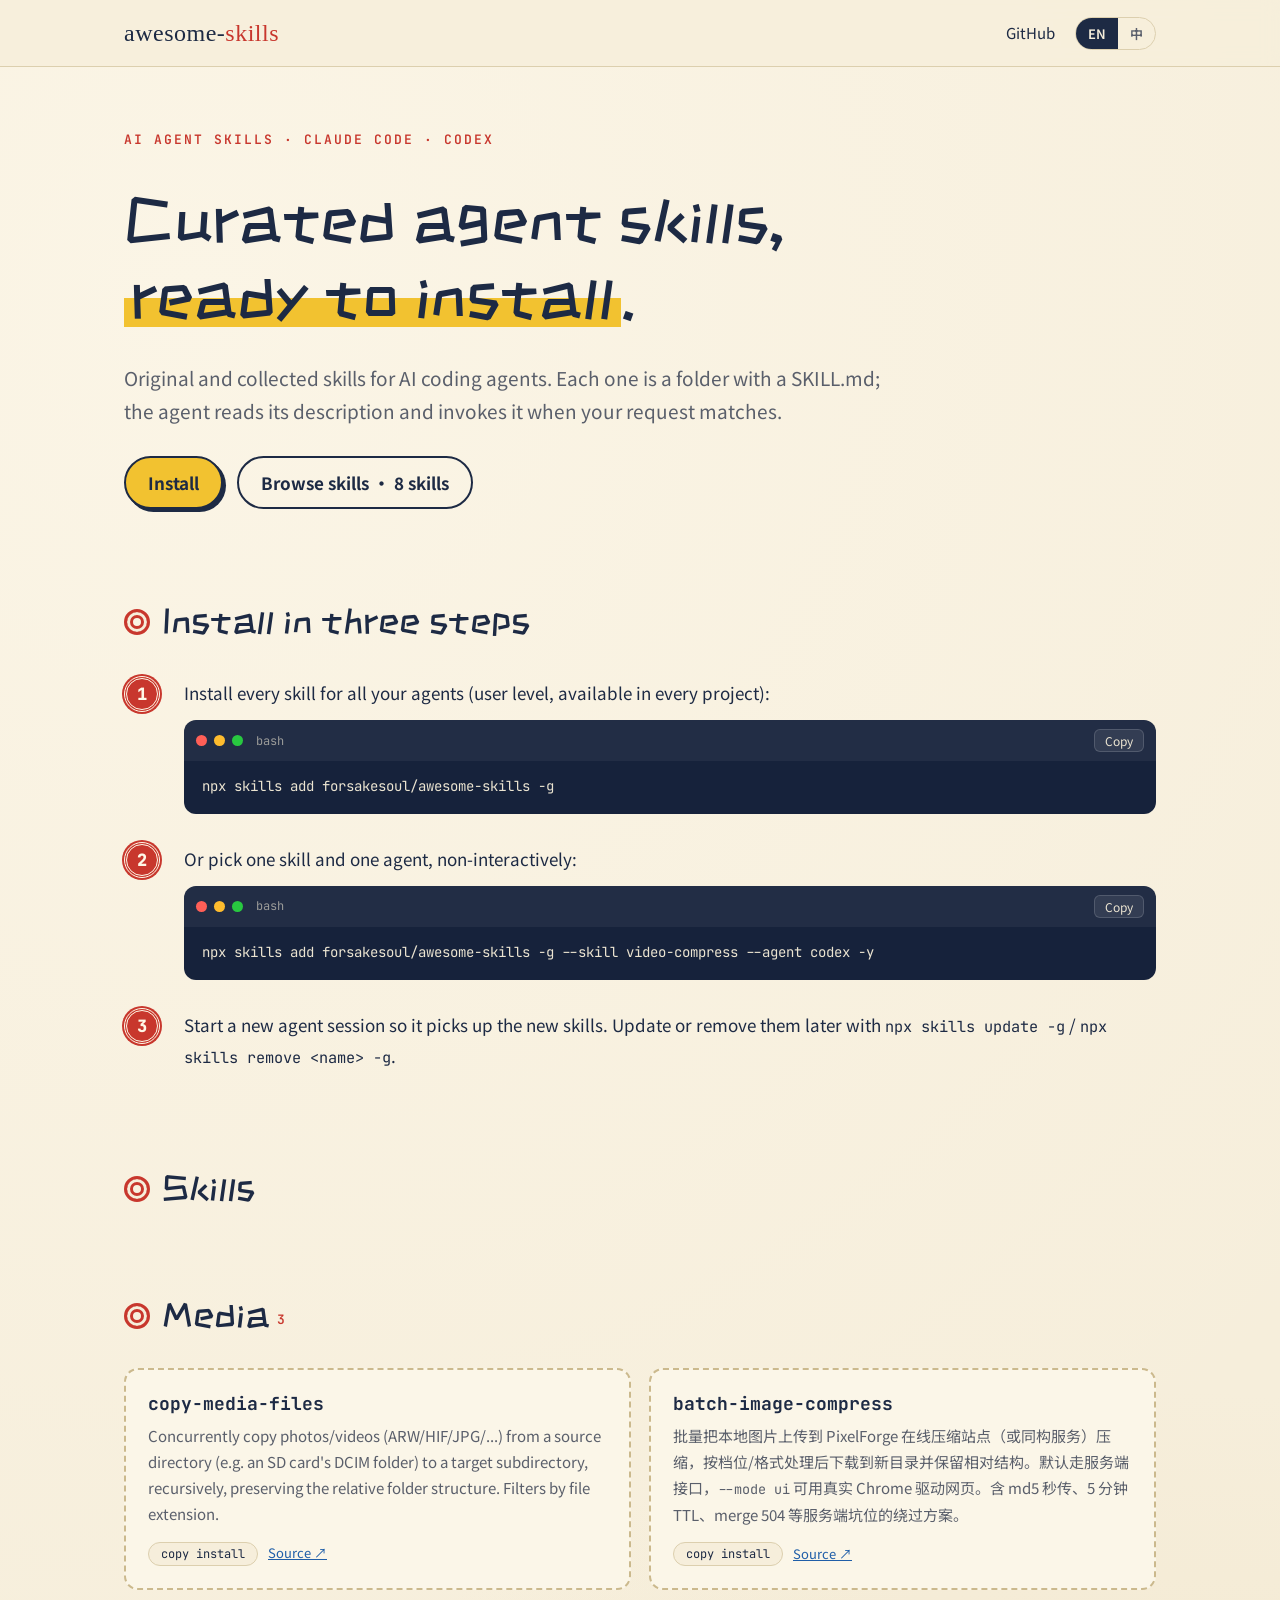
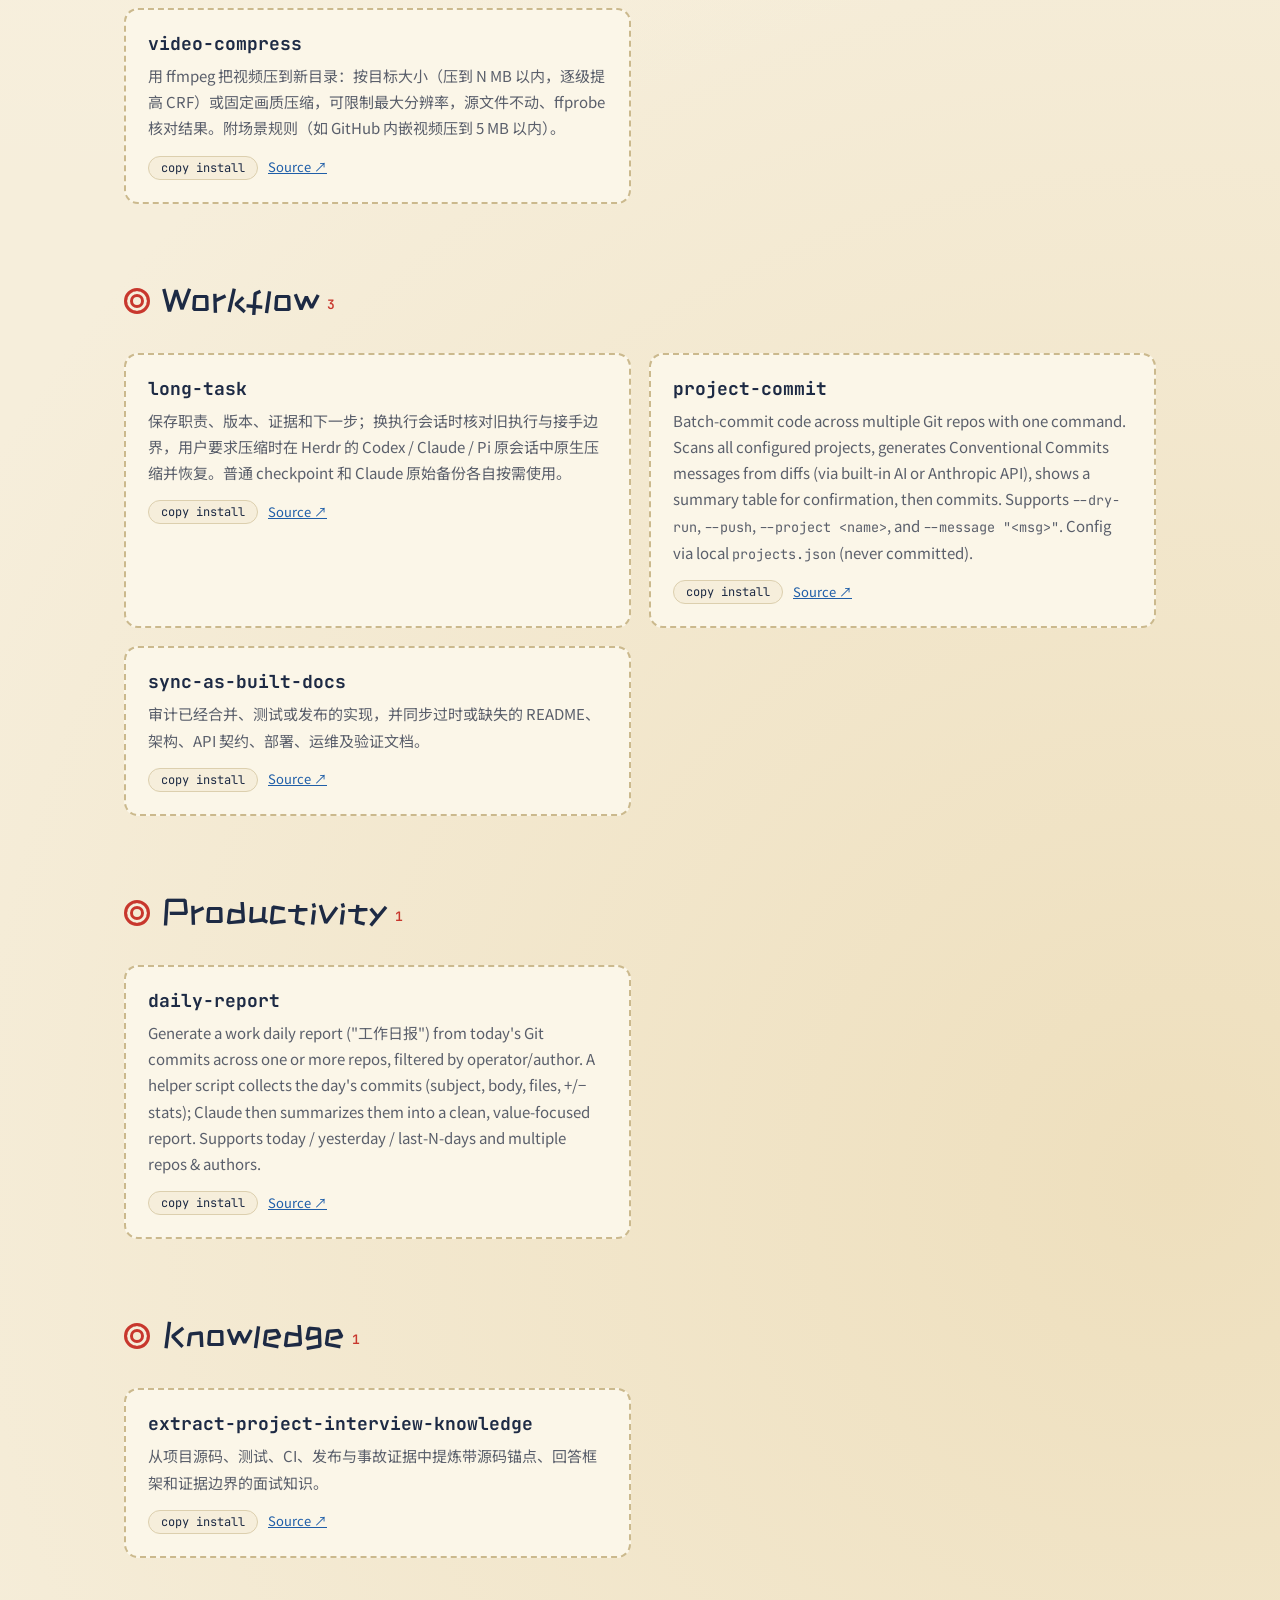
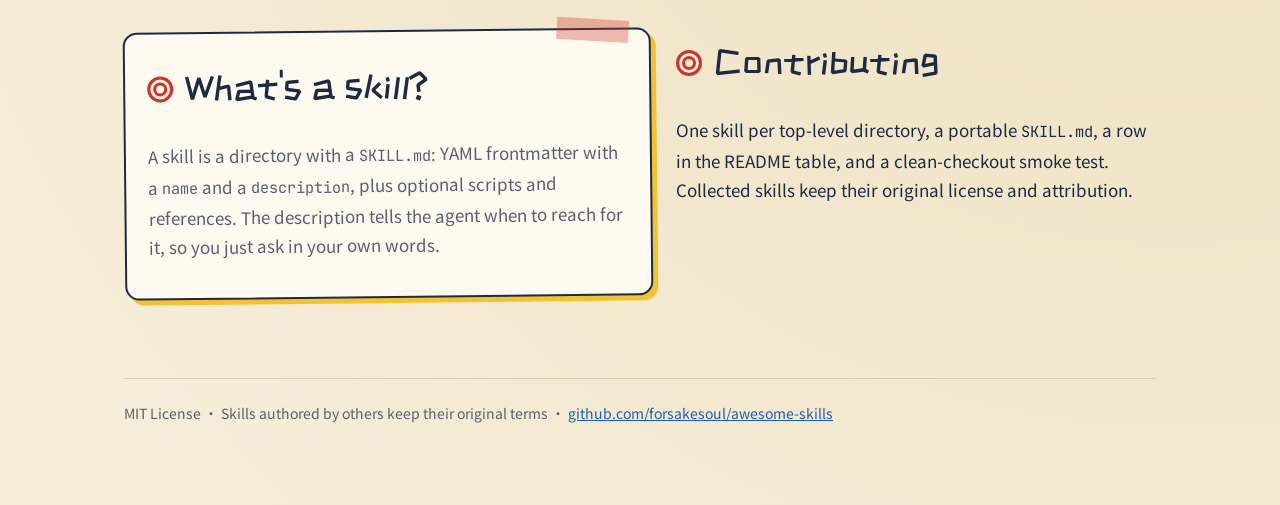
==== docs/index.html @ 4e6962dd "feat(pages): 新增 GitHub Pages 站点，skill 列表由 README 表格生成 站点沿用“航海手账”主题，中英双语：首屏、三步安装、按分类展示的 skill 卡片（一键复制" ====
<!doctype html>
<html lang="en">
<head>
<meta charset="utf-8">
<meta name="viewport" content="width=device-width, initial-scale=1">
<title>awesome-skills — curated AI agent skills</title>
<meta name="description" content="Original and collected skills for AI coding agents, installable with npx skills.">
<link rel="preconnect" href="https://fonts.googleapis.com"><link rel="preconnect" href="https://fonts.gstatic.com" crossorigin>
<link rel="stylesheet" href="https://fonts.googleapis.com/css2?family=ZCOOL+KuaiLe&family=Permanent+Marker&family=Noto+Sans+SC:wght@400;700&family=JetBrains+Mono:wght@400;700&display=swap">
<style>
*{box-sizing:border-box}html{scroll-behavior:smooth}
body{margin:0;background:var(--bg);color:var(--fg);font:17px/1.75 var(--body)}
a{color:var(--link)}
.top{position:sticky;top:0;z-index:5;background:color-mix(in srgb,var(--bg) 88%,transparent);backdrop-filter:blur(8px);border-bottom:1px solid var(--line)}
.top .in{max-width:1080px;margin:0 auto;padding:12px 24px;display:flex;align-items:center;gap:18px}
.brand{font-size:24px;color:var(--fg);text-decoration:none}
.top nav{margin-left:auto;display:flex;align-items:center;gap:10px}
.top nav>a{color:var(--fg);text-decoration:none;font-size:15px;padding:6px 10px}
.langs{display:inline-flex;border:1px solid var(--line);border-radius:999px;overflow:hidden}
.langs button{font:600 13px var(--body);border:0;background:transparent;color:var(--sub);padding:6px 12px;cursor:pointer}
.langs button[aria-pressed=true]{background:var(--fg);color:var(--bg)}
main{max-width:1080px;margin:0 auto;padding:40px 24px 80px}
.hero{display:grid;grid-template-columns:1fr;gap:28px;padding:24px 0 8px}
.crumb{font:600 13px var(--mono);text-transform:uppercase;letter-spacing:2px;margin:0}
h1{font-size:clamp(36px,6vw,64px);line-height:1.18;margin:6px 0 0}
.lead{font-size:19px;color:var(--sub);max-width:760px;margin:0}
.ctas{display:flex;gap:14px;flex-wrap:wrap}
.btn{display:inline-flex;align-items:center;gap:8px;padding:10px 22px;border-radius:999px;font-weight:700;text-decoration:none;color:var(--fg)}
.video{display:block;width:100%;border-radius:var(--radius);background:#000;margin-top:8px}
.note{color:var(--sub);font-size:14px;margin:10px 0 0}
section{margin-top:72px}
h2{font-size:clamp(26px,3.6vw,36px);margin:0 0 22px}
.steps{list-style:none;padding:0;margin:0;display:grid;gap:26px}
.steps li{display:grid;grid-template-columns:44px 1fr;gap:16px;align-items:start}
.num{width:36px;height:36px;border-radius:50%;display:grid;place-items:center;font:800 17px var(--mono);margin-top:2px}
.steps p{margin:4px 0 12px}
.term{border-radius:12px;overflow:hidden;background:var(--code);color:var(--codefg)}
.term .bar{display:flex;align-items:center;gap:7px;padding:9px 12px;background:#ffffff0d}
.term .bar i{width:11px;height:11px;border-radius:50%;display:inline-block}
.term .bar i:nth-child(1){background:#ff5f57}.term .bar i:nth-child(2){background:#febc2e}.term .bar i:nth-child(3){background:#28c840}
.term .bar span{font:12px var(--mono);opacity:.6;margin-left:6px}
.term .bar button{margin-left:auto;font:12px var(--body);color:inherit;background:#ffffff14;border:1px solid #ffffff26;border-radius:6px;padding:2px 10px;cursor:pointer}
.term pre{margin:0;padding:14px 18px 16px;overflow-x:auto;font:14px/1.65 var(--mono)}
code{font-family:var(--mono);font-size:.9em}
kbd{font:600 .85em var(--mono);border:1px solid #bdb6a3;border-bottom-width:3px;border-radius:6px;padding:1px 7px;background:#fff}
.crew{display:grid;grid-template-columns:repeat(3,1fr);gap:18px}
.card{border-radius:var(--radius);padding:22px}
.card h3{margin:0 0 6px;font-size:19px}
.card p{margin:0;color:var(--sub)}
.tag{display:inline-block;font:600 12px var(--mono);border:1px solid currentColor;border-radius:999px;padding:0 8px;margin-left:6px;color:var(--accent);vertical-align:2px}
.two{display:grid;grid-template-columns:1.1fr 1fr;gap:24px;align-items:start}
.two p{margin:0 0 14px}
footer{margin-top:80px;padding-top:22px;border-top:1px solid var(--line);color:var(--sub);font-size:14px}
[data-l]{display:none}[data-l].on{display:revert}
@media (max-width:820px){.crew,.two{grid-template-columns:1fr}.top nav>a.hide-s{display:none}}

:root{--bg:#f6eedb;--fg:#1d2a44;--sub:#5a5f6b;--line:#dccfae;--accent:#c8372d;--hi:#f2c230;--card:#fbf6e8;--link:#1f5ea8;--code:#16223b;--codefg:#ebe4d1;
--display:"ZCOOL KuaiLe","Chalkboard SE",cursive;--logo:"Permanent Marker",cursive;--body:"Noto Sans SC",-apple-system,"PingFang SC",sans-serif;--mono:"JetBrains Mono",ui-monospace,Menlo,monospace;--radius:14px}
body{background-image:radial-gradient(circle at 15% 8%,#fbf5e6 0,transparent 42%),radial-gradient(circle at 92% 75%,#eedfbd 0,transparent 46%)}
.brand{font-family:var(--logo);letter-spacing:.5px}.brand b{color:var(--accent);font-weight:400}
h1,h2{font-family:var(--display);font-weight:400}
h2::before{content:"";display:inline-block;width:20px;height:20px;margin-right:12px;border:3px solid var(--accent);border-radius:50%;vertical-align:-1px;box-shadow:inset 0 0 0 3px var(--bg),inset 0 0 0 6px var(--accent)}
.hi{background:linear-gradient(transparent 55%,var(--hi) 55%);padding:0 .1em}
.crumb{color:var(--accent)}
.btn.primary{background:var(--hi);border:2px solid var(--fg);color:var(--fg);box-shadow:3px 3px 0 var(--fg)}
.btn{border:2px solid var(--fg)}
.num{background:var(--accent);color:#fff8e7;border:3px double #fff8e7;box-shadow:0 0 0 2px var(--accent)}
.card{border:2px dashed #cbb98d;background:var(--card)}
.card.why{background:#fffaf0;border:2px solid var(--fg);position:relative;box-shadow:5px 5px 0 var(--hi);transform:rotate(-.6deg)}
.card.why::after{content:"";position:absolute;right:20px;top:-11px;width:72px;height:22px;background:#c8372d55;transform:rotate(4deg)}
.video{border:2px solid var(--fg);box-shadow:6px 6px 0 var(--hi)}
.langs button[aria-pressed=true]{background:var(--fg);color:var(--bg)}
/* catalog cards */
.cat{margin-top:64px}
.cards{display:grid;grid-template-columns:repeat(2,1fr);gap:18px}
.card .name{font:700 18px var(--mono);margin:0 0 8px;color:var(--fg)}
.card .name a{color:inherit;text-decoration:none}
.card .desc{margin:0 0 14px;color:var(--sub);font-size:15px}
.card .row{display:flex;gap:10px;align-items:center;flex-wrap:wrap}
.chip{font:12px var(--mono);border:1px solid var(--line);border-radius:999px;padding:3px 12px;background:var(--bg);color:var(--fg);cursor:pointer}
.chip:hover{border-color:var(--fg)}
.card .src{font-size:13px}
.count{font:600 13px var(--mono);color:var(--accent);margin-left:8px;vertical-align:4px}
@media (max-width:820px){.cards{grid-template-columns:1fr}}
</style>
</head>
<body>
<div class="top"><div class="in">
  <a class="brand" href="#">awesome-<b>skills</b></a>
  <nav><a href="https://github.com/forsakesoul/awesome-skills">GitHub</a>
    <span class="langs" role="group" aria-label="Language"><button type="button" data-set="en">EN</button><button type="button" data-set="zh">中</button></span>
  </nav>
</div></div>
<main>
<div data-l="en">
  <div class="hero">
    <p class="crumb">AI agent skills · Claude Code · Codex</p>
    <h1>Curated agent skills,<br><span class="hi">ready to install</span>.</h1>
    <p class="lead">Original and collected skills for AI coding agents. Each one is a folder with a SKILL.md; the agent reads its description and invokes it when your request matches.</p>
    <div class="ctas"><a class="btn primary" href="#install-en">Install</a><a class="btn" href="#skills-en">Browse skills · 8 skills</a></div>
  </div>
  <section id="install-en">
    <h2>Install in three steps</h2>
    <ol class="steps">
      <li><span class="num">1</span><div><p>Install every skill for all your agents (user level, available in every project):</p><div class="term"><div class="bar"><i></i><i></i><i></i><span>bash</span><button type="button" class="cp">Copy</button></div><pre>npx skills add forsakesoul/awesome-skills -g</pre></div></div></li>
      <li><span class="num">2</span><div><p>Or pick one skill and one agent, non-interactively:</p><div class="term"><div class="bar"><i></i><i></i><i></i><span>bash</span><button type="button" class="cp">Copy</button></div><pre>npx skills add forsakesoul/awesome-skills -g --skill video-compress --agent codex -y</pre></div></div></li>
      <li><span class="num">3</span><div><p>Start a new agent session so it picks up the new skills. Update or remove them later with <code>npx skills update -g</code> / <code>npx skills remove &lt;name&gt; -g</code>.</p></div></li>
    </ol>
  </section>
  <section id="skills-en">
    <h2>Skills</h2>
    <div class="cat"><h2>Media<span class="count">3</span></h2><div class="cards"><div class="card"><p class="name"><a href="https://github.com/forsakesoul/awesome-skills/tree/main/copy-media-files">copy-media-files</a></p><p class="desc">Concurrently copy photos/videos (ARW/HIF/JPG/...) from a source directory (e.g. an SD card's DCIM folder) to a target subdirectory, recursively, preserving the relative folder structure. Filters by file extension.</p><div class="row"><button type="button" class="chip" data-copy="npx skills add forsakesoul/awesome-skills -g --skill copy-media-files">copy install</button><a class="src" href="https://github.com/forsakesoul/awesome-skills/tree/main/copy-media-files">Source ↗</a></div></div><div class="card"><p class="name"><a href="https://github.com/forsakesoul/awesome-skills/tree/main/batch-image-compress">batch-image-compress</a></p><p class="desc">批量把本地图片上传到 PixelForge 在线压缩站点（或同构服务）压缩，按档位/格式处理后下载到新目录并保留相对结构。默认走服务端接口，<code>--mode ui</code> 可用真实 Chrome 驱动网页。含 md5 秒传、5 分钟 TTL、merge 504 等服务端坑位的绕过方案。</p><div class="row"><button type="button" class="chip" data-copy="npx skills add forsakesoul/awesome-skills -g --skill batch-image-compress">copy install</button><a class="src" href="https://github.com/forsakesoul/awesome-skills/tree/main/batch-image-compress">Source ↗</a></div></div><div class="card"><p class="name"><a href="https://github.com/forsakesoul/awesome-skills/tree/main/video-compress">video-compress</a></p><p class="desc">用 ffmpeg 把视频压到新目录：按目标大小（压到 N MB 以内，逐级提高 CRF）或固定画质压缩，可限制最大分辨率，源文件不动、ffprobe 核对结果。附场景规则（如 GitHub 内嵌视频压到 5 MB 以内）。</p><div class="row"><button type="button" class="chip" data-copy="npx skills add forsakesoul/awesome-skills -g --skill video-compress">copy install</button><a class="src" href="https://github.com/forsakesoul/awesome-skills/tree/main/video-compress">Source ↗</a></div></div></div></div><div class="cat"><h2>Workflow<span class="count">3</span></h2><div class="cards"><div class="card"><p class="name"><a href="https://github.com/forsakesoul/awesome-skills/tree/main/long-task">long-task</a></p><p class="desc">保存职责、版本、证据和下一步；换执行会话时核对旧执行与接手边界，用户要求压缩时在 Herdr 的 Codex / Claude / Pi 原会话中原生压缩并恢复。普通 checkpoint 和 Claude 原始备份各自按需使用。</p><div class="row"><button type="button" class="chip" data-copy="npx skills add forsakesoul/awesome-skills -g --skill long-task">copy install</button><a class="src" href="https://github.com/forsakesoul/awesome-skills/tree/main/long-task">Source ↗</a></div></div><div class="card"><p class="name"><a href="https://github.com/forsakesoul/awesome-skills/tree/main/project-commit">project-commit</a></p><p class="desc">Batch-commit code across multiple Git repos with one command. Scans all configured projects, generates Conventional Commits messages from diffs (via built-in AI or Anthropic API), shows a summary table for confirmation, then commits. Supports <code>--dry-run</code>, <code>--push</code>, <code>--project &lt;name&gt;</code>, and <code>--message "&lt;msg&gt;"</code>. Config via local <code>projects.json</code> (never committed).</p><div class="row"><button type="button" class="chip" data-copy="npx skills add forsakesoul/awesome-skills -g --skill project-commit">copy install</button><a class="src" href="https://github.com/forsakesoul/awesome-skills/tree/main/project-commit">Source ↗</a></div></div><div class="card"><p class="name"><a href="https://github.com/forsakesoul/awesome-skills/tree/main/sync-as-built-docs">sync-as-built-docs</a></p><p class="desc">审计已经合并、测试或发布的实现，并同步过时或缺失的 README、架构、API 契约、部署、运维及验证文档。</p><div class="row"><button type="button" class="chip" data-copy="npx skills add forsakesoul/awesome-skills -g --skill sync-as-built-docs">copy install</button><a class="src" href="https://github.com/forsakesoul/awesome-skills/tree/main/sync-as-built-docs">Source ↗</a></div></div></div></div><div class="cat"><h2>Productivity<span class="count">1</span></h2><div class="cards"><div class="card"><p class="name"><a href="https://github.com/forsakesoul/awesome-skills/tree/main/daily-report">daily-report</a></p><p class="desc">Generate a work daily report ("工作日报") from today's Git commits across one or more repos, filtered by operator/author. A helper script collects the day's commits (subject, body, files, +/− stats); Claude then summarizes them into a clean, value-focused report. Supports today / yesterday / last-N-days and multiple repos &amp; authors.</p><div class="row"><button type="button" class="chip" data-copy="npx skills add forsakesoul/awesome-skills -g --skill daily-report">copy install</button><a class="src" href="https://github.com/forsakesoul/awesome-skills/tree/main/daily-report">Source ↗</a></div></div></div></div><div class="cat"><h2>Knowledge<span class="count">1</span></h2><div class="cards"><div class="card"><p class="name"><a href="https://github.com/forsakesoul/awesome-skills/tree/main/extract-project-interview-knowledge">extract-project-interview-knowledge</a></p><p class="desc">从项目源码、测试、CI、发布与事故证据中提炼带源码锚点、回答框架和证据边界的面试知识。</p><div class="row"><button type="button" class="chip" data-copy="npx skills add forsakesoul/awesome-skills -g --skill extract-project-interview-knowledge">copy install</button><a class="src" href="https://github.com/forsakesoul/awesome-skills/tree/main/extract-project-interview-knowledge">Source ↗</a></div></div></div></div>
  </section>
  <section class="two">
    <div class="card why"><h2>What's a skill?</h2><p>A skill is a directory with a <code>SKILL.md</code>: YAML frontmatter with a <code>name</code> and a <code>description</code>, plus optional scripts and references. The description tells the agent when to reach for it, so you just ask in your own words.</p></div>
    <div><h2>Contributing</h2><p>One skill per top-level directory, a portable <code>SKILL.md</code>, a row in the README table, and a clean-checkout smoke test. Collected skills keep their original license and attribution.</p></div>
  </section>
  <footer>MIT License · Skills authored by others keep their original terms · <a href="https://github.com/forsakesoul/awesome-skills">github.com/forsakesoul/awesome-skills</a></footer>
</div>
<div data-l="zh">
  <div class="hero">
    <p class="crumb">AI agent skills · Claude Code · Codex</p>
    <h1>精选的 agent skill，<br><span class="hi">装上就能用</span>。</h1>
    <p class="lead">自制与社区收录的 AI 编码 agent skill。每个 skill 是一个带 SKILL.md 的目录，agent 读它的描述，在你的需求匹配时自动调用。</p>
    <div class="ctas"><a class="btn primary" href="#install-zh">安装</a><a class="btn" href="#skills-zh">浏览 skill · 8 个 skill</a></div>
  </div>
  <section id="install-zh">
    <h2>三步装好</h2>
    <ol class="steps">
      <li><span class="num">1</span><div><p>为所有 agent 安装全部 skill（用户级，所有项目可用）：</p><div class="term"><div class="bar"><i></i><i></i><i></i><span>bash</span><button type="button" class="cp">复制</button></div><pre>npx skills add forsakesoul/awesome-skills -g</pre></div></div></li>
      <li><span class="num">2</span><div><p>或者只装某一个 skill 到指定 agent，免交互：</p><div class="term"><div class="bar"><i></i><i></i><i></i><span>bash</span><button type="button" class="cp">复制</button></div><pre>npx skills add forsakesoul/awesome-skills -g --skill video-compress --agent codex -y</pre></div></div></li>
      <li><span class="num">3</span><div><p>新开一个 agent 会话，让它加载新的 skill。之后用 <code>npx skills update -g</code> 更新、<code>npx skills remove &lt;name&gt; -g</code> 移除。</p></div></li>
    </ol>
  </section>
  <section id="skills-zh">
    <h2>Skill 列表</h2>
    <div class="cat"><h2>媒体<span class="count">3</span></h2><div class="cards"><div class="card"><p class="name"><a href="https://github.com/forsakesoul/awesome-skills/tree/main/copy-media-files">copy-media-files</a></p><p class="desc">Concurrently copy photos/videos (ARW/HIF/JPG/...) from a source directory (e.g. an SD card's DCIM folder) to a target subdirectory, recursively, preserving the relative folder structure. Filters by file extension.</p><div class="row"><button type="button" class="chip" data-copy="npx skills add forsakesoul/awesome-skills -g --skill copy-media-files">复制安装命令</button><a class="src" href="https://github.com/forsakesoul/awesome-skills/tree/main/copy-media-files">源码 ↗</a></div></div><div class="card"><p class="name"><a href="https://github.com/forsakesoul/awesome-skills/tree/main/batch-image-compress">batch-image-compress</a></p><p class="desc">批量把本地图片上传到 PixelForge 在线压缩站点（或同构服务）压缩，按档位/格式处理后下载到新目录并保留相对结构。默认走服务端接口，<code>--mode ui</code> 可用真实 Chrome 驱动网页。含 md5 秒传、5 分钟 TTL、merge 504 等服务端坑位的绕过方案。</p><div class="row"><button type="button" class="chip" data-copy="npx skills add forsakesoul/awesome-skills -g --skill batch-image-compress">复制安装命令</button><a class="src" href="https://github.com/forsakesoul/awesome-skills/tree/main/batch-image-compress">源码 ↗</a></div></div><div class="card"><p class="name"><a href="https://github.com/forsakesoul/awesome-skills/tree/main/video-compress">video-compress</a></p><p class="desc">用 ffmpeg 把视频压到新目录：按目标大小（压到 N MB 以内，逐级提高 CRF）或固定画质压缩，可限制最大分辨率，源文件不动、ffprobe 核对结果。附场景规则（如 GitHub 内嵌视频压到 5 MB 以内）。</p><div class="row"><button type="button" class="chip" data-copy="npx skills add forsakesoul/awesome-skills -g --skill video-compress">复制安装命令</button><a class="src" href="https://github.com/forsakesoul/awesome-skills/tree/main/video-compress">源码 ↗</a></div></div></div></div><div class="cat"><h2>工作流<span class="count">3</span></h2><div class="cards"><div class="card"><p class="name"><a href="https://github.com/forsakesoul/awesome-skills/tree/main/long-task">long-task</a></p><p class="desc">保存职责、版本、证据和下一步；换执行会话时核对旧执行与接手边界，用户要求压缩时在 Herdr 的 Codex / Claude / Pi 原会话中原生压缩并恢复。普通 checkpoint 和 Claude 原始备份各自按需使用。</p><div class="row"><button type="button" class="chip" data-copy="npx skills add forsakesoul/awesome-skills -g --skill long-task">复制安装命令</button><a class="src" href="https://github.com/forsakesoul/awesome-skills/tree/main/long-task">源码 ↗</a></div></div><div class="card"><p class="name"><a href="https://github.com/forsakesoul/awesome-skills/tree/main/project-commit">project-commit</a></p><p class="desc">Batch-commit code across multiple Git repos with one command. Scans all configured projects, generates Conventional Commits messages from diffs (via built-in AI or Anthropic API), shows a summary table for confirmation, then commits. Supports <code>--dry-run</code>, <code>--push</code>, <code>--project &lt;name&gt;</code>, and <code>--message "&lt;msg&gt;"</code>. Config via local <code>projects.json</code> (never committed).</p><div class="row"><button type="button" class="chip" data-copy="npx skills add forsakesoul/awesome-skills -g --skill project-commit">复制安装命令</button><a class="src" href="https://github.com/forsakesoul/awesome-skills/tree/main/project-commit">源码 ↗</a></div></div><div class="card"><p class="name"><a href="https://github.com/forsakesoul/awesome-skills/tree/main/sync-as-built-docs">sync-as-built-docs</a></p><p class="desc">审计已经合并、测试或发布的实现，并同步过时或缺失的 README、架构、API 契约、部署、运维及验证文档。</p><div class="row"><button type="button" class="chip" data-copy="npx skills add forsakesoul/awesome-skills -g --skill sync-as-built-docs">复制安装命令</button><a class="src" href="https://github.com/forsakesoul/awesome-skills/tree/main/sync-as-built-docs">源码 ↗</a></div></div></div></div><div class="cat"><h2>效率<span class="count">1</span></h2><div class="cards"><div class="card"><p class="name"><a href="https://github.com/forsakesoul/awesome-skills/tree/main/daily-report">daily-report</a></p><p class="desc">Generate a work daily report ("工作日报") from today's Git commits across one or more repos, filtered by operator/author. A helper script collects the day's commits (subject, body, files, +/− stats); Claude then summarizes them into a clean, value-focused report. Supports today / yesterday / last-N-days and multiple repos &amp; authors.</p><div class="row"><button type="button" class="chip" data-copy="npx skills add forsakesoul/awesome-skills -g --skill daily-report">复制安装命令</button><a class="src" href="https://github.com/forsakesoul/awesome-skills/tree/main/daily-report">源码 ↗</a></div></div></div></div><div class="cat"><h2>知识<span class="count">1</span></h2><div class="cards"><div class="card"><p class="name"><a href="https://github.com/forsakesoul/awesome-skills/tree/main/extract-project-interview-knowledge">extract-project-interview-knowledge</a></p><p class="desc">从项目源码、测试、CI、发布与事故证据中提炼带源码锚点、回答框架和证据边界的面试知识。</p><div class="row"><button type="button" class="chip" data-copy="npx skills add forsakesoul/awesome-skills -g --skill extract-project-interview-knowledge">复制安装命令</button><a class="src" href="https://github.com/forsakesoul/awesome-skills/tree/main/extract-project-interview-knowledge">源码 ↗</a></div></div></div></div>
  </section>
  <section class="two">
    <div class="card why"><h2>什么是 skill？</h2><p>skill 是一个带 <code>SKILL.md</code> 的目录：YAML 前置元数据里写 <code>name</code> 和 <code>description</code>，可附带脚本和参考资料。description 告诉 agent 什么时候该用它，你只需用自己的话提需求。</p></div>
    <div><h2>参与贡献</h2><p>每个 skill 一个顶层目录，SKILL.md 路径可移植，在 README 表格里登记一行，并从干净的检出跑通冒烟测试。收录他人的 skill 保留原许可与署名。</p></div>
  </section>
  <footer>MIT 许可证 · 收录的 skill 遵循其原作者的许可 · <a href="https://github.com/forsakesoul/awesome-skills">github.com/forsakesoul/awesome-skills</a></footer>
</div></main>
<script>
const COPY = {"en": ["Copy", "Copied"], "zh": ["复制", "已复制"]}, langs = ["en", "zh"];
let cur = "en";
function pick(l) {
  if (!langs.includes(l)) l = "en";
  cur = l;
  document.documentElement.lang = l === "zh" ? "zh-CN" : l;
  document.querySelectorAll("[data-l]").forEach((e) => e.classList.toggle("on", e.dataset.l === l));
  document.querySelectorAll(".langs button").forEach((b) => b.setAttribute("aria-pressed", String(b.dataset.set === l)));
  history.replaceState(null, "", "#" + l);
}
async function copy(btn, text, label) {
  await navigator.clipboard.writeText(text);
  btn.textContent = COPY[cur][1];
  setTimeout(() => (btn.textContent = label), 1400);
}
document.querySelectorAll(".langs button").forEach((b) => b.addEventListener("click", () => pick(b.dataset.set)));
document.querySelectorAll(".cp").forEach((b) => b.addEventListener("click", () => copy(b, b.closest(".term").querySelector("pre").textContent, COPY[cur][0])));
document.querySelectorAll(".chip").forEach((b) => { const label = b.textContent; b.addEventListener("click", () => copy(b, b.dataset.copy, label)); });
addEventListener("hashchange", () => { const l = location.hash.slice(1); if (langs.includes(l)) pick(l); });
const h = location.hash.slice(1);
pick(langs.includes(h) ? h : (navigator.language || "en").slice(0, 2).toLowerCase());
</script>
</body>
</html>
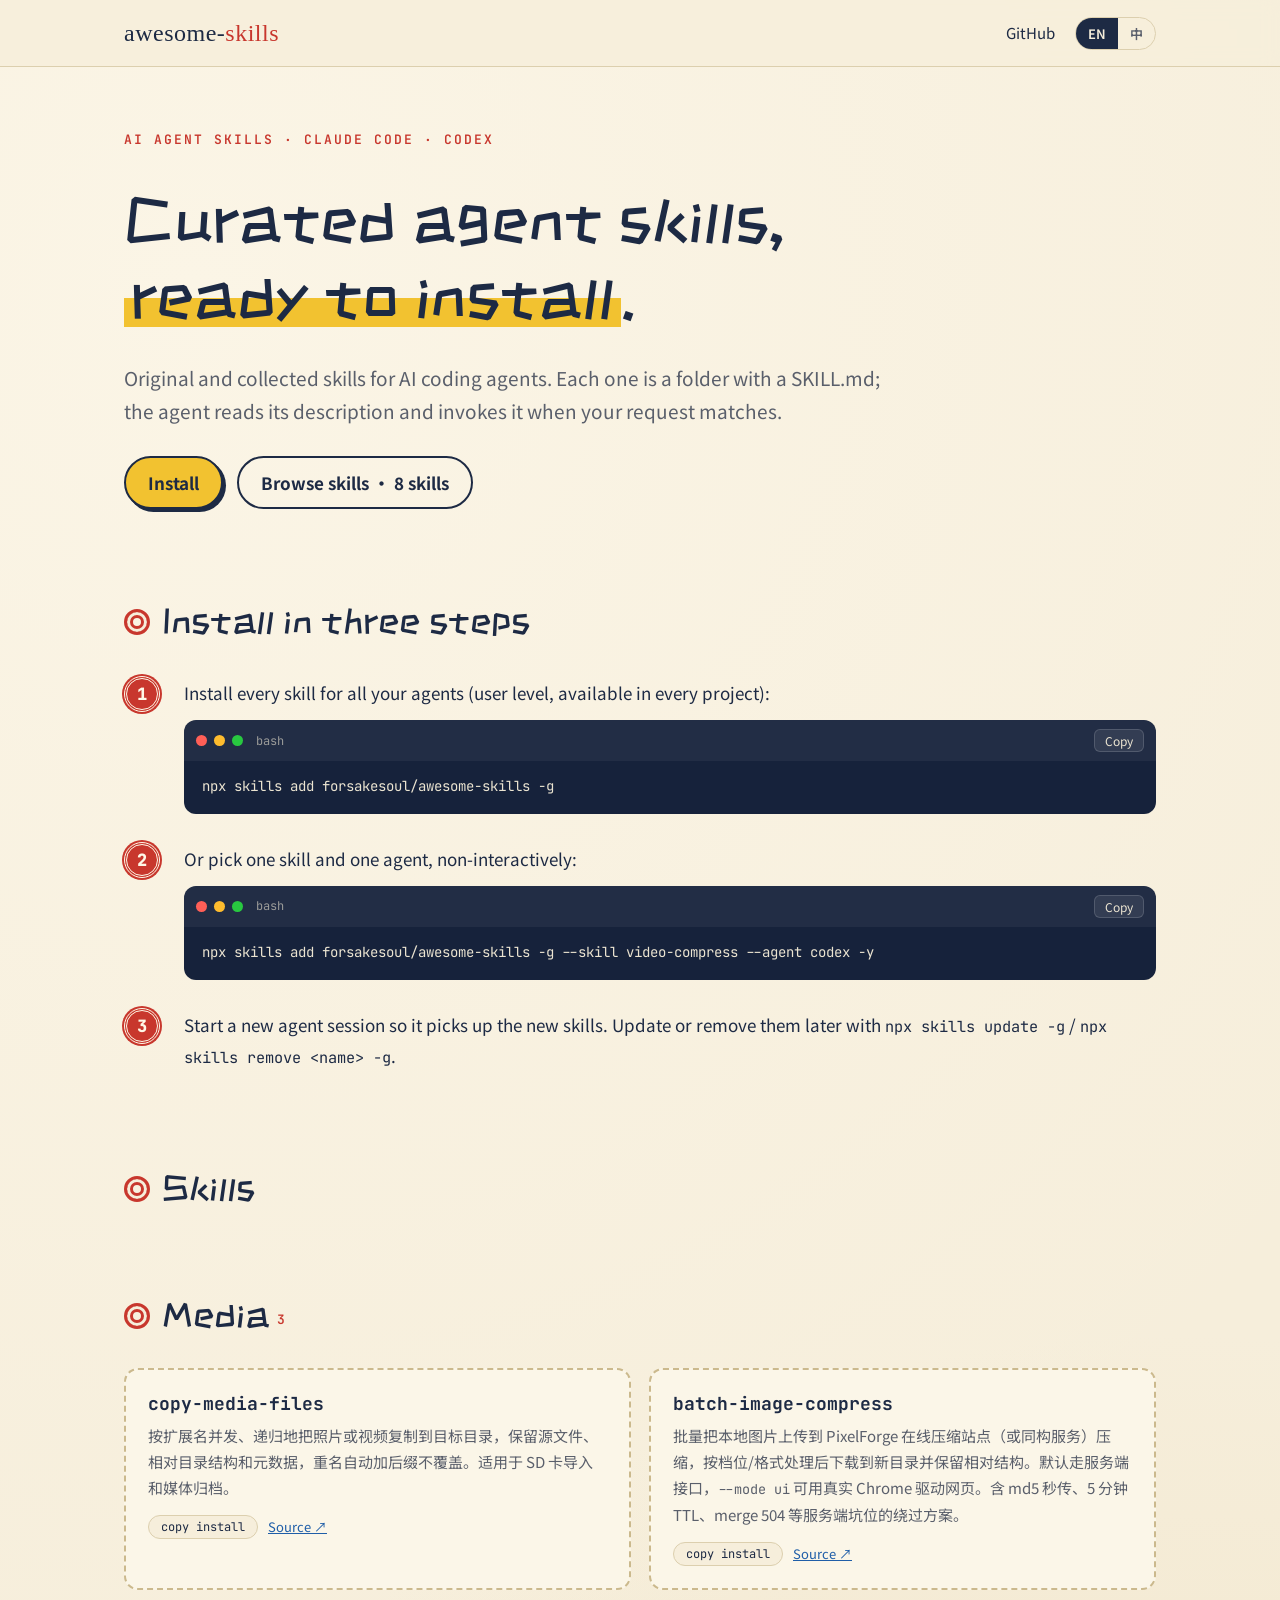
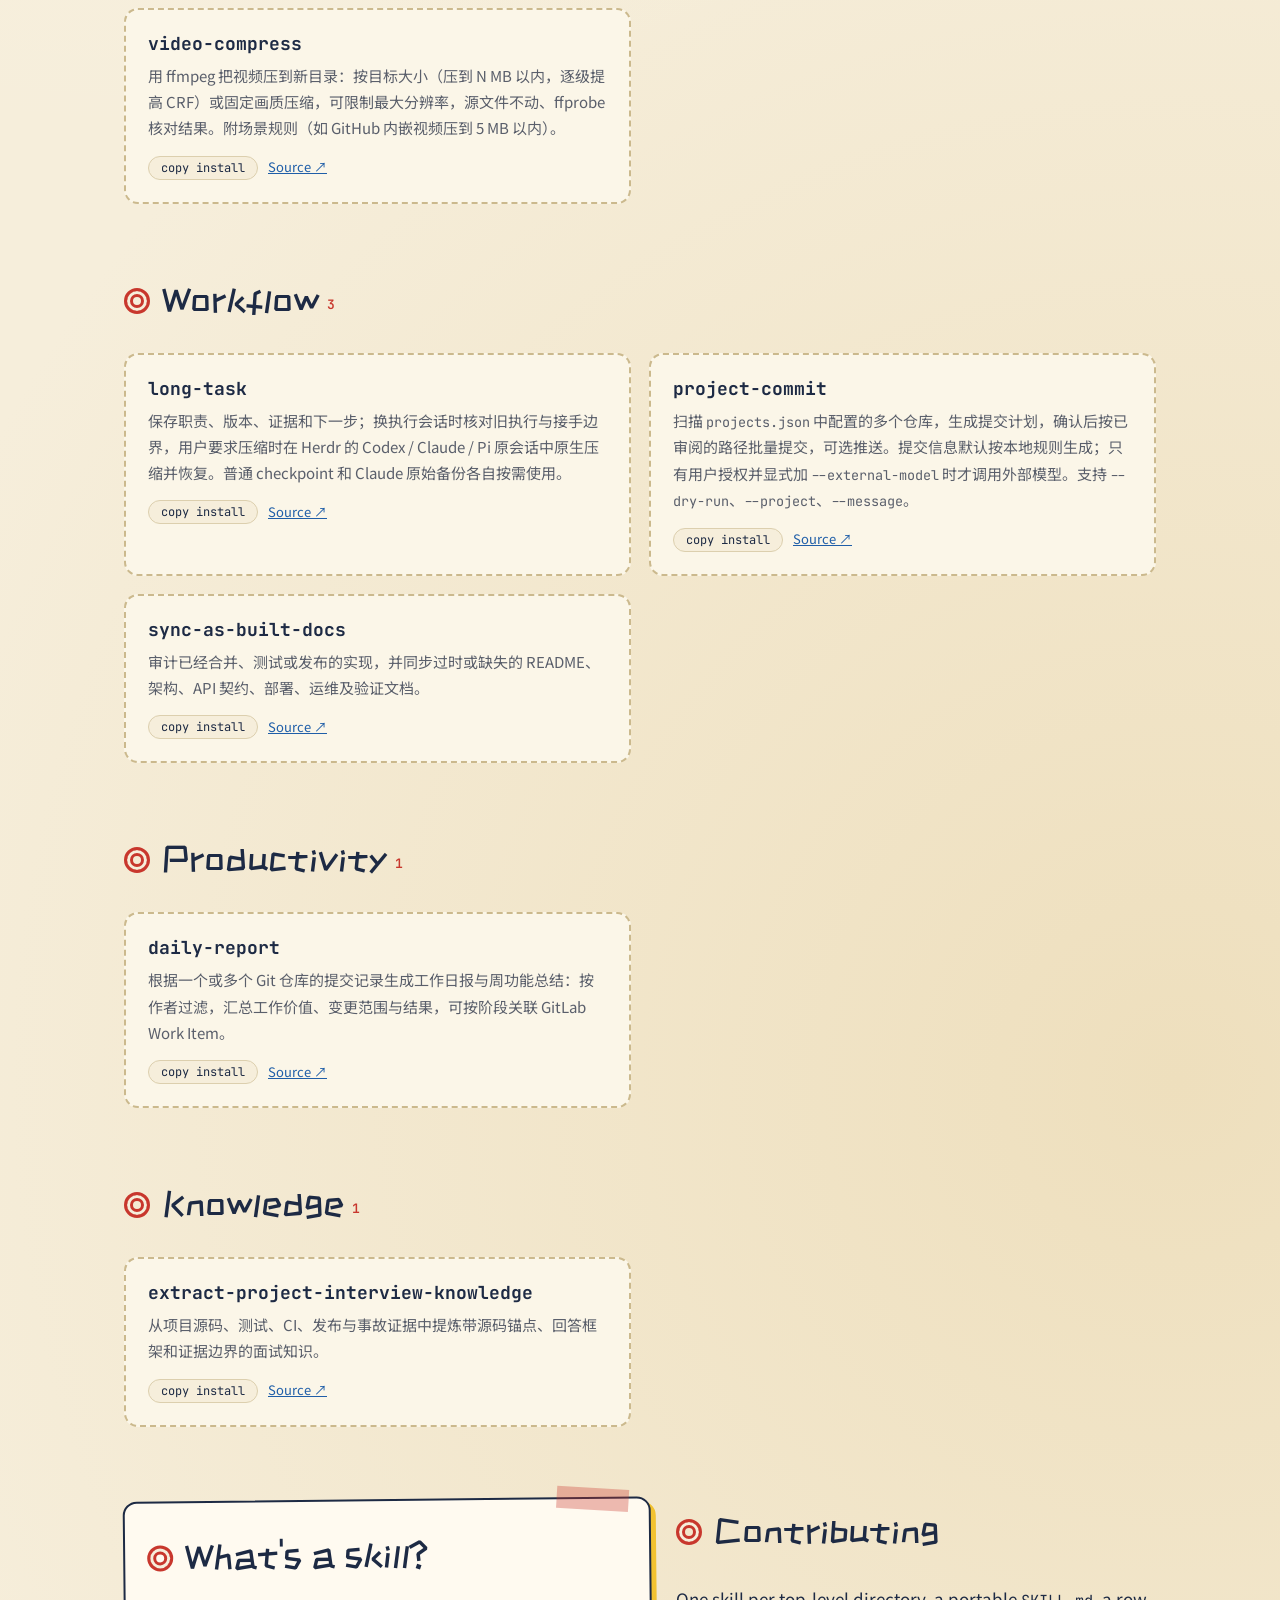
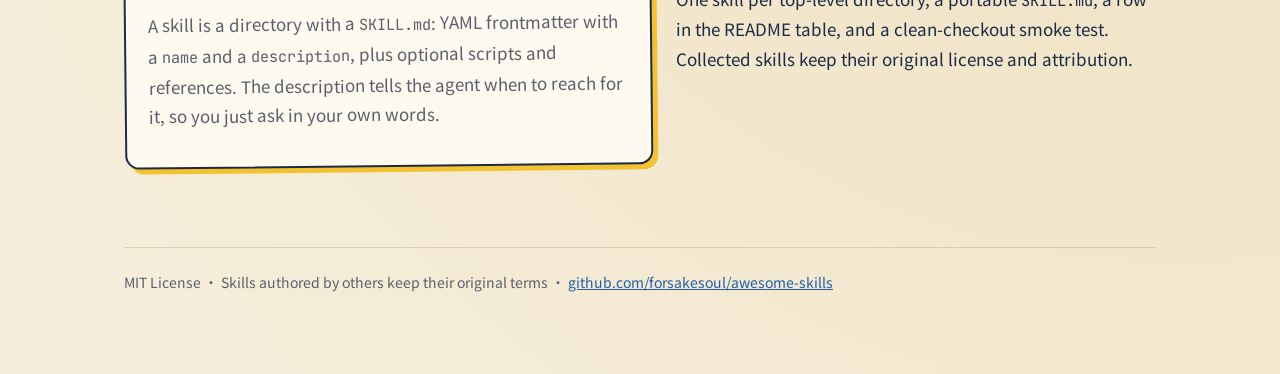
==== commit f2c74949: "docs: 修正过时的 skill 描述并精简几处表述 README 技能表统一为中文，project-commit 与 daily-report 两行按当前实现重写：提交信息默认按本地规则生成、仅在" ====
--- a/docs/index.html
+++ b/docs/index.html
@@ -109,7 +109,7 @@
   </section>
   <section id="skills-en">
     <h2>Skills</h2>
-    <div class="cat"><h2>Media<span class="count">3</span></h2><div class="cards"><div class="card"><p class="name"><a href="https://github.com/forsakesoul/awesome-skills/tree/main/copy-media-files">copy-media-files</a></p><p class="desc">Concurrently copy photos/videos (ARW/HIF/JPG/...) from a source directory (e.g. an SD card's DCIM folder) to a target subdirectory, recursively, preserving the relative folder structure. Filters by file extension.</p><div class="row"><button type="button" class="chip" data-copy="npx skills add forsakesoul/awesome-skills -g --skill copy-media-files">copy install</button><a class="src" href="https://github.com/forsakesoul/awesome-skills/tree/main/copy-media-files">Source ↗</a></div></div><div class="card"><p class="name"><a href="https://github.com/forsakesoul/awesome-skills/tree/main/batch-image-compress">batch-image-compress</a></p><p class="desc">批量把本地图片上传到 PixelForge 在线压缩站点（或同构服务）压缩，按档位/格式处理后下载到新目录并保留相对结构。默认走服务端接口，<code>--mode ui</code> 可用真实 Chrome 驱动网页。含 md5 秒传、5 分钟 TTL、merge 504 等服务端坑位的绕过方案。</p><div class="row"><button type="button" class="chip" data-copy="npx skills add forsakesoul/awesome-skills -g --skill batch-image-compress">copy install</button><a class="src" href="https://github.com/forsakesoul/awesome-skills/tree/main/batch-image-compress">Source ↗</a></div></div><div class="card"><p class="name"><a href="https://github.com/forsakesoul/awesome-skills/tree/main/video-compress">video-compress</a></p><p class="desc">用 ffmpeg 把视频压到新目录：按目标大小（压到 N MB 以内，逐级提高 CRF）或固定画质压缩，可限制最大分辨率，源文件不动、ffprobe 核对结果。附场景规则（如 GitHub 内嵌视频压到 5 MB 以内）。</p><div class="row"><button type="button" class="chip" data-copy="npx skills add forsakesoul/awesome-skills -g --skill video-compress">copy install</button><a class="src" href="https://github.com/forsakesoul/awesome-skills/tree/main/video-compress">Source ↗</a></div></div></div></div><div class="cat"><h2>Workflow<span class="count">3</span></h2><div class="cards"><div class="card"><p class="name"><a href="https://github.com/forsakesoul/awesome-skills/tree/main/long-task">long-task</a></p><p class="desc">保存职责、版本、证据和下一步；换执行会话时核对旧执行与接手边界，用户要求压缩时在 Herdr 的 Codex / Claude / Pi 原会话中原生压缩并恢复。普通 checkpoint 和 Claude 原始备份各自按需使用。</p><div class="row"><button type="button" class="chip" data-copy="npx skills add forsakesoul/awesome-skills -g --skill long-task">copy install</button><a class="src" href="https://github.com/forsakesoul/awesome-skills/tree/main/long-task">Source ↗</a></div></div><div class="card"><p class="name"><a href="https://github.com/forsakesoul/awesome-skills/tree/main/project-commit">project-commit</a></p><p class="desc">Batch-commit code across multiple Git repos with one command. Scans all configured projects, generates Conventional Commits messages from diffs (via built-in AI or Anthropic API), shows a summary table for confirmation, then commits. Supports <code>--dry-run</code>, <code>--push</code>, <code>--project &lt;name&gt;</code>, and <code>--message "&lt;msg&gt;"</code>. Config via local <code>projects.json</code> (never committed).</p><div class="row"><button type="button" class="chip" data-copy="npx skills add forsakesoul/awesome-skills -g --skill project-commit">copy install</button><a class="src" href="https://github.com/forsakesoul/awesome-skills/tree/main/project-commit">Source ↗</a></div></div><div class="card"><p class="name"><a href="https://github.com/forsakesoul/awesome-skills/tree/main/sync-as-built-docs">sync-as-built-docs</a></p><p class="desc">审计已经合并、测试或发布的实现，并同步过时或缺失的 README、架构、API 契约、部署、运维及验证文档。</p><div class="row"><button type="button" class="chip" data-copy="npx skills add forsakesoul/awesome-skills -g --skill sync-as-built-docs">copy install</button><a class="src" href="https://github.com/forsakesoul/awesome-skills/tree/main/sync-as-built-docs">Source ↗</a></div></div></div></div><div class="cat"><h2>Productivity<span class="count">1</span></h2><div class="cards"><div class="card"><p class="name"><a href="https://github.com/forsakesoul/awesome-skills/tree/main/daily-report">daily-report</a></p><p class="desc">Generate a work daily report ("工作日报") from today's Git commits across one or more repos, filtered by operator/author. A helper script collects the day's commits (subject, body, files, +/− stats); Claude then summarizes them into a clean, value-focused report. Supports today / yesterday / last-N-days and multiple repos &amp; authors.</p><div class="row"><button type="button" class="chip" data-copy="npx skills add forsakesoul/awesome-skills -g --skill daily-report">copy install</button><a class="src" href="https://github.com/forsakesoul/awesome-skills/tree/main/daily-report">Source ↗</a></div></div></div></div><div class="cat"><h2>Knowledge<span class="count">1</span></h2><div class="cards"><div class="card"><p class="name"><a href="https://github.com/forsakesoul/awesome-skills/tree/main/extract-project-interview-knowledge">extract-project-interview-knowledge</a></p><p class="desc">从项目源码、测试、CI、发布与事故证据中提炼带源码锚点、回答框架和证据边界的面试知识。</p><div class="row"><button type="button" class="chip" data-copy="npx skills add forsakesoul/awesome-skills -g --skill extract-project-interview-knowledge">copy install</button><a class="src" href="https://github.com/forsakesoul/awesome-skills/tree/main/extract-project-interview-knowledge">Source ↗</a></div></div></div></div>
+    <div class="cat"><h2>Media<span class="count">3</span></h2><div class="cards"><div class="card"><p class="name"><a href="https://github.com/forsakesoul/awesome-skills/tree/main/copy-media-files">copy-media-files</a></p><p class="desc">按扩展名并发、递归地把照片或视频复制到目标目录，保留源文件、相对目录结构和元数据，重名自动加后缀不覆盖。适用于 SD 卡导入和媒体归档。</p><div class="row"><button type="button" class="chip" data-copy="npx skills add forsakesoul/awesome-skills -g --skill copy-media-files">copy install</button><a class="src" href="https://github.com/forsakesoul/awesome-skills/tree/main/copy-media-files">Source ↗</a></div></div><div class="card"><p class="name"><a href="https://github.com/forsakesoul/awesome-skills/tree/main/batch-image-compress">batch-image-compress</a></p><p class="desc">批量把本地图片上传到 PixelForge 在线压缩站点（或同构服务）压缩，按档位/格式处理后下载到新目录并保留相对结构。默认走服务端接口，<code>--mode ui</code> 可用真实 Chrome 驱动网页。含 md5 秒传、5 分钟 TTL、merge 504 等服务端坑位的绕过方案。</p><div class="row"><button type="button" class="chip" data-copy="npx skills add forsakesoul/awesome-skills -g --skill batch-image-compress">copy install</button><a class="src" href="https://github.com/forsakesoul/awesome-skills/tree/main/batch-image-compress">Source ↗</a></div></div><div class="card"><p class="name"><a href="https://github.com/forsakesoul/awesome-skills/tree/main/video-compress">video-compress</a></p><p class="desc">用 ffmpeg 把视频压到新目录：按目标大小（压到 N MB 以内，逐级提高 CRF）或固定画质压缩，可限制最大分辨率，源文件不动、ffprobe 核对结果。附场景规则（如 GitHub 内嵌视频压到 5 MB 以内）。</p><div class="row"><button type="button" class="chip" data-copy="npx skills add forsakesoul/awesome-skills -g --skill video-compress">copy install</button><a class="src" href="https://github.com/forsakesoul/awesome-skills/tree/main/video-compress">Source ↗</a></div></div></div></div><div class="cat"><h2>Workflow<span class="count">3</span></h2><div class="cards"><div class="card"><p class="name"><a href="https://github.com/forsakesoul/awesome-skills/tree/main/long-task">long-task</a></p><p class="desc">保存职责、版本、证据和下一步；换执行会话时核对旧执行与接手边界，用户要求压缩时在 Herdr 的 Codex / Claude / Pi 原会话中原生压缩并恢复。普通 checkpoint 和 Claude 原始备份各自按需使用。</p><div class="row"><button type="button" class="chip" data-copy="npx skills add forsakesoul/awesome-skills -g --skill long-task">copy install</button><a class="src" href="https://github.com/forsakesoul/awesome-skills/tree/main/long-task">Source ↗</a></div></div><div class="card"><p class="name"><a href="https://github.com/forsakesoul/awesome-skills/tree/main/project-commit">project-commit</a></p><p class="desc">扫描 <code>projects.json</code> 中配置的多个仓库，生成提交计划，确认后按已审阅的路径批量提交，可选推送。提交信息默认按本地规则生成；只有用户授权并显式加 <code>--external-model</code> 时才调用外部模型。支持 <code>--dry-run</code>、<code>--project</code>、<code>--message</code>。</p><div class="row"><button type="button" class="chip" data-copy="npx skills add forsakesoul/awesome-skills -g --skill project-commit">copy install</button><a class="src" href="https://github.com/forsakesoul/awesome-skills/tree/main/project-commit">Source ↗</a></div></div><div class="card"><p class="name"><a href="https://github.com/forsakesoul/awesome-skills/tree/main/sync-as-built-docs">sync-as-built-docs</a></p><p class="desc">审计已经合并、测试或发布的实现，并同步过时或缺失的 README、架构、API 契约、部署、运维及验证文档。</p><div class="row"><button type="button" class="chip" data-copy="npx skills add forsakesoul/awesome-skills -g --skill sync-as-built-docs">copy install</button><a class="src" href="https://github.com/forsakesoul/awesome-skills/tree/main/sync-as-built-docs">Source ↗</a></div></div></div></div><div class="cat"><h2>Productivity<span class="count">1</span></h2><div class="cards"><div class="card"><p class="name"><a href="https://github.com/forsakesoul/awesome-skills/tree/main/daily-report">daily-report</a></p><p class="desc">根据一个或多个 Git 仓库的提交记录生成工作日报与周功能总结：按作者过滤，汇总工作价值、变更范围与结果，可按阶段关联 GitLab Work Item。</p><div class="row"><button type="button" class="chip" data-copy="npx skills add forsakesoul/awesome-skills -g --skill daily-report">copy install</button><a class="src" href="https://github.com/forsakesoul/awesome-skills/tree/main/daily-report">Source ↗</a></div></div></div></div><div class="cat"><h2>Knowledge<span class="count">1</span></h2><div class="cards"><div class="card"><p class="name"><a href="https://github.com/forsakesoul/awesome-skills/tree/main/extract-project-interview-knowledge">extract-project-interview-knowledge</a></p><p class="desc">从项目源码、测试、CI、发布与事故证据中提炼带源码锚点、回答框架和证据边界的面试知识。</p><div class="row"><button type="button" class="chip" data-copy="npx skills add forsakesoul/awesome-skills -g --skill extract-project-interview-knowledge">copy install</button><a class="src" href="https://github.com/forsakesoul/awesome-skills/tree/main/extract-project-interview-knowledge">Source ↗</a></div></div></div></div>
   </section>
   <section class="two">
     <div class="card why"><h2>What's a skill?</h2><p>A skill is a directory with a <code>SKILL.md</code>: YAML frontmatter with a <code>name</code> and a <code>description</code>, plus optional scripts and references. The description tells the agent when to reach for it, so you just ask in your own words.</p></div>
@@ -134,7 +134,7 @@
   </section>
   <section id="skills-zh">
     <h2>Skill 列表</h2>
-    <div class="cat"><h2>媒体<span class="count">3</span></h2><div class="cards"><div class="card"><p class="name"><a href="https://github.com/forsakesoul/awesome-skills/tree/main/copy-media-files">copy-media-files</a></p><p class="desc">Concurrently copy photos/videos (ARW/HIF/JPG/...) from a source directory (e.g. an SD card's DCIM folder) to a target subdirectory, recursively, preserving the relative folder structure. Filters by file extension.</p><div class="row"><button type="button" class="chip" data-copy="npx skills add forsakesoul/awesome-skills -g --skill copy-media-files">复制安装命令</button><a class="src" href="https://github.com/forsakesoul/awesome-skills/tree/main/copy-media-files">源码 ↗</a></div></div><div class="card"><p class="name"><a href="https://github.com/forsakesoul/awesome-skills/tree/main/batch-image-compress">batch-image-compress</a></p><p class="desc">批量把本地图片上传到 PixelForge 在线压缩站点（或同构服务）压缩，按档位/格式处理后下载到新目录并保留相对结构。默认走服务端接口，<code>--mode ui</code> 可用真实 Chrome 驱动网页。含 md5 秒传、5 分钟 TTL、merge 504 等服务端坑位的绕过方案。</p><div class="row"><button type="button" class="chip" data-copy="npx skills add forsakesoul/awesome-skills -g --skill batch-image-compress">复制安装命令</button><a class="src" href="https://github.com/forsakesoul/awesome-skills/tree/main/batch-image-compress">源码 ↗</a></div></div><div class="card"><p class="name"><a href="https://github.com/forsakesoul/awesome-skills/tree/main/video-compress">video-compress</a></p><p class="desc">用 ffmpeg 把视频压到新目录：按目标大小（压到 N MB 以内，逐级提高 CRF）或固定画质压缩，可限制最大分辨率，源文件不动、ffprobe 核对结果。附场景规则（如 GitHub 内嵌视频压到 5 MB 以内）。</p><div class="row"><button type="button" class="chip" data-copy="npx skills add forsakesoul/awesome-skills -g --skill video-compress">复制安装命令</button><a class="src" href="https://github.com/forsakesoul/awesome-skills/tree/main/video-compress">源码 ↗</a></div></div></div></div><div class="cat"><h2>工作流<span class="count">3</span></h2><div class="cards"><div class="card"><p class="name"><a href="https://github.com/forsakesoul/awesome-skills/tree/main/long-task">long-task</a></p><p class="desc">保存职责、版本、证据和下一步；换执行会话时核对旧执行与接手边界，用户要求压缩时在 Herdr 的 Codex / Claude / Pi 原会话中原生压缩并恢复。普通 checkpoint 和 Claude 原始备份各自按需使用。</p><div class="row"><button type="button" class="chip" data-copy="npx skills add forsakesoul/awesome-skills -g --skill long-task">复制安装命令</button><a class="src" href="https://github.com/forsakesoul/awesome-skills/tree/main/long-task">源码 ↗</a></div></div><div class="card"><p class="name"><a href="https://github.com/forsakesoul/awesome-skills/tree/main/project-commit">project-commit</a></p><p class="desc">Batch-commit code across multiple Git repos with one command. Scans all configured projects, generates Conventional Commits messages from diffs (via built-in AI or Anthropic API), shows a summary table for confirmation, then commits. Supports <code>--dry-run</code>, <code>--push</code>, <code>--project &lt;name&gt;</code>, and <code>--message "&lt;msg&gt;"</code>. Config via local <code>projects.json</code> (never committed).</p><div class="row"><button type="button" class="chip" data-copy="npx skills add forsakesoul/awesome-skills -g --skill project-commit">复制安装命令</button><a class="src" href="https://github.com/forsakesoul/awesome-skills/tree/main/project-commit">源码 ↗</a></div></div><div class="card"><p class="name"><a href="https://github.com/forsakesoul/awesome-skills/tree/main/sync-as-built-docs">sync-as-built-docs</a></p><p class="desc">审计已经合并、测试或发布的实现，并同步过时或缺失的 README、架构、API 契约、部署、运维及验证文档。</p><div class="row"><button type="button" class="chip" data-copy="npx skills add forsakesoul/awesome-skills -g --skill sync-as-built-docs">复制安装命令</button><a class="src" href="https://github.com/forsakesoul/awesome-skills/tree/main/sync-as-built-docs">源码 ↗</a></div></div></div></div><div class="cat"><h2>效率<span class="count">1</span></h2><div class="cards"><div class="card"><p class="name"><a href="https://github.com/forsakesoul/awesome-skills/tree/main/daily-report">daily-report</a></p><p class="desc">Generate a work daily report ("工作日报") from today's Git commits across one or more repos, filtered by operator/author. A helper script collects the day's commits (subject, body, files, +/− stats); Claude then summarizes them into a clean, value-focused report. Supports today / yesterday / last-N-days and multiple repos &amp; authors.</p><div class="row"><button type="button" class="chip" data-copy="npx skills add forsakesoul/awesome-skills -g --skill daily-report">复制安装命令</button><a class="src" href="https://github.com/forsakesoul/awesome-skills/tree/main/daily-report">源码 ↗</a></div></div></div></div><div class="cat"><h2>知识<span class="count">1</span></h2><div class="cards"><div class="card"><p class="name"><a href="https://github.com/forsakesoul/awesome-skills/tree/main/extract-project-interview-knowledge">extract-project-interview-knowledge</a></p><p class="desc">从项目源码、测试、CI、发布与事故证据中提炼带源码锚点、回答框架和证据边界的面试知识。</p><div class="row"><button type="button" class="chip" data-copy="npx skills add forsakesoul/awesome-skills -g --skill extract-project-interview-knowledge">复制安装命令</button><a class="src" href="https://github.com/forsakesoul/awesome-skills/tree/main/extract-project-interview-knowledge">源码 ↗</a></div></div></div></div>
+    <div class="cat"><h2>媒体<span class="count">3</span></h2><div class="cards"><div class="card"><p class="name"><a href="https://github.com/forsakesoul/awesome-skills/tree/main/copy-media-files">copy-media-files</a></p><p class="desc">按扩展名并发、递归地把照片或视频复制到目标目录，保留源文件、相对目录结构和元数据，重名自动加后缀不覆盖。适用于 SD 卡导入和媒体归档。</p><div class="row"><button type="button" class="chip" data-copy="npx skills add forsakesoul/awesome-skills -g --skill copy-media-files">复制安装命令</button><a class="src" href="https://github.com/forsakesoul/awesome-skills/tree/main/copy-media-files">源码 ↗</a></div></div><div class="card"><p class="name"><a href="https://github.com/forsakesoul/awesome-skills/tree/main/batch-image-compress">batch-image-compress</a></p><p class="desc">批量把本地图片上传到 PixelForge 在线压缩站点（或同构服务）压缩，按档位/格式处理后下载到新目录并保留相对结构。默认走服务端接口，<code>--mode ui</code> 可用真实 Chrome 驱动网页。含 md5 秒传、5 分钟 TTL、merge 504 等服务端坑位的绕过方案。</p><div class="row"><button type="button" class="chip" data-copy="npx skills add forsakesoul/awesome-skills -g --skill batch-image-compress">复制安装命令</button><a class="src" href="https://github.com/forsakesoul/awesome-skills/tree/main/batch-image-compress">源码 ↗</a></div></div><div class="card"><p class="name"><a href="https://github.com/forsakesoul/awesome-skills/tree/main/video-compress">video-compress</a></p><p class="desc">用 ffmpeg 把视频压到新目录：按目标大小（压到 N MB 以内，逐级提高 CRF）或固定画质压缩，可限制最大分辨率，源文件不动、ffprobe 核对结果。附场景规则（如 GitHub 内嵌视频压到 5 MB 以内）。</p><div class="row"><button type="button" class="chip" data-copy="npx skills add forsakesoul/awesome-skills -g --skill video-compress">复制安装命令</button><a class="src" href="https://github.com/forsakesoul/awesome-skills/tree/main/video-compress">源码 ↗</a></div></div></div></div><div class="cat"><h2>工作流<span class="count">3</span></h2><div class="cards"><div class="card"><p class="name"><a href="https://github.com/forsakesoul/awesome-skills/tree/main/long-task">long-task</a></p><p class="desc">保存职责、版本、证据和下一步；换执行会话时核对旧执行与接手边界，用户要求压缩时在 Herdr 的 Codex / Claude / Pi 原会话中原生压缩并恢复。普通 checkpoint 和 Claude 原始备份各自按需使用。</p><div class="row"><button type="button" class="chip" data-copy="npx skills add forsakesoul/awesome-skills -g --skill long-task">复制安装命令</button><a class="src" href="https://github.com/forsakesoul/awesome-skills/tree/main/long-task">源码 ↗</a></div></div><div class="card"><p class="name"><a href="https://github.com/forsakesoul/awesome-skills/tree/main/project-commit">project-commit</a></p><p class="desc">扫描 <code>projects.json</code> 中配置的多个仓库，生成提交计划，确认后按已审阅的路径批量提交，可选推送。提交信息默认按本地规则生成；只有用户授权并显式加 <code>--external-model</code> 时才调用外部模型。支持 <code>--dry-run</code>、<code>--project</code>、<code>--message</code>。</p><div class="row"><button type="button" class="chip" data-copy="npx skills add forsakesoul/awesome-skills -g --skill project-commit">复制安装命令</button><a class="src" href="https://github.com/forsakesoul/awesome-skills/tree/main/project-commit">源码 ↗</a></div></div><div class="card"><p class="name"><a href="https://github.com/forsakesoul/awesome-skills/tree/main/sync-as-built-docs">sync-as-built-docs</a></p><p class="desc">审计已经合并、测试或发布的实现，并同步过时或缺失的 README、架构、API 契约、部署、运维及验证文档。</p><div class="row"><button type="button" class="chip" data-copy="npx skills add forsakesoul/awesome-skills -g --skill sync-as-built-docs">复制安装命令</button><a class="src" href="https://github.com/forsakesoul/awesome-skills/tree/main/sync-as-built-docs">源码 ↗</a></div></div></div></div><div class="cat"><h2>效率<span class="count">1</span></h2><div class="cards"><div class="card"><p class="name"><a href="https://github.com/forsakesoul/awesome-skills/tree/main/daily-report">daily-report</a></p><p class="desc">根据一个或多个 Git 仓库的提交记录生成工作日报与周功能总结：按作者过滤，汇总工作价值、变更范围与结果，可按阶段关联 GitLab Work Item。</p><div class="row"><button type="button" class="chip" data-copy="npx skills add forsakesoul/awesome-skills -g --skill daily-report">复制安装命令</button><a class="src" href="https://github.com/forsakesoul/awesome-skills/tree/main/daily-report">源码 ↗</a></div></div></div></div><div class="cat"><h2>知识<span class="count">1</span></h2><div class="cards"><div class="card"><p class="name"><a href="https://github.com/forsakesoul/awesome-skills/tree/main/extract-project-interview-knowledge">extract-project-interview-knowledge</a></p><p class="desc">从项目源码、测试、CI、发布与事故证据中提炼带源码锚点、回答框架和证据边界的面试知识。</p><div class="row"><button type="button" class="chip" data-copy="npx skills add forsakesoul/awesome-skills -g --skill extract-project-interview-knowledge">复制安装命令</button><a class="src" href="https://github.com/forsakesoul/awesome-skills/tree/main/extract-project-interview-knowledge">源码 ↗</a></div></div></div></div>
   </section>
   <section class="two">
     <div class="card why"><h2>什么是 skill？</h2><p>skill 是一个带 <code>SKILL.md</code> 的目录：YAML 前置元数据里写 <code>name</code> 和 <code>description</code>，可附带脚本和参考资料。description 告诉 agent 什么时候该用它，你只需用自己的话提需求。</p></div>
@@ -145,13 +145,13 @@
 <script>
 const COPY = {"en": ["Copy", "Copied"], "zh": ["复制", "已复制"]}, langs = ["en", "zh"];
 let cur = "en";
-function pick(l) {
+function pick(l, keep) {
   if (!langs.includes(l)) l = "en";
   cur = l;
   document.documentElement.lang = l === "zh" ? "zh-CN" : l;
   document.querySelectorAll("[data-l]").forEach((e) => e.classList.toggle("on", e.dataset.l === l));
   document.querySelectorAll(".langs button").forEach((b) => b.setAttribute("aria-pressed", String(b.dataset.set === l)));
-  history.replaceState(null, "", "#" + l);
+  if (!keep) history.replaceState(null, "", "#" + l);
 }
 async function copy(btn, text, label) {
   await navigator.clipboard.writeText(text);
@@ -161,9 +161,11 @@
 document.querySelectorAll(".langs button").forEach((b) => b.addEventListener("click", () => pick(b.dataset.set)));
 document.querySelectorAll(".cp").forEach((b) => b.addEventListener("click", () => copy(b, b.closest(".term").querySelector("pre").textContent, COPY[cur][0])));
 document.querySelectorAll(".chip").forEach((b) => { const label = b.textContent; b.addEventListener("click", () => copy(b, b.dataset.copy, label)); });
-addEventListener("hashchange", () => { const l = location.hash.slice(1); if (langs.includes(l)) pick(l); });
-const h = location.hash.slice(1);
-pick(langs.includes(h) ? h : (navigator.language || "en").slice(0, 2).toLowerCase());
+// A fragment is a language code (#zh) or ends with one (#install-zh): show that language and keep the fragment.
+function langOf(h) { const m = h.match(/(?:^|-)([a-z]{2})$/); return m && langs.includes(m[1]) ? m[1] : null; }
+addEventListener("hashchange", () => { const h = location.hash.slice(1), l = langOf(h); if (l) pick(l, h !== l); });
+const h = location.hash.slice(1), hl = langOf(h);
+pick(hl || (navigator.language || "en").slice(0, 2).toLowerCase(), !!hl && h !== hl);
 </script>
 </body>
 </html>
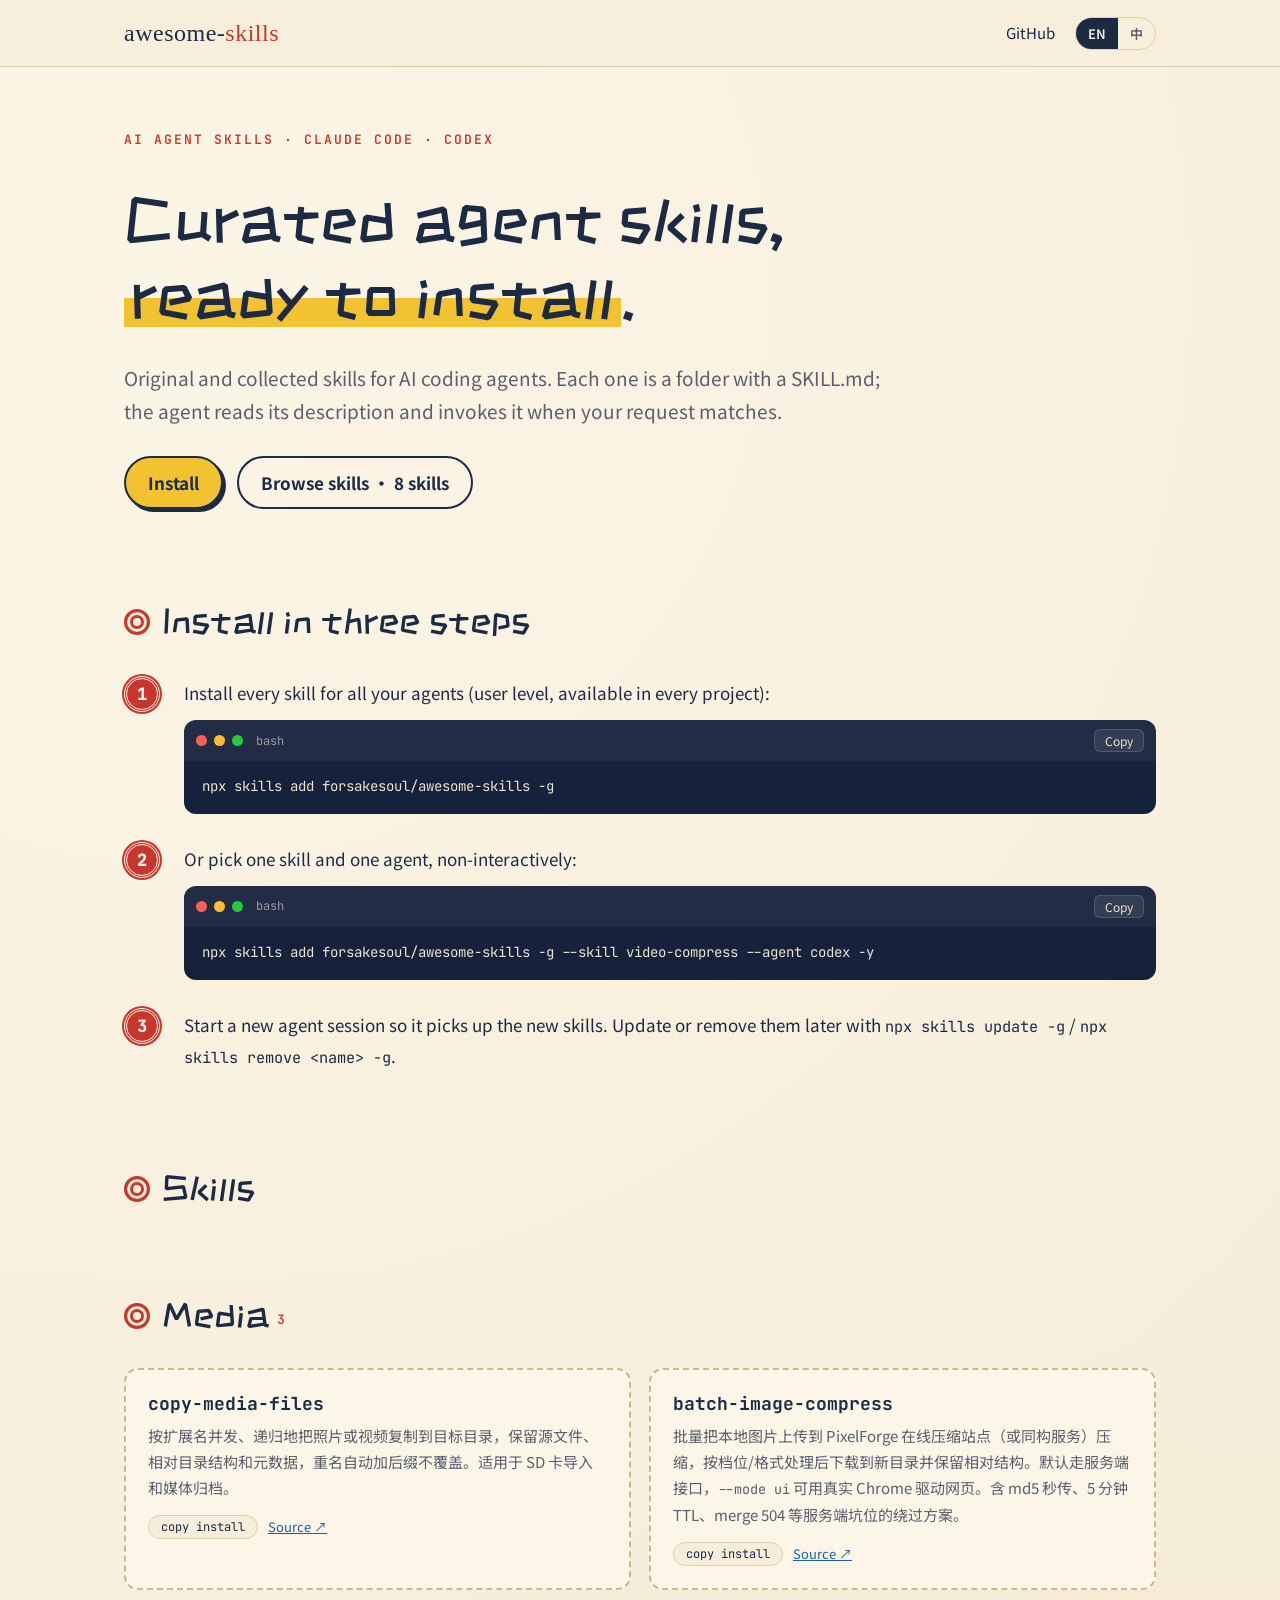
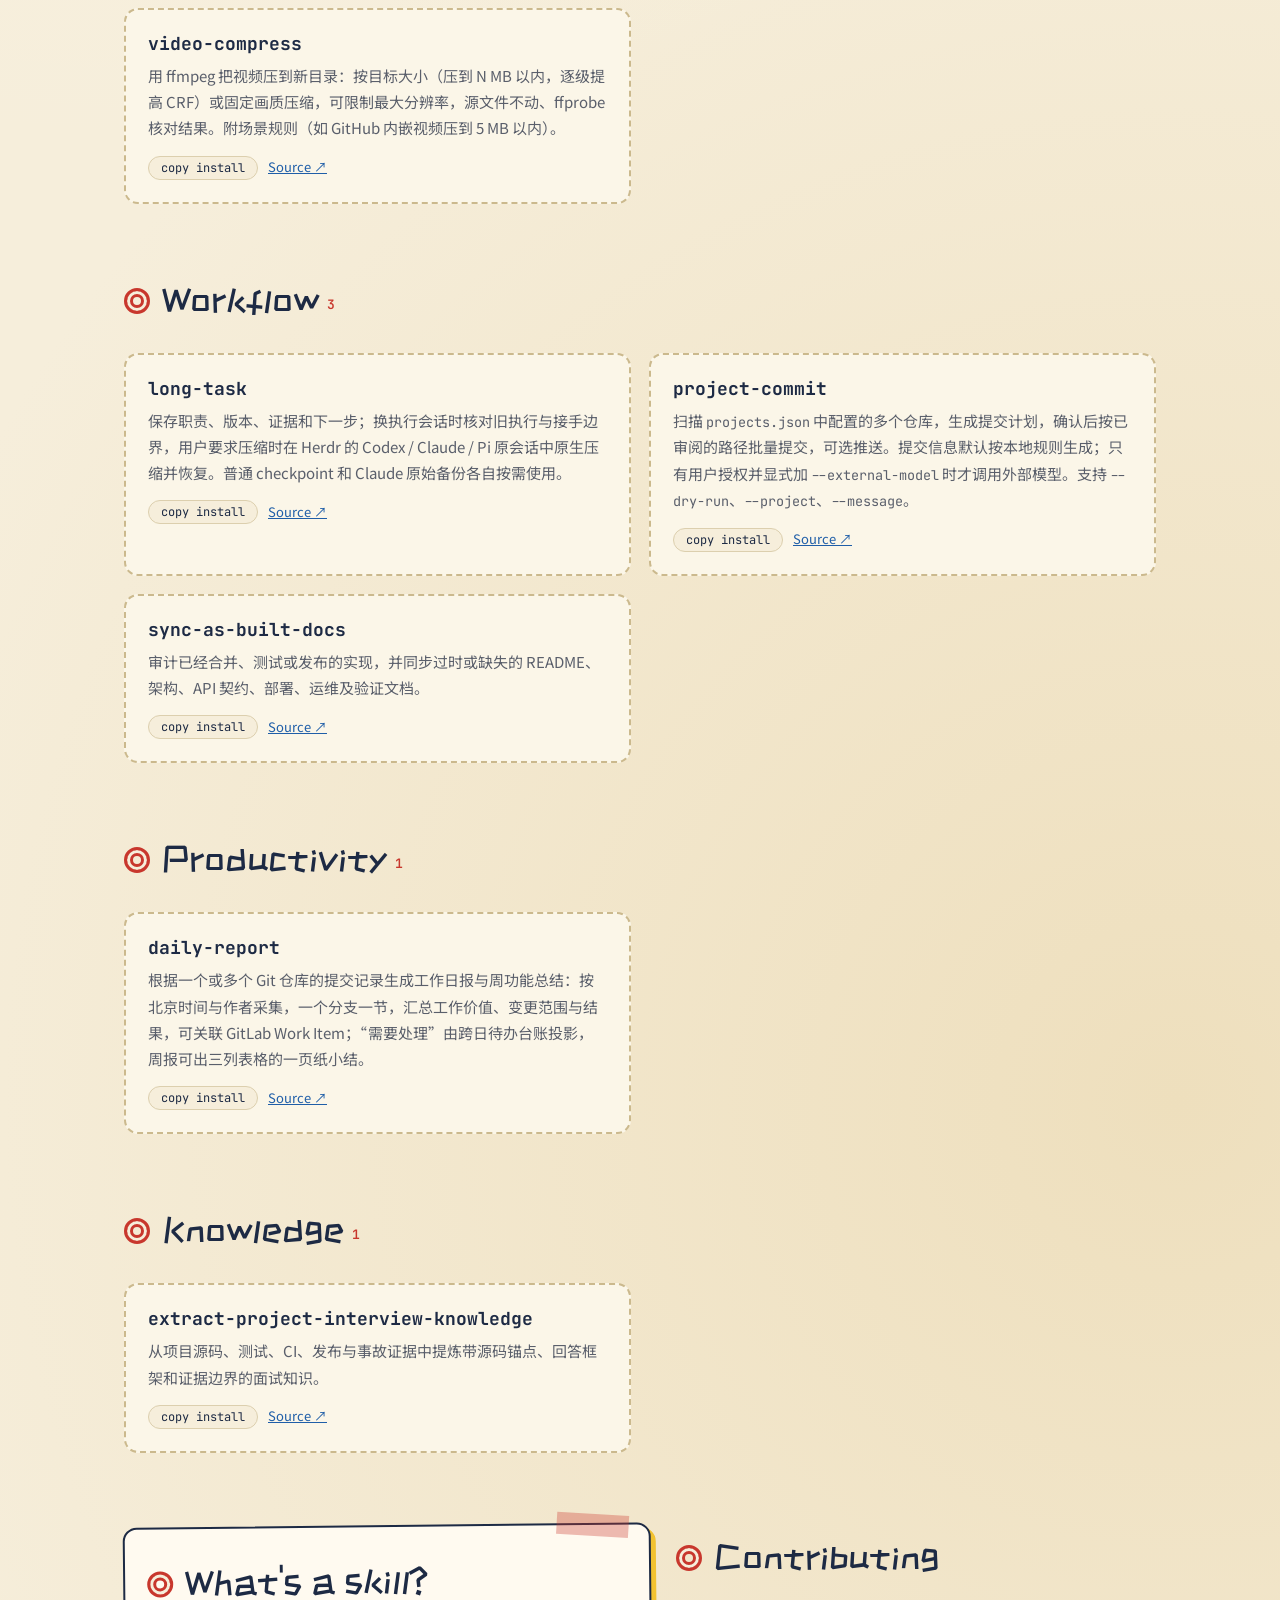
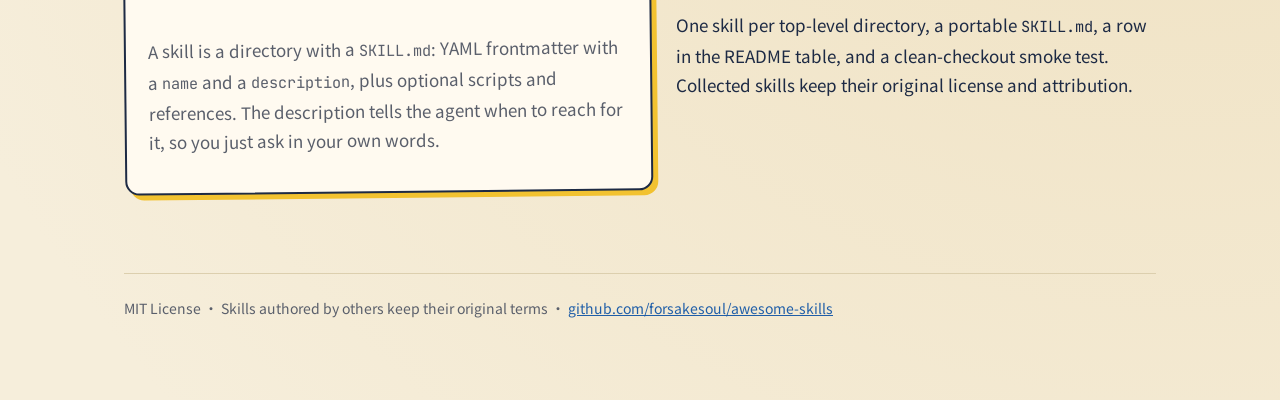
==== commit 3213bee4: "feat(daily-report): 新增跨日待办台账，按分支成节，采集固定北京时间 日报的“需要处理”改为跨日待办台账在当天的投影：台账按月一个本地文件，编号 T-xx 不可变、不回收、跨月连续；" ====
--- a/docs/index.html
+++ b/docs/index.html
@@ -109,7 +109,7 @@
   </section>
   <section id="skills-en">
     <h2>Skills</h2>
-    <div class="cat"><h2>Media<span class="count">3</span></h2><div class="cards"><div class="card"><p class="name"><a href="https://github.com/forsakesoul/awesome-skills/tree/main/copy-media-files">copy-media-files</a></p><p class="desc">按扩展名并发、递归地把照片或视频复制到目标目录，保留源文件、相对目录结构和元数据，重名自动加后缀不覆盖。适用于 SD 卡导入和媒体归档。</p><div class="row"><button type="button" class="chip" data-copy="npx skills add forsakesoul/awesome-skills -g --skill copy-media-files">copy install</button><a class="src" href="https://github.com/forsakesoul/awesome-skills/tree/main/copy-media-files">Source ↗</a></div></div><div class="card"><p class="name"><a href="https://github.com/forsakesoul/awesome-skills/tree/main/batch-image-compress">batch-image-compress</a></p><p class="desc">批量把本地图片上传到 PixelForge 在线压缩站点（或同构服务）压缩，按档位/格式处理后下载到新目录并保留相对结构。默认走服务端接口，<code>--mode ui</code> 可用真实 Chrome 驱动网页。含 md5 秒传、5 分钟 TTL、merge 504 等服务端坑位的绕过方案。</p><div class="row"><button type="button" class="chip" data-copy="npx skills add forsakesoul/awesome-skills -g --skill batch-image-compress">copy install</button><a class="src" href="https://github.com/forsakesoul/awesome-skills/tree/main/batch-image-compress">Source ↗</a></div></div><div class="card"><p class="name"><a href="https://github.com/forsakesoul/awesome-skills/tree/main/video-compress">video-compress</a></p><p class="desc">用 ffmpeg 把视频压到新目录：按目标大小（压到 N MB 以内，逐级提高 CRF）或固定画质压缩，可限制最大分辨率，源文件不动、ffprobe 核对结果。附场景规则（如 GitHub 内嵌视频压到 5 MB 以内）。</p><div class="row"><button type="button" class="chip" data-copy="npx skills add forsakesoul/awesome-skills -g --skill video-compress">copy install</button><a class="src" href="https://github.com/forsakesoul/awesome-skills/tree/main/video-compress">Source ↗</a></div></div></div></div><div class="cat"><h2>Workflow<span class="count">3</span></h2><div class="cards"><div class="card"><p class="name"><a href="https://github.com/forsakesoul/awesome-skills/tree/main/long-task">long-task</a></p><p class="desc">保存职责、版本、证据和下一步；换执行会话时核对旧执行与接手边界，用户要求压缩时在 Herdr 的 Codex / Claude / Pi 原会话中原生压缩并恢复。普通 checkpoint 和 Claude 原始备份各自按需使用。</p><div class="row"><button type="button" class="chip" data-copy="npx skills add forsakesoul/awesome-skills -g --skill long-task">copy install</button><a class="src" href="https://github.com/forsakesoul/awesome-skills/tree/main/long-task">Source ↗</a></div></div><div class="card"><p class="name"><a href="https://github.com/forsakesoul/awesome-skills/tree/main/project-commit">project-commit</a></p><p class="desc">扫描 <code>projects.json</code> 中配置的多个仓库，生成提交计划，确认后按已审阅的路径批量提交，可选推送。提交信息默认按本地规则生成；只有用户授权并显式加 <code>--external-model</code> 时才调用外部模型。支持 <code>--dry-run</code>、<code>--project</code>、<code>--message</code>。</p><div class="row"><button type="button" class="chip" data-copy="npx skills add forsakesoul/awesome-skills -g --skill project-commit">copy install</button><a class="src" href="https://github.com/forsakesoul/awesome-skills/tree/main/project-commit">Source ↗</a></div></div><div class="card"><p class="name"><a href="https://github.com/forsakesoul/awesome-skills/tree/main/sync-as-built-docs">sync-as-built-docs</a></p><p class="desc">审计已经合并、测试或发布的实现，并同步过时或缺失的 README、架构、API 契约、部署、运维及验证文档。</p><div class="row"><button type="button" class="chip" data-copy="npx skills add forsakesoul/awesome-skills -g --skill sync-as-built-docs">copy install</button><a class="src" href="https://github.com/forsakesoul/awesome-skills/tree/main/sync-as-built-docs">Source ↗</a></div></div></div></div><div class="cat"><h2>Productivity<span class="count">1</span></h2><div class="cards"><div class="card"><p class="name"><a href="https://github.com/forsakesoul/awesome-skills/tree/main/daily-report">daily-report</a></p><p class="desc">根据一个或多个 Git 仓库的提交记录生成工作日报与周功能总结：按作者过滤，汇总工作价值、变更范围与结果，可按阶段关联 GitLab Work Item。</p><div class="row"><button type="button" class="chip" data-copy="npx skills add forsakesoul/awesome-skills -g --skill daily-report">copy install</button><a class="src" href="https://github.com/forsakesoul/awesome-skills/tree/main/daily-report">Source ↗</a></div></div></div></div><div class="cat"><h2>Knowledge<span class="count">1</span></h2><div class="cards"><div class="card"><p class="name"><a href="https://github.com/forsakesoul/awesome-skills/tree/main/extract-project-interview-knowledge">extract-project-interview-knowledge</a></p><p class="desc">从项目源码、测试、CI、发布与事故证据中提炼带源码锚点、回答框架和证据边界的面试知识。</p><div class="row"><button type="button" class="chip" data-copy="npx skills add forsakesoul/awesome-skills -g --skill extract-project-interview-knowledge">copy install</button><a class="src" href="https://github.com/forsakesoul/awesome-skills/tree/main/extract-project-interview-knowledge">Source ↗</a></div></div></div></div>
+    <div class="cat"><h2>Media<span class="count">3</span></h2><div class="cards"><div class="card"><p class="name"><a href="https://github.com/forsakesoul/awesome-skills/tree/main/copy-media-files">copy-media-files</a></p><p class="desc">按扩展名并发、递归地把照片或视频复制到目标目录，保留源文件、相对目录结构和元数据，重名自动加后缀不覆盖。适用于 SD 卡导入和媒体归档。</p><div class="row"><button type="button" class="chip" data-copy="npx skills add forsakesoul/awesome-skills -g --skill copy-media-files">copy install</button><a class="src" href="https://github.com/forsakesoul/awesome-skills/tree/main/copy-media-files">Source ↗</a></div></div><div class="card"><p class="name"><a href="https://github.com/forsakesoul/awesome-skills/tree/main/batch-image-compress">batch-image-compress</a></p><p class="desc">批量把本地图片上传到 PixelForge 在线压缩站点（或同构服务）压缩，按档位/格式处理后下载到新目录并保留相对结构。默认走服务端接口，<code>--mode ui</code> 可用真实 Chrome 驱动网页。含 md5 秒传、5 分钟 TTL、merge 504 等服务端坑位的绕过方案。</p><div class="row"><button type="button" class="chip" data-copy="npx skills add forsakesoul/awesome-skills -g --skill batch-image-compress">copy install</button><a class="src" href="https://github.com/forsakesoul/awesome-skills/tree/main/batch-image-compress">Source ↗</a></div></div><div class="card"><p class="name"><a href="https://github.com/forsakesoul/awesome-skills/tree/main/video-compress">video-compress</a></p><p class="desc">用 ffmpeg 把视频压到新目录：按目标大小（压到 N MB 以内，逐级提高 CRF）或固定画质压缩，可限制最大分辨率，源文件不动、ffprobe 核对结果。附场景规则（如 GitHub 内嵌视频压到 5 MB 以内）。</p><div class="row"><button type="button" class="chip" data-copy="npx skills add forsakesoul/awesome-skills -g --skill video-compress">copy install</button><a class="src" href="https://github.com/forsakesoul/awesome-skills/tree/main/video-compress">Source ↗</a></div></div></div></div><div class="cat"><h2>Workflow<span class="count">3</span></h2><div class="cards"><div class="card"><p class="name"><a href="https://github.com/forsakesoul/awesome-skills/tree/main/long-task">long-task</a></p><p class="desc">保存职责、版本、证据和下一步；换执行会话时核对旧执行与接手边界，用户要求压缩时在 Herdr 的 Codex / Claude / Pi 原会话中原生压缩并恢复。普通 checkpoint 和 Claude 原始备份各自按需使用。</p><div class="row"><button type="button" class="chip" data-copy="npx skills add forsakesoul/awesome-skills -g --skill long-task">copy install</button><a class="src" href="https://github.com/forsakesoul/awesome-skills/tree/main/long-task">Source ↗</a></div></div><div class="card"><p class="name"><a href="https://github.com/forsakesoul/awesome-skills/tree/main/project-commit">project-commit</a></p><p class="desc">扫描 <code>projects.json</code> 中配置的多个仓库，生成提交计划，确认后按已审阅的路径批量提交，可选推送。提交信息默认按本地规则生成；只有用户授权并显式加 <code>--external-model</code> 时才调用外部模型。支持 <code>--dry-run</code>、<code>--project</code>、<code>--message</code>。</p><div class="row"><button type="button" class="chip" data-copy="npx skills add forsakesoul/awesome-skills -g --skill project-commit">copy install</button><a class="src" href="https://github.com/forsakesoul/awesome-skills/tree/main/project-commit">Source ↗</a></div></div><div class="card"><p class="name"><a href="https://github.com/forsakesoul/awesome-skills/tree/main/sync-as-built-docs">sync-as-built-docs</a></p><p class="desc">审计已经合并、测试或发布的实现，并同步过时或缺失的 README、架构、API 契约、部署、运维及验证文档。</p><div class="row"><button type="button" class="chip" data-copy="npx skills add forsakesoul/awesome-skills -g --skill sync-as-built-docs">copy install</button><a class="src" href="https://github.com/forsakesoul/awesome-skills/tree/main/sync-as-built-docs">Source ↗</a></div></div></div></div><div class="cat"><h2>Productivity<span class="count">1</span></h2><div class="cards"><div class="card"><p class="name"><a href="https://github.com/forsakesoul/awesome-skills/tree/main/daily-report">daily-report</a></p><p class="desc">根据一个或多个 Git 仓库的提交记录生成工作日报与周功能总结：按北京时间与作者采集，一个分支一节，汇总工作价值、变更范围与结果，可关联 GitLab Work Item；“需要处理”由跨日待办台账投影，周报可出三列表格的一页纸小结。</p><div class="row"><button type="button" class="chip" data-copy="npx skills add forsakesoul/awesome-skills -g --skill daily-report">copy install</button><a class="src" href="https://github.com/forsakesoul/awesome-skills/tree/main/daily-report">Source ↗</a></div></div></div></div><div class="cat"><h2>Knowledge<span class="count">1</span></h2><div class="cards"><div class="card"><p class="name"><a href="https://github.com/forsakesoul/awesome-skills/tree/main/extract-project-interview-knowledge">extract-project-interview-knowledge</a></p><p class="desc">从项目源码、测试、CI、发布与事故证据中提炼带源码锚点、回答框架和证据边界的面试知识。</p><div class="row"><button type="button" class="chip" data-copy="npx skills add forsakesoul/awesome-skills -g --skill extract-project-interview-knowledge">copy install</button><a class="src" href="https://github.com/forsakesoul/awesome-skills/tree/main/extract-project-interview-knowledge">Source ↗</a></div></div></div></div>
   </section>
   <section class="two">
     <div class="card why"><h2>What's a skill?</h2><p>A skill is a directory with a <code>SKILL.md</code>: YAML frontmatter with a <code>name</code> and a <code>description</code>, plus optional scripts and references. The description tells the agent when to reach for it, so you just ask in your own words.</p></div>
@@ -134,7 +134,7 @@
   </section>
   <section id="skills-zh">
     <h2>Skill 列表</h2>
-    <div class="cat"><h2>媒体<span class="count">3</span></h2><div class="cards"><div class="card"><p class="name"><a href="https://github.com/forsakesoul/awesome-skills/tree/main/copy-media-files">copy-media-files</a></p><p class="desc">按扩展名并发、递归地把照片或视频复制到目标目录，保留源文件、相对目录结构和元数据，重名自动加后缀不覆盖。适用于 SD 卡导入和媒体归档。</p><div class="row"><button type="button" class="chip" data-copy="npx skills add forsakesoul/awesome-skills -g --skill copy-media-files">复制安装命令</button><a class="src" href="https://github.com/forsakesoul/awesome-skills/tree/main/copy-media-files">源码 ↗</a></div></div><div class="card"><p class="name"><a href="https://github.com/forsakesoul/awesome-skills/tree/main/batch-image-compress">batch-image-compress</a></p><p class="desc">批量把本地图片上传到 PixelForge 在线压缩站点（或同构服务）压缩，按档位/格式处理后下载到新目录并保留相对结构。默认走服务端接口，<code>--mode ui</code> 可用真实 Chrome 驱动网页。含 md5 秒传、5 分钟 TTL、merge 504 等服务端坑位的绕过方案。</p><div class="row"><button type="button" class="chip" data-copy="npx skills add forsakesoul/awesome-skills -g --skill batch-image-compress">复制安装命令</button><a class="src" href="https://github.com/forsakesoul/awesome-skills/tree/main/batch-image-compress">源码 ↗</a></div></div><div class="card"><p class="name"><a href="https://github.com/forsakesoul/awesome-skills/tree/main/video-compress">video-compress</a></p><p class="desc">用 ffmpeg 把视频压到新目录：按目标大小（压到 N MB 以内，逐级提高 CRF）或固定画质压缩，可限制最大分辨率，源文件不动、ffprobe 核对结果。附场景规则（如 GitHub 内嵌视频压到 5 MB 以内）。</p><div class="row"><button type="button" class="chip" data-copy="npx skills add forsakesoul/awesome-skills -g --skill video-compress">复制安装命令</button><a class="src" href="https://github.com/forsakesoul/awesome-skills/tree/main/video-compress">源码 ↗</a></div></div></div></div><div class="cat"><h2>工作流<span class="count">3</span></h2><div class="cards"><div class="card"><p class="name"><a href="https://github.com/forsakesoul/awesome-skills/tree/main/long-task">long-task</a></p><p class="desc">保存职责、版本、证据和下一步；换执行会话时核对旧执行与接手边界，用户要求压缩时在 Herdr 的 Codex / Claude / Pi 原会话中原生压缩并恢复。普通 checkpoint 和 Claude 原始备份各自按需使用。</p><div class="row"><button type="button" class="chip" data-copy="npx skills add forsakesoul/awesome-skills -g --skill long-task">复制安装命令</button><a class="src" href="https://github.com/forsakesoul/awesome-skills/tree/main/long-task">源码 ↗</a></div></div><div class="card"><p class="name"><a href="https://github.com/forsakesoul/awesome-skills/tree/main/project-commit">project-commit</a></p><p class="desc">扫描 <code>projects.json</code> 中配置的多个仓库，生成提交计划，确认后按已审阅的路径批量提交，可选推送。提交信息默认按本地规则生成；只有用户授权并显式加 <code>--external-model</code> 时才调用外部模型。支持 <code>--dry-run</code>、<code>--project</code>、<code>--message</code>。</p><div class="row"><button type="button" class="chip" data-copy="npx skills add forsakesoul/awesome-skills -g --skill project-commit">复制安装命令</button><a class="src" href="https://github.com/forsakesoul/awesome-skills/tree/main/project-commit">源码 ↗</a></div></div><div class="card"><p class="name"><a href="https://github.com/forsakesoul/awesome-skills/tree/main/sync-as-built-docs">sync-as-built-docs</a></p><p class="desc">审计已经合并、测试或发布的实现，并同步过时或缺失的 README、架构、API 契约、部署、运维及验证文档。</p><div class="row"><button type="button" class="chip" data-copy="npx skills add forsakesoul/awesome-skills -g --skill sync-as-built-docs">复制安装命令</button><a class="src" href="https://github.com/forsakesoul/awesome-skills/tree/main/sync-as-built-docs">源码 ↗</a></div></div></div></div><div class="cat"><h2>效率<span class="count">1</span></h2><div class="cards"><div class="card"><p class="name"><a href="https://github.com/forsakesoul/awesome-skills/tree/main/daily-report">daily-report</a></p><p class="desc">根据一个或多个 Git 仓库的提交记录生成工作日报与周功能总结：按作者过滤，汇总工作价值、变更范围与结果，可按阶段关联 GitLab Work Item。</p><div class="row"><button type="button" class="chip" data-copy="npx skills add forsakesoul/awesome-skills -g --skill daily-report">复制安装命令</button><a class="src" href="https://github.com/forsakesoul/awesome-skills/tree/main/daily-report">源码 ↗</a></div></div></div></div><div class="cat"><h2>知识<span class="count">1</span></h2><div class="cards"><div class="card"><p class="name"><a href="https://github.com/forsakesoul/awesome-skills/tree/main/extract-project-interview-knowledge">extract-project-interview-knowledge</a></p><p class="desc">从项目源码、测试、CI、发布与事故证据中提炼带源码锚点、回答框架和证据边界的面试知识。</p><div class="row"><button type="button" class="chip" data-copy="npx skills add forsakesoul/awesome-skills -g --skill extract-project-interview-knowledge">复制安装命令</button><a class="src" href="https://github.com/forsakesoul/awesome-skills/tree/main/extract-project-interview-knowledge">源码 ↗</a></div></div></div></div>
+    <div class="cat"><h2>媒体<span class="count">3</span></h2><div class="cards"><div class="card"><p class="name"><a href="https://github.com/forsakesoul/awesome-skills/tree/main/copy-media-files">copy-media-files</a></p><p class="desc">按扩展名并发、递归地把照片或视频复制到目标目录，保留源文件、相对目录结构和元数据，重名自动加后缀不覆盖。适用于 SD 卡导入和媒体归档。</p><div class="row"><button type="button" class="chip" data-copy="npx skills add forsakesoul/awesome-skills -g --skill copy-media-files">复制安装命令</button><a class="src" href="https://github.com/forsakesoul/awesome-skills/tree/main/copy-media-files">源码 ↗</a></div></div><div class="card"><p class="name"><a href="https://github.com/forsakesoul/awesome-skills/tree/main/batch-image-compress">batch-image-compress</a></p><p class="desc">批量把本地图片上传到 PixelForge 在线压缩站点（或同构服务）压缩，按档位/格式处理后下载到新目录并保留相对结构。默认走服务端接口，<code>--mode ui</code> 可用真实 Chrome 驱动网页。含 md5 秒传、5 分钟 TTL、merge 504 等服务端坑位的绕过方案。</p><div class="row"><button type="button" class="chip" data-copy="npx skills add forsakesoul/awesome-skills -g --skill batch-image-compress">复制安装命令</button><a class="src" href="https://github.com/forsakesoul/awesome-skills/tree/main/batch-image-compress">源码 ↗</a></div></div><div class="card"><p class="name"><a href="https://github.com/forsakesoul/awesome-skills/tree/main/video-compress">video-compress</a></p><p class="desc">用 ffmpeg 把视频压到新目录：按目标大小（压到 N MB 以内，逐级提高 CRF）或固定画质压缩，可限制最大分辨率，源文件不动、ffprobe 核对结果。附场景规则（如 GitHub 内嵌视频压到 5 MB 以内）。</p><div class="row"><button type="button" class="chip" data-copy="npx skills add forsakesoul/awesome-skills -g --skill video-compress">复制安装命令</button><a class="src" href="https://github.com/forsakesoul/awesome-skills/tree/main/video-compress">源码 ↗</a></div></div></div></div><div class="cat"><h2>工作流<span class="count">3</span></h2><div class="cards"><div class="card"><p class="name"><a href="https://github.com/forsakesoul/awesome-skills/tree/main/long-task">long-task</a></p><p class="desc">保存职责、版本、证据和下一步；换执行会话时核对旧执行与接手边界，用户要求压缩时在 Herdr 的 Codex / Claude / Pi 原会话中原生压缩并恢复。普通 checkpoint 和 Claude 原始备份各自按需使用。</p><div class="row"><button type="button" class="chip" data-copy="npx skills add forsakesoul/awesome-skills -g --skill long-task">复制安装命令</button><a class="src" href="https://github.com/forsakesoul/awesome-skills/tree/main/long-task">源码 ↗</a></div></div><div class="card"><p class="name"><a href="https://github.com/forsakesoul/awesome-skills/tree/main/project-commit">project-commit</a></p><p class="desc">扫描 <code>projects.json</code> 中配置的多个仓库，生成提交计划，确认后按已审阅的路径批量提交，可选推送。提交信息默认按本地规则生成；只有用户授权并显式加 <code>--external-model</code> 时才调用外部模型。支持 <code>--dry-run</code>、<code>--project</code>、<code>--message</code>。</p><div class="row"><button type="button" class="chip" data-copy="npx skills add forsakesoul/awesome-skills -g --skill project-commit">复制安装命令</button><a class="src" href="https://github.com/forsakesoul/awesome-skills/tree/main/project-commit">源码 ↗</a></div></div><div class="card"><p class="name"><a href="https://github.com/forsakesoul/awesome-skills/tree/main/sync-as-built-docs">sync-as-built-docs</a></p><p class="desc">审计已经合并、测试或发布的实现，并同步过时或缺失的 README、架构、API 契约、部署、运维及验证文档。</p><div class="row"><button type="button" class="chip" data-copy="npx skills add forsakesoul/awesome-skills -g --skill sync-as-built-docs">复制安装命令</button><a class="src" href="https://github.com/forsakesoul/awesome-skills/tree/main/sync-as-built-docs">源码 ↗</a></div></div></div></div><div class="cat"><h2>效率<span class="count">1</span></h2><div class="cards"><div class="card"><p class="name"><a href="https://github.com/forsakesoul/awesome-skills/tree/main/daily-report">daily-report</a></p><p class="desc">根据一个或多个 Git 仓库的提交记录生成工作日报与周功能总结：按北京时间与作者采集，一个分支一节，汇总工作价值、变更范围与结果，可关联 GitLab Work Item；“需要处理”由跨日待办台账投影，周报可出三列表格的一页纸小结。</p><div class="row"><button type="button" class="chip" data-copy="npx skills add forsakesoul/awesome-skills -g --skill daily-report">复制安装命令</button><a class="src" href="https://github.com/forsakesoul/awesome-skills/tree/main/daily-report">源码 ↗</a></div></div></div></div><div class="cat"><h2>知识<span class="count">1</span></h2><div class="cards"><div class="card"><p class="name"><a href="https://github.com/forsakesoul/awesome-skills/tree/main/extract-project-interview-knowledge">extract-project-interview-knowledge</a></p><p class="desc">从项目源码、测试、CI、发布与事故证据中提炼带源码锚点、回答框架和证据边界的面试知识。</p><div class="row"><button type="button" class="chip" data-copy="npx skills add forsakesoul/awesome-skills -g --skill extract-project-interview-knowledge">复制安装命令</button><a class="src" href="https://github.com/forsakesoul/awesome-skills/tree/main/extract-project-interview-knowledge">源码 ↗</a></div></div></div></div>
   </section>
   <section class="two">
     <div class="card why"><h2>什么是 skill？</h2><p>skill 是一个带 <code>SKILL.md</code> 的目录：YAML 前置元数据里写 <code>name</code> 和 <code>description</code>，可附带脚本和参考资料。description 告诉 agent 什么时候该用它，你只需用自己的话提需求。</p></div>
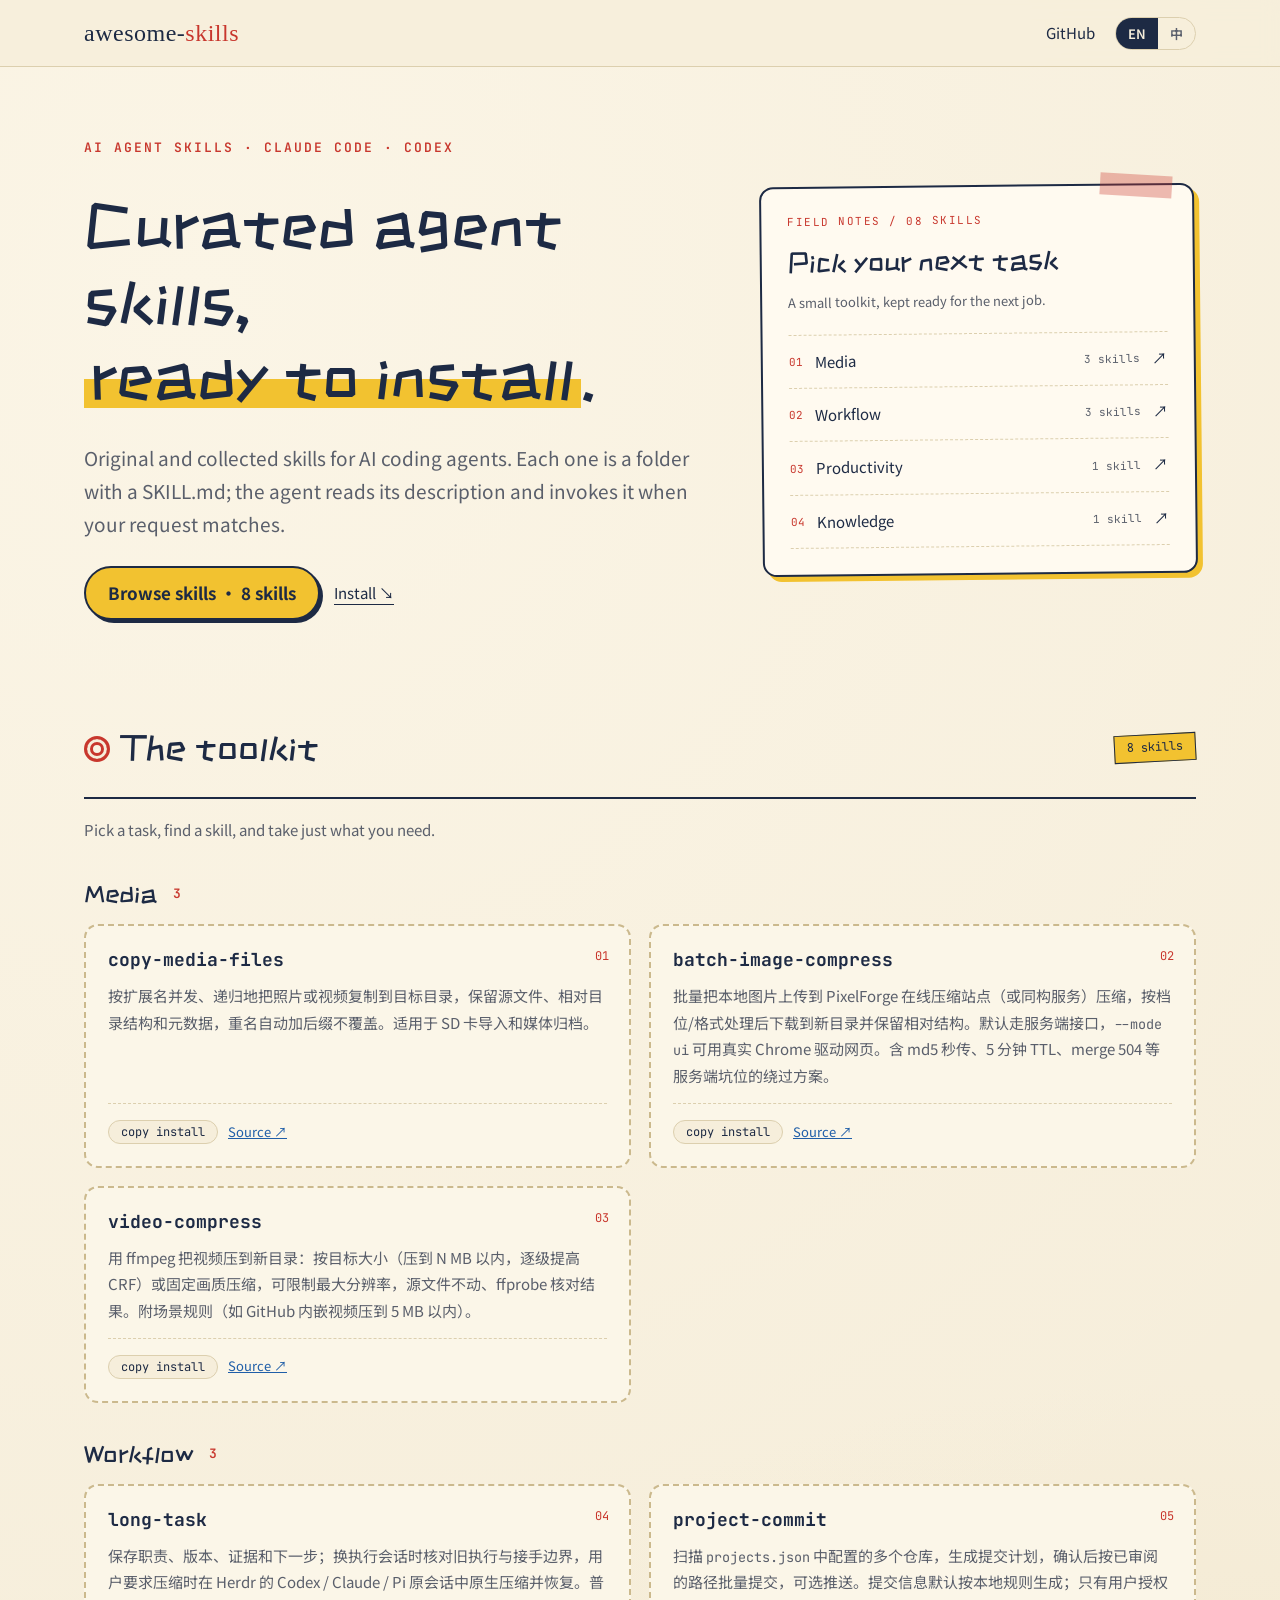
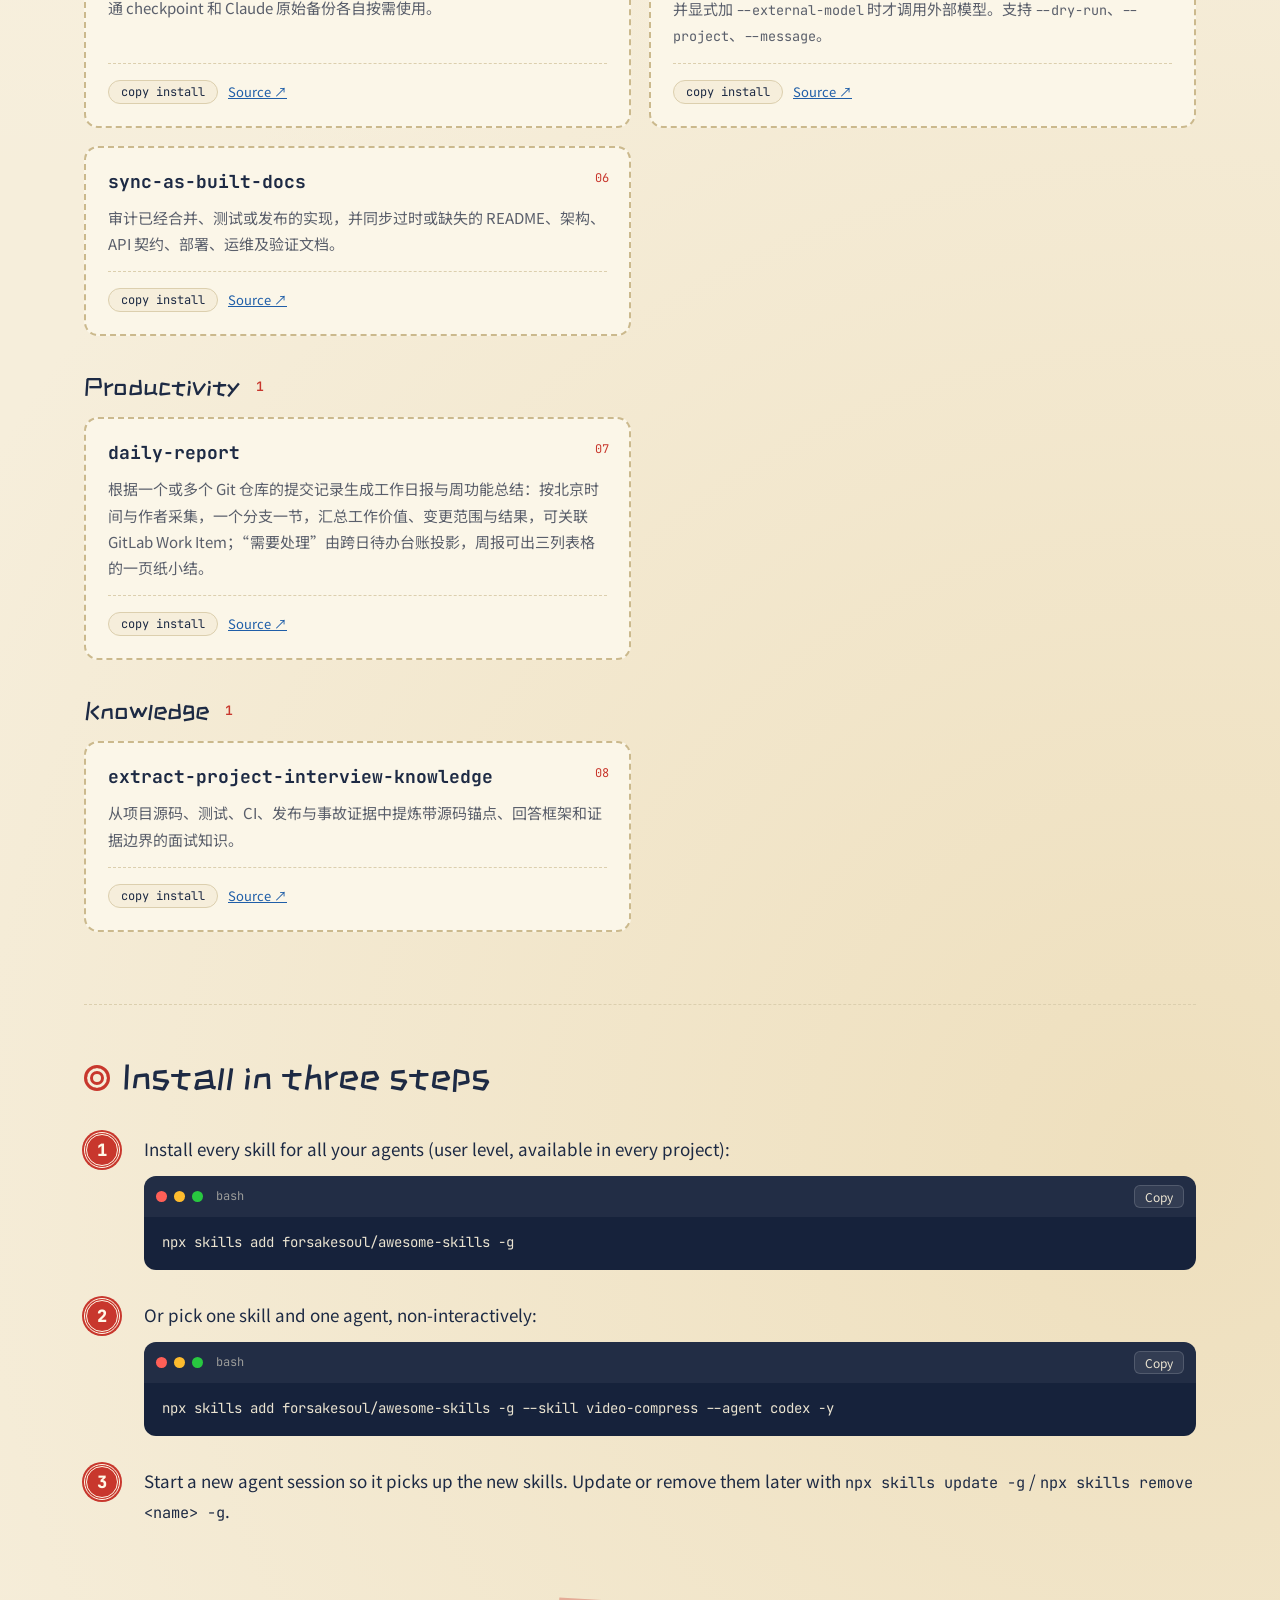
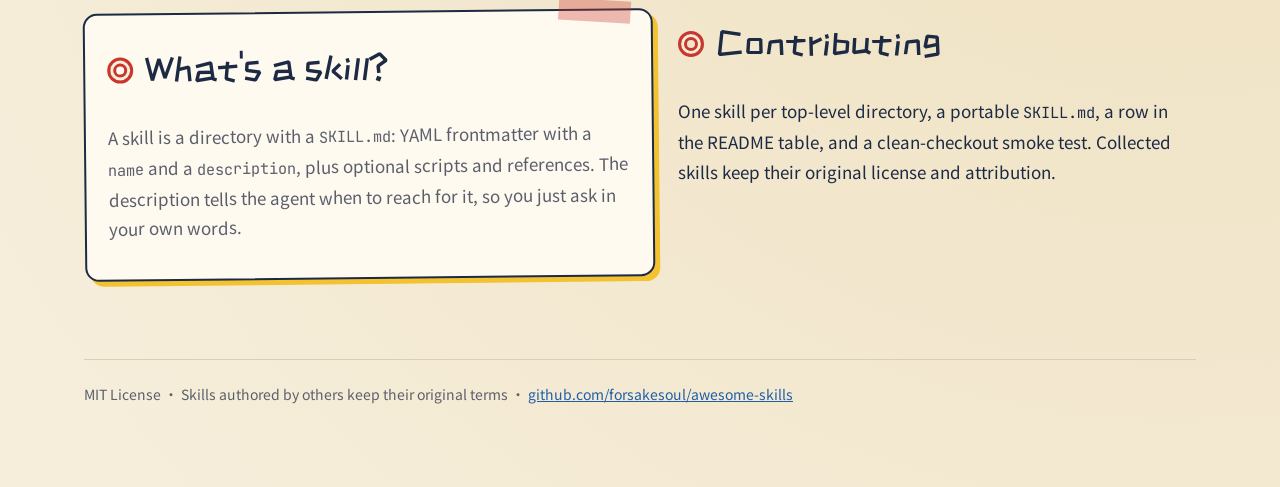
==== commit cd8834cf: "feat(pages): 重排航海手账首页与分类导航" ====
--- a/docs/index.html
+++ b/docs/index.html
@@ -12,15 +12,16 @@
 body{margin:0;background:var(--bg);color:var(--fg);font:17px/1.75 var(--body)}
 a{color:var(--link)}
 .top{position:sticky;top:0;z-index:5;background:color-mix(in srgb,var(--bg) 88%,transparent);backdrop-filter:blur(8px);border-bottom:1px solid var(--line)}
-.top .in{max-width:1080px;margin:0 auto;padding:12px 24px;display:flex;align-items:center;gap:18px}
+.top .in{max-width:1160px;margin:0 auto;padding:12px 24px;display:flex;align-items:center;gap:18px}
 .brand{font-size:24px;color:var(--fg);text-decoration:none}
 .top nav{margin-left:auto;display:flex;align-items:center;gap:10px}
 .top nav>a{color:var(--fg);text-decoration:none;font-size:15px;padding:6px 10px}
 .langs{display:inline-flex;border:1px solid var(--line);border-radius:999px;overflow:hidden}
 .langs button{font:600 13px var(--body);border:0;background:transparent;color:var(--sub);padding:6px 12px;cursor:pointer}
 .langs button[aria-pressed=true]{background:var(--fg);color:var(--bg)}
-main{max-width:1080px;margin:0 auto;padding:40px 24px 80px}
-.hero{display:grid;grid-template-columns:1fr;gap:28px;padding:24px 0 8px}
+main{max-width:1160px;margin:0 auto;padding:40px 24px 80px}
+.hero{display:grid;grid-template-columns:minmax(0,1.2fr) minmax(0,.85fr);gap:64px;align-items:center;padding:32px 0 24px}
+.hero-copy{display:grid;gap:26px;min-width:0}
 .crumb{font:600 13px var(--mono);text-transform:uppercase;letter-spacing:2px;margin:0}
 h1{font-size:clamp(36px,6vw,64px);line-height:1.18;margin:6px 0 0}
 .lead{font-size:19px;color:var(--sub);max-width:760px;margin:0}
@@ -30,8 +31,8 @@
 .note{color:var(--sub);font-size:14px;margin:10px 0 0}
 section{margin-top:72px}
 h2{font-size:clamp(26px,3.6vw,36px);margin:0 0 22px}
-.steps{list-style:none;padding:0;margin:0;display:grid;gap:26px}
-.steps li{display:grid;grid-template-columns:44px 1fr;gap:16px;align-items:start}
+.steps{list-style:none;padding:0;margin:0;display:grid;grid-template-columns:minmax(0,1fr);gap:26px}
+.steps li{display:grid;grid-template-columns:44px minmax(0,1fr);gap:16px;align-items:start}
 .num{width:36px;height:36px;border-radius:50%;display:grid;place-items:center;font:800 17px var(--mono);margin-top:2px}
 .steps p{margin:4px 0 12px}
 .term{border-radius:12px;overflow:hidden;background:var(--code);color:var(--codefg)}
@@ -71,17 +72,55 @@
 .video{border:2px solid var(--fg);box-shadow:6px 6px 0 var(--hi)}
 .langs button[aria-pressed=true]{background:var(--fg);color:var(--bg)}
 /* catalog cards */
-.cat{margin-top:64px}
+.cat{margin-top:38px;scroll-margin-top:90px}
+.cat h3{font:400 25px var(--display);margin:0 0 18px;display:flex;align-items:center;gap:8px}
 .cards{display:grid;grid-template-columns:repeat(2,1fr);gap:18px}
-.card .name{font:700 18px var(--mono);margin:0 0 8px;color:var(--fg)}
+.card .name{font:700 18px var(--mono);margin:0 0 12px;color:var(--fg);padding-right:30px;overflow-wrap:anywhere}
 .card .name a{color:inherit;text-decoration:none}
 .card .desc{margin:0 0 14px;color:var(--sub);font-size:15px}
-.card .row{display:flex;gap:10px;align-items:center;flex-wrap:wrap}
+.card .row{display:flex;gap:10px;align-items:center;flex-wrap:wrap;margin-top:auto;padding-top:16px;border-top:1px dashed var(--line)}
 .chip{font:12px var(--mono);border:1px solid var(--line);border-radius:999px;padding:3px 12px;background:var(--bg);color:var(--fg);cursor:pointer}
 .chip:hover{border-color:var(--fg)}
 .card .src{font-size:13px}
 .count{font:600 13px var(--mono);color:var(--accent);margin-left:8px;vertical-align:4px}
-@media (max-width:820px){.cards{grid-template-columns:1fr}}
+.skill-card{position:relative;display:flex;flex-direction:column;min-width:0;transition:border-color .15s ease,box-shadow .15s ease}
+.skill-card:hover{border-color:var(--fg);box-shadow:4px 4px 0 var(--line)}
+.card-index{position:absolute;right:20px;top:22px;font:12px var(--mono);color:var(--accent)}
+.route-sheet{min-width:0;padding:26px}
+.route-sheet .sheet-label{font:11px var(--mono);letter-spacing:1.5px;color:var(--accent);margin-bottom:14px}
+.route-sheet h2{font-size:28px;margin:0 0 10px;line-height:1.4}
+.route-sheet h2:before{display:none}
+.route-sheet .route-note{font-size:13px;margin-bottom:20px}
+.route-sheet nav{border-top:1px dashed var(--line)}
+.route-sheet nav a{display:flex;align-items:center;gap:12px;text-decoration:none;color:var(--fg);padding:13px 0;border-bottom:1px dashed var(--line);font-size:15px}
+.route-sheet nav a:hover{color:var(--accent)}
+.route-no{font:11px var(--mono);color:var(--accent)}
+.route-sheet small{margin-left:auto;font:11px var(--mono);color:var(--sub)}
+.install-link{display:inline-flex;align-items:center;color:var(--fg);text-underline-offset:5px;font-size:15px;padding:10px 0}
+.section-heading{display:flex;justify-content:space-between;align-items:center;gap:20px;border-bottom:2px solid var(--fg);padding-bottom:18px}
+.section-heading h2{margin:0}
+.catalog-total{flex:none;border:1px solid var(--fg);padding:2px 12px;font:12px/1.8 var(--mono);transform:rotate(-3deg);background:var(--hi)}
+.catalog-intro{margin:18px 0 0;color:var(--sub);font-size:15px}
+.installation{border-top:1px dashed var(--line);padding-top:40px}
+[id]{scroll-margin-top:90px}
+a:focus-visible,button:focus-visible{outline:3px solid var(--link);outline-offset:4px}
+@media (prefers-reduced-motion:reduce){html{scroll-behavior:auto}.skill-card{transition:none}}
+@media (max-width:820px){
+  .hero{grid-template-columns:minmax(0,1fr);gap:38px;padding-top:12px}
+  .hero-copy{gap:22px}.hero .lead{font-size:17px}
+  .route-sheet{max-width:560px;width:100%;justify-self:center}
+  .cards{grid-template-columns:1fr}
+}
+@media (max-width:480px){
+  main{padding:26px 20px 56px}.top .in{padding:12px 20px}.brand{font-size:20px}
+  .top nav{gap:4px}.top nav>a{font-size:12px;padding:6px}.langs button{padding:7px 9px}
+  .hero{gap:32px}h1{font-size:36px}.crumb{font-size:10px;letter-spacing:1px}
+  .route-sheet{padding:22px}.route-sheet h2{font-size:24px}
+  .section-heading{gap:8px}.section-heading h2{font-size:28px}.catalog-total{font-size:10px;padding:2px 8px}
+  .card{padding:20px}.card .name{font-size:16px}.card-index{right:16px;top:20px}
+  .steps li{grid-template-columns:32px minmax(0,1fr);gap:12px}.num{width:30px;height:30px;font-size:14px}
+  .term pre{font-size:12px;padding:12px}.two{gap:36px}section{margin-top:56px}
+}
 </style>
 </head>
 <body>
@@ -94,12 +133,24 @@
 <main>
 <div data-l="en">
   <div class="hero">
+    <div class="hero-copy">
     <p class="crumb">AI agent skills · Claude Code · Codex</p>
     <h1>Curated agent skills,<br><span class="hi">ready to install</span>.</h1>
     <p class="lead">Original and collected skills for AI coding agents. Each one is a folder with a SKILL.md; the agent reads its description and invokes it when your request matches.</p>
-    <div class="ctas"><a class="btn primary" href="#install-en">Install</a><a class="btn" href="#skills-en">Browse skills · 8 skills</a></div>
+    <div class="ctas"><a class="btn primary" href="#skills-en">Browse skills · 8 skills</a><a class="install-link" href="#install-en">Install ↘</a></div>
+    </div>
+    <aside class="card why route-sheet" aria-label="Browse by category">
+      <p class="sheet-label">FIELD NOTES / 08 SKILLS</p>
+      <h2>Pick your next task</h2><p class="route-note">A small toolkit, kept ready for the next job.</p>
+      <nav><a href="#cat-media-en"><span class="route-no">01</span><span>Media</span><small>3 skills</small><span aria-hidden="true">↗</span></a><a href="#cat-workflow-en"><span class="route-no">02</span><span>Workflow</span><small>3 skills</small><span aria-hidden="true">↗</span></a><a href="#cat-productivity-en"><span class="route-no">03</span><span>Productivity</span><small>1 skill</small><span aria-hidden="true">↗</span></a><a href="#cat-knowledge-en"><span class="route-no">04</span><span>Knowledge</span><small>1 skill</small><span aria-hidden="true">↗</span></a></nav>
+    </aside>
   </div>
-  <section id="install-en">
+  <section id="skills-en" class="catalog">
+    <div class="section-heading"><h2>The toolkit</h2><span class="catalog-total">8 skills</span></div>
+    <p class="catalog-intro">Pick a task, find a skill, and take just what you need.</p>
+    <div class="cat" id="cat-media-en"><h3>Media<span class="count">3</span></h3><div class="cards"><article class="card skill-card"><span class="card-index">01</span><p class="name"><a href="https://github.com/forsakesoul/awesome-skills/tree/main/copy-media-files">copy-media-files</a></p><p class="desc">按扩展名并发、递归地把照片或视频复制到目标目录，保留源文件、相对目录结构和元数据，重名自动加后缀不覆盖。适用于 SD 卡导入和媒体归档。</p><div class="row"><button type="button" class="chip" data-copy="npx skills add forsakesoul/awesome-skills -g --skill copy-media-files">copy install</button><a class="src" href="https://github.com/forsakesoul/awesome-skills/tree/main/copy-media-files">Source ↗</a></div></article><article class="card skill-card"><span class="card-index">02</span><p class="name"><a href="https://github.com/forsakesoul/awesome-skills/tree/main/batch-image-compress">batch-image-compress</a></p><p class="desc">批量把本地图片上传到 PixelForge 在线压缩站点（或同构服务）压缩，按档位/格式处理后下载到新目录并保留相对结构。默认走服务端接口，<code>--mode ui</code> 可用真实 Chrome 驱动网页。含 md5 秒传、5 分钟 TTL、merge 504 等服务端坑位的绕过方案。</p><div class="row"><button type="button" class="chip" data-copy="npx skills add forsakesoul/awesome-skills -g --skill batch-image-compress">copy install</button><a class="src" href="https://github.com/forsakesoul/awesome-skills/tree/main/batch-image-compress">Source ↗</a></div></article><article class="card skill-card"><span class="card-index">03</span><p class="name"><a href="https://github.com/forsakesoul/awesome-skills/tree/main/video-compress">video-compress</a></p><p class="desc">用 ffmpeg 把视频压到新目录：按目标大小（压到 N MB 以内，逐级提高 CRF）或固定画质压缩，可限制最大分辨率，源文件不动、ffprobe 核对结果。附场景规则（如 GitHub 内嵌视频压到 5 MB 以内）。</p><div class="row"><button type="button" class="chip" data-copy="npx skills add forsakesoul/awesome-skills -g --skill video-compress">copy install</button><a class="src" href="https://github.com/forsakesoul/awesome-skills/tree/main/video-compress">Source ↗</a></div></article></div></div><div class="cat" id="cat-workflow-en"><h3>Workflow<span class="count">3</span></h3><div class="cards"><article class="card skill-card"><span class="card-index">04</span><p class="name"><a href="https://github.com/forsakesoul/awesome-skills/tree/main/long-task">long-task</a></p><p class="desc">保存职责、版本、证据和下一步；换执行会话时核对旧执行与接手边界，用户要求压缩时在 Herdr 的 Codex / Claude / Pi 原会话中原生压缩并恢复。普通 checkpoint 和 Claude 原始备份各自按需使用。</p><div class="row"><button type="button" class="chip" data-copy="npx skills add forsakesoul/awesome-skills -g --skill long-task">copy install</button><a class="src" href="https://github.com/forsakesoul/awesome-skills/tree/main/long-task">Source ↗</a></div></article><article class="card skill-card"><span class="card-index">05</span><p class="name"><a href="https://github.com/forsakesoul/awesome-skills/tree/main/project-commit">project-commit</a></p><p class="desc">扫描 <code>projects.json</code> 中配置的多个仓库，生成提交计划，确认后按已审阅的路径批量提交，可选推送。提交信息默认按本地规则生成；只有用户授权并显式加 <code>--external-model</code> 时才调用外部模型。支持 <code>--dry-run</code>、<code>--project</code>、<code>--message</code>。</p><div class="row"><button type="button" class="chip" data-copy="npx skills add forsakesoul/awesome-skills -g --skill project-commit">copy install</button><a class="src" href="https://github.com/forsakesoul/awesome-skills/tree/main/project-commit">Source ↗</a></div></article><article class="card skill-card"><span class="card-index">06</span><p class="name"><a href="https://github.com/forsakesoul/awesome-skills/tree/main/sync-as-built-docs">sync-as-built-docs</a></p><p class="desc">审计已经合并、测试或发布的实现，并同步过时或缺失的 README、架构、API 契约、部署、运维及验证文档。</p><div class="row"><button type="button" class="chip" data-copy="npx skills add forsakesoul/awesome-skills -g --skill sync-as-built-docs">copy install</button><a class="src" href="https://github.com/forsakesoul/awesome-skills/tree/main/sync-as-built-docs">Source ↗</a></div></article></div></div><div class="cat" id="cat-productivity-en"><h3>Productivity<span class="count">1</span></h3><div class="cards"><article class="card skill-card"><span class="card-index">07</span><p class="name"><a href="https://github.com/forsakesoul/awesome-skills/tree/main/daily-report">daily-report</a></p><p class="desc">根据一个或多个 Git 仓库的提交记录生成工作日报与周功能总结：按北京时间与作者采集，一个分支一节，汇总工作价值、变更范围与结果，可关联 GitLab Work Item；“需要处理”由跨日待办台账投影，周报可出三列表格的一页纸小结。</p><div class="row"><button type="button" class="chip" data-copy="npx skills add forsakesoul/awesome-skills -g --skill daily-report">copy install</button><a class="src" href="https://github.com/forsakesoul/awesome-skills/tree/main/daily-report">Source ↗</a></div></article></div></div><div class="cat" id="cat-knowledge-en"><h3>Knowledge<span class="count">1</span></h3><div class="cards"><article class="card skill-card"><span class="card-index">08</span><p class="name"><a href="https://github.com/forsakesoul/awesome-skills/tree/main/extract-project-interview-knowledge">extract-project-interview-knowledge</a></p><p class="desc">从项目源码、测试、CI、发布与事故证据中提炼带源码锚点、回答框架和证据边界的面试知识。</p><div class="row"><button type="button" class="chip" data-copy="npx skills add forsakesoul/awesome-skills -g --skill extract-project-interview-knowledge">copy install</button><a class="src" href="https://github.com/forsakesoul/awesome-skills/tree/main/extract-project-interview-knowledge">Source ↗</a></div></article></div></div>
+  </section>
+  <section id="install-en" class="installation">
     <h2>Install in three steps</h2>
     <ol class="steps">
       <li><span class="num">1</span><div><p>Install every skill for all your agents (user level, available in every project):</p><div class="term"><div class="bar"><i></i><i></i><i></i><span>bash</span><button type="button" class="cp">Copy</button></div><pre>npx skills add forsakesoul/awesome-skills -g</pre></div></div></li>
@@ -107,10 +158,6 @@
       <li><span class="num">3</span><div><p>Start a new agent session so it picks up the new skills. Update or remove them later with <code>npx skills update -g</code> / <code>npx skills remove &lt;name&gt; -g</code>.</p></div></li>
     </ol>
   </section>
-  <section id="skills-en">
-    <h2>Skills</h2>
-    <div class="cat"><h2>Media<span class="count">3</span></h2><div class="cards"><div class="card"><p class="name"><a href="https://github.com/forsakesoul/awesome-skills/tree/main/copy-media-files">copy-media-files</a></p><p class="desc">按扩展名并发、递归地把照片或视频复制到目标目录，保留源文件、相对目录结构和元数据，重名自动加后缀不覆盖。适用于 SD 卡导入和媒体归档。</p><div class="row"><button type="button" class="chip" data-copy="npx skills add forsakesoul/awesome-skills -g --skill copy-media-files">copy install</button><a class="src" href="https://github.com/forsakesoul/awesome-skills/tree/main/copy-media-files">Source ↗</a></div></div><div class="card"><p class="name"><a href="https://github.com/forsakesoul/awesome-skills/tree/main/batch-image-compress">batch-image-compress</a></p><p class="desc">批量把本地图片上传到 PixelForge 在线压缩站点（或同构服务）压缩，按档位/格式处理后下载到新目录并保留相对结构。默认走服务端接口，<code>--mode ui</code> 可用真实 Chrome 驱动网页。含 md5 秒传、5 分钟 TTL、merge 504 等服务端坑位的绕过方案。</p><div class="row"><button type="button" class="chip" data-copy="npx skills add forsakesoul/awesome-skills -g --skill batch-image-compress">copy install</button><a class="src" href="https://github.com/forsakesoul/awesome-skills/tree/main/batch-image-compress">Source ↗</a></div></div><div class="card"><p class="name"><a href="https://github.com/forsakesoul/awesome-skills/tree/main/video-compress">video-compress</a></p><p class="desc">用 ffmpeg 把视频压到新目录：按目标大小（压到 N MB 以内，逐级提高 CRF）或固定画质压缩，可限制最大分辨率，源文件不动、ffprobe 核对结果。附场景规则（如 GitHub 内嵌视频压到 5 MB 以内）。</p><div class="row"><button type="button" class="chip" data-copy="npx skills add forsakesoul/awesome-skills -g --skill video-compress">copy install</button><a class="src" href="https://github.com/forsakesoul/awesome-skills/tree/main/video-compress">Source ↗</a></div></div></div></div><div class="cat"><h2>Workflow<span class="count">3</span></h2><div class="cards"><div class="card"><p class="name"><a href="https://github.com/forsakesoul/awesome-skills/tree/main/long-task">long-task</a></p><p class="desc">保存职责、版本、证据和下一步；换执行会话时核对旧执行与接手边界，用户要求压缩时在 Herdr 的 Codex / Claude / Pi 原会话中原生压缩并恢复。普通 checkpoint 和 Claude 原始备份各自按需使用。</p><div class="row"><button type="button" class="chip" data-copy="npx skills add forsakesoul/awesome-skills -g --skill long-task">copy install</button><a class="src" href="https://github.com/forsakesoul/awesome-skills/tree/main/long-task">Source ↗</a></div></div><div class="card"><p class="name"><a href="https://github.com/forsakesoul/awesome-skills/tree/main/project-commit">project-commit</a></p><p class="desc">扫描 <code>projects.json</code> 中配置的多个仓库，生成提交计划，确认后按已审阅的路径批量提交，可选推送。提交信息默认按本地规则生成；只有用户授权并显式加 <code>--external-model</code> 时才调用外部模型。支持 <code>--dry-run</code>、<code>--project</code>、<code>--message</code>。</p><div class="row"><button type="button" class="chip" data-copy="npx skills add forsakesoul/awesome-skills -g --skill project-commit">copy install</button><a class="src" href="https://github.com/forsakesoul/awesome-skills/tree/main/project-commit">Source ↗</a></div></div><div class="card"><p class="name"><a href="https://github.com/forsakesoul/awesome-skills/tree/main/sync-as-built-docs">sync-as-built-docs</a></p><p class="desc">审计已经合并、测试或发布的实现，并同步过时或缺失的 README、架构、API 契约、部署、运维及验证文档。</p><div class="row"><button type="button" class="chip" data-copy="npx skills add forsakesoul/awesome-skills -g --skill sync-as-built-docs">copy install</button><a class="src" href="https://github.com/forsakesoul/awesome-skills/tree/main/sync-as-built-docs">Source ↗</a></div></div></div></div><div class="cat"><h2>Productivity<span class="count">1</span></h2><div class="cards"><div class="card"><p class="name"><a href="https://github.com/forsakesoul/awesome-skills/tree/main/daily-report">daily-report</a></p><p class="desc">根据一个或多个 Git 仓库的提交记录生成工作日报与周功能总结：按北京时间与作者采集，一个分支一节，汇总工作价值、变更范围与结果，可关联 GitLab Work Item；“需要处理”由跨日待办台账投影，周报可出三列表格的一页纸小结。</p><div class="row"><button type="button" class="chip" data-copy="npx skills add forsakesoul/awesome-skills -g --skill daily-report">copy install</button><a class="src" href="https://github.com/forsakesoul/awesome-skills/tree/main/daily-report">Source ↗</a></div></div></div></div><div class="cat"><h2>Knowledge<span class="count">1</span></h2><div class="cards"><div class="card"><p class="name"><a href="https://github.com/forsakesoul/awesome-skills/tree/main/extract-project-interview-knowledge">extract-project-interview-knowledge</a></p><p class="desc">从项目源码、测试、CI、发布与事故证据中提炼带源码锚点、回答框架和证据边界的面试知识。</p><div class="row"><button type="button" class="chip" data-copy="npx skills add forsakesoul/awesome-skills -g --skill extract-project-interview-knowledge">copy install</button><a class="src" href="https://github.com/forsakesoul/awesome-skills/tree/main/extract-project-interview-knowledge">Source ↗</a></div></div></div></div>
-  </section>
   <section class="two">
     <div class="card why"><h2>What's a skill?</h2><p>A skill is a directory with a <code>SKILL.md</code>: YAML frontmatter with a <code>name</code> and a <code>description</code>, plus optional scripts and references. The description tells the agent when to reach for it, so you just ask in your own words.</p></div>
     <div><h2>Contributing</h2><p>One skill per top-level directory, a portable <code>SKILL.md</code>, a row in the README table, and a clean-checkout smoke test. Collected skills keep their original license and attribution.</p></div>
@@ -119,22 +166,30 @@
 </div>
 <div data-l="zh">
   <div class="hero">
+    <div class="hero-copy">
     <p class="crumb">AI agent skills · Claude Code · Codex</p>
     <h1>精选的 agent skill，<br><span class="hi">装上就能用</span>。</h1>
     <p class="lead">自制与社区收录的 AI 编码 agent skill。每个 skill 是一个带 SKILL.md 的目录，agent 读它的描述，在你的需求匹配时自动调用。</p>
-    <div class="ctas"><a class="btn primary" href="#install-zh">安装</a><a class="btn" href="#skills-zh">浏览 skill · 8 个 skill</a></div>
+    <div class="ctas"><a class="btn primary" href="#skills-zh">浏览 skill · 8 个 skill</a><a class="install-link" href="#install-zh">安装 ↘</a></div>
+    </div>
+    <aside class="card why route-sheet" aria-label="按分类浏览">
+      <p class="sheet-label">FIELD NOTES / 08 SKILLS</p>
+      <h2>下一站，做点什么？</h2><p class="route-note">把趁手的工具，收进同一本航海手账。</p>
+      <nav><a href="#cat-media-zh"><span class="route-no">01</span><span>媒体</span><small>3 个 skill</small><span aria-hidden="true">↗</span></a><a href="#cat-workflow-zh"><span class="route-no">02</span><span>工作流</span><small>3 个 skill</small><span aria-hidden="true">↗</span></a><a href="#cat-productivity-zh"><span class="route-no">03</span><span>效率</span><small>1 个 skill</small><span aria-hidden="true">↗</span></a><a href="#cat-knowledge-zh"><span class="route-no">04</span><span>知识</span><small>1 个 skill</small><span aria-hidden="true">↗</span></a></nav>
+    </aside>
   </div>
-  <section id="install-zh">
+  <section id="skills-zh" class="catalog">
+    <div class="section-heading"><h2>随船工具箱</h2><span class="catalog-total">8 个 skill</span></div>
+    <p class="catalog-intro">从手头的事出发，找到需要的 skill，再单独带走。</p>
+    <div class="cat" id="cat-media-zh"><h3>媒体<span class="count">3</span></h3><div class="cards"><article class="card skill-card"><span class="card-index">01</span><p class="name"><a href="https://github.com/forsakesoul/awesome-skills/tree/main/copy-media-files">copy-media-files</a></p><p class="desc">按扩展名并发、递归地把照片或视频复制到目标目录，保留源文件、相对目录结构和元数据，重名自动加后缀不覆盖。适用于 SD 卡导入和媒体归档。</p><div class="row"><button type="button" class="chip" data-copy="npx skills add forsakesoul/awesome-skills -g --skill copy-media-files">复制安装命令</button><a class="src" href="https://github.com/forsakesoul/awesome-skills/tree/main/copy-media-files">源码 ↗</a></div></article><article class="card skill-card"><span class="card-index">02</span><p class="name"><a href="https://github.com/forsakesoul/awesome-skills/tree/main/batch-image-compress">batch-image-compress</a></p><p class="desc">批量把本地图片上传到 PixelForge 在线压缩站点（或同构服务）压缩，按档位/格式处理后下载到新目录并保留相对结构。默认走服务端接口，<code>--mode ui</code> 可用真实 Chrome 驱动网页。含 md5 秒传、5 分钟 TTL、merge 504 等服务端坑位的绕过方案。</p><div class="row"><button type="button" class="chip" data-copy="npx skills add forsakesoul/awesome-skills -g --skill batch-image-compress">复制安装命令</button><a class="src" href="https://github.com/forsakesoul/awesome-skills/tree/main/batch-image-compress">源码 ↗</a></div></article><article class="card skill-card"><span class="card-index">03</span><p class="name"><a href="https://github.com/forsakesoul/awesome-skills/tree/main/video-compress">video-compress</a></p><p class="desc">用 ffmpeg 把视频压到新目录：按目标大小（压到 N MB 以内，逐级提高 CRF）或固定画质压缩，可限制最大分辨率，源文件不动、ffprobe 核对结果。附场景规则（如 GitHub 内嵌视频压到 5 MB 以内）。</p><div class="row"><button type="button" class="chip" data-copy="npx skills add forsakesoul/awesome-skills -g --skill video-compress">复制安装命令</button><a class="src" href="https://github.com/forsakesoul/awesome-skills/tree/main/video-compress">源码 ↗</a></div></article></div></div><div class="cat" id="cat-workflow-zh"><h3>工作流<span class="count">3</span></h3><div class="cards"><article class="card skill-card"><span class="card-index">04</span><p class="name"><a href="https://github.com/forsakesoul/awesome-skills/tree/main/long-task">long-task</a></p><p class="desc">保存职责、版本、证据和下一步；换执行会话时核对旧执行与接手边界，用户要求压缩时在 Herdr 的 Codex / Claude / Pi 原会话中原生压缩并恢复。普通 checkpoint 和 Claude 原始备份各自按需使用。</p><div class="row"><button type="button" class="chip" data-copy="npx skills add forsakesoul/awesome-skills -g --skill long-task">复制安装命令</button><a class="src" href="https://github.com/forsakesoul/awesome-skills/tree/main/long-task">源码 ↗</a></div></article><article class="card skill-card"><span class="card-index">05</span><p class="name"><a href="https://github.com/forsakesoul/awesome-skills/tree/main/project-commit">project-commit</a></p><p class="desc">扫描 <code>projects.json</code> 中配置的多个仓库，生成提交计划，确认后按已审阅的路径批量提交，可选推送。提交信息默认按本地规则生成；只有用户授权并显式加 <code>--external-model</code> 时才调用外部模型。支持 <code>--dry-run</code>、<code>--project</code>、<code>--message</code>。</p><div class="row"><button type="button" class="chip" data-copy="npx skills add forsakesoul/awesome-skills -g --skill project-commit">复制安装命令</button><a class="src" href="https://github.com/forsakesoul/awesome-skills/tree/main/project-commit">源码 ↗</a></div></article><article class="card skill-card"><span class="card-index">06</span><p class="name"><a href="https://github.com/forsakesoul/awesome-skills/tree/main/sync-as-built-docs">sync-as-built-docs</a></p><p class="desc">审计已经合并、测试或发布的实现，并同步过时或缺失的 README、架构、API 契约、部署、运维及验证文档。</p><div class="row"><button type="button" class="chip" data-copy="npx skills add forsakesoul/awesome-skills -g --skill sync-as-built-docs">复制安装命令</button><a class="src" href="https://github.com/forsakesoul/awesome-skills/tree/main/sync-as-built-docs">源码 ↗</a></div></article></div></div><div class="cat" id="cat-productivity-zh"><h3>效率<span class="count">1</span></h3><div class="cards"><article class="card skill-card"><span class="card-index">07</span><p class="name"><a href="https://github.com/forsakesoul/awesome-skills/tree/main/daily-report">daily-report</a></p><p class="desc">根据一个或多个 Git 仓库的提交记录生成工作日报与周功能总结：按北京时间与作者采集，一个分支一节，汇总工作价值、变更范围与结果，可关联 GitLab Work Item；“需要处理”由跨日待办台账投影，周报可出三列表格的一页纸小结。</p><div class="row"><button type="button" class="chip" data-copy="npx skills add forsakesoul/awesome-skills -g --skill daily-report">复制安装命令</button><a class="src" href="https://github.com/forsakesoul/awesome-skills/tree/main/daily-report">源码 ↗</a></div></article></div></div><div class="cat" id="cat-knowledge-zh"><h3>知识<span class="count">1</span></h3><div class="cards"><article class="card skill-card"><span class="card-index">08</span><p class="name"><a href="https://github.com/forsakesoul/awesome-skills/tree/main/extract-project-interview-knowledge">extract-project-interview-knowledge</a></p><p class="desc">从项目源码、测试、CI、发布与事故证据中提炼带源码锚点、回答框架和证据边界的面试知识。</p><div class="row"><button type="button" class="chip" data-copy="npx skills add forsakesoul/awesome-skills -g --skill extract-project-interview-knowledge">复制安装命令</button><a class="src" href="https://github.com/forsakesoul/awesome-skills/tree/main/extract-project-interview-knowledge">源码 ↗</a></div></article></div></div>
+  </section>
+  <section id="install-zh" class="installation">
     <h2>三步装好</h2>
     <ol class="steps">
       <li><span class="num">1</span><div><p>为所有 agent 安装全部 skill（用户级，所有项目可用）：</p><div class="term"><div class="bar"><i></i><i></i><i></i><span>bash</span><button type="button" class="cp">复制</button></div><pre>npx skills add forsakesoul/awesome-skills -g</pre></div></div></li>
       <li><span class="num">2</span><div><p>或者只装某一个 skill 到指定 agent，免交互：</p><div class="term"><div class="bar"><i></i><i></i><i></i><span>bash</span><button type="button" class="cp">复制</button></div><pre>npx skills add forsakesoul/awesome-skills -g --skill video-compress --agent codex -y</pre></div></div></li>
       <li><span class="num">3</span><div><p>新开一个 agent 会话，让它加载新的 skill。之后用 <code>npx skills update -g</code> 更新、<code>npx skills remove &lt;name&gt; -g</code> 移除。</p></div></li>
     </ol>
-  </section>
-  <section id="skills-zh">
-    <h2>Skill 列表</h2>
-    <div class="cat"><h2>媒体<span class="count">3</span></h2><div class="cards"><div class="card"><p class="name"><a href="https://github.com/forsakesoul/awesome-skills/tree/main/copy-media-files">copy-media-files</a></p><p class="desc">按扩展名并发、递归地把照片或视频复制到目标目录，保留源文件、相对目录结构和元数据，重名自动加后缀不覆盖。适用于 SD 卡导入和媒体归档。</p><div class="row"><button type="button" class="chip" data-copy="npx skills add forsakesoul/awesome-skills -g --skill copy-media-files">复制安装命令</button><a class="src" href="https://github.com/forsakesoul/awesome-skills/tree/main/copy-media-files">源码 ↗</a></div></div><div class="card"><p class="name"><a href="https://github.com/forsakesoul/awesome-skills/tree/main/batch-image-compress">batch-image-compress</a></p><p class="desc">批量把本地图片上传到 PixelForge 在线压缩站点（或同构服务）压缩，按档位/格式处理后下载到新目录并保留相对结构。默认走服务端接口，<code>--mode ui</code> 可用真实 Chrome 驱动网页。含 md5 秒传、5 分钟 TTL、merge 504 等服务端坑位的绕过方案。</p><div class="row"><button type="button" class="chip" data-copy="npx skills add forsakesoul/awesome-skills -g --skill batch-image-compress">复制安装命令</button><a class="src" href="https://github.com/forsakesoul/awesome-skills/tree/main/batch-image-compress">源码 ↗</a></div></div><div class="card"><p class="name"><a href="https://github.com/forsakesoul/awesome-skills/tree/main/video-compress">video-compress</a></p><p class="desc">用 ffmpeg 把视频压到新目录：按目标大小（压到 N MB 以内，逐级提高 CRF）或固定画质压缩，可限制最大分辨率，源文件不动、ffprobe 核对结果。附场景规则（如 GitHub 内嵌视频压到 5 MB 以内）。</p><div class="row"><button type="button" class="chip" data-copy="npx skills add forsakesoul/awesome-skills -g --skill video-compress">复制安装命令</button><a class="src" href="https://github.com/forsakesoul/awesome-skills/tree/main/video-compress">源码 ↗</a></div></div></div></div><div class="cat"><h2>工作流<span class="count">3</span></h2><div class="cards"><div class="card"><p class="name"><a href="https://github.com/forsakesoul/awesome-skills/tree/main/long-task">long-task</a></p><p class="desc">保存职责、版本、证据和下一步；换执行会话时核对旧执行与接手边界，用户要求压缩时在 Herdr 的 Codex / Claude / Pi 原会话中原生压缩并恢复。普通 checkpoint 和 Claude 原始备份各自按需使用。</p><div class="row"><button type="button" class="chip" data-copy="npx skills add forsakesoul/awesome-skills -g --skill long-task">复制安装命令</button><a class="src" href="https://github.com/forsakesoul/awesome-skills/tree/main/long-task">源码 ↗</a></div></div><div class="card"><p class="name"><a href="https://github.com/forsakesoul/awesome-skills/tree/main/project-commit">project-commit</a></p><p class="desc">扫描 <code>projects.json</code> 中配置的多个仓库，生成提交计划，确认后按已审阅的路径批量提交，可选推送。提交信息默认按本地规则生成；只有用户授权并显式加 <code>--external-model</code> 时才调用外部模型。支持 <code>--dry-run</code>、<code>--project</code>、<code>--message</code>。</p><div class="row"><button type="button" class="chip" data-copy="npx skills add forsakesoul/awesome-skills -g --skill project-commit">复制安装命令</button><a class="src" href="https://github.com/forsakesoul/awesome-skills/tree/main/project-commit">源码 ↗</a></div></div><div class="card"><p class="name"><a href="https://github.com/forsakesoul/awesome-skills/tree/main/sync-as-built-docs">sync-as-built-docs</a></p><p class="desc">审计已经合并、测试或发布的实现，并同步过时或缺失的 README、架构、API 契约、部署、运维及验证文档。</p><div class="row"><button type="button" class="chip" data-copy="npx skills add forsakesoul/awesome-skills -g --skill sync-as-built-docs">复制安装命令</button><a class="src" href="https://github.com/forsakesoul/awesome-skills/tree/main/sync-as-built-docs">源码 ↗</a></div></div></div></div><div class="cat"><h2>效率<span class="count">1</span></h2><div class="cards"><div class="card"><p class="name"><a href="https://github.com/forsakesoul/awesome-skills/tree/main/daily-report">daily-report</a></p><p class="desc">根据一个或多个 Git 仓库的提交记录生成工作日报与周功能总结：按北京时间与作者采集，一个分支一节，汇总工作价值、变更范围与结果，可关联 GitLab Work Item；“需要处理”由跨日待办台账投影，周报可出三列表格的一页纸小结。</p><div class="row"><button type="button" class="chip" data-copy="npx skills add forsakesoul/awesome-skills -g --skill daily-report">复制安装命令</button><a class="src" href="https://github.com/forsakesoul/awesome-skills/tree/main/daily-report">源码 ↗</a></div></div></div></div><div class="cat"><h2>知识<span class="count">1</span></h2><div class="cards"><div class="card"><p class="name"><a href="https://github.com/forsakesoul/awesome-skills/tree/main/extract-project-interview-knowledge">extract-project-interview-knowledge</a></p><p class="desc">从项目源码、测试、CI、发布与事故证据中提炼带源码锚点、回答框架和证据边界的面试知识。</p><div class="row"><button type="button" class="chip" data-copy="npx skills add forsakesoul/awesome-skills -g --skill extract-project-interview-knowledge">复制安装命令</button><a class="src" href="https://github.com/forsakesoul/awesome-skills/tree/main/extract-project-interview-knowledge">源码 ↗</a></div></div></div></div>
   </section>
   <section class="two">
     <div class="card why"><h2>什么是 skill？</h2><p>skill 是一个带 <code>SKILL.md</code> 的目录：YAML 前置元数据里写 <code>name</code> 和 <code>description</code>，可附带脚本和参考资料。description 告诉 agent 什么时候该用它，你只需用自己的话提需求。</p></div>
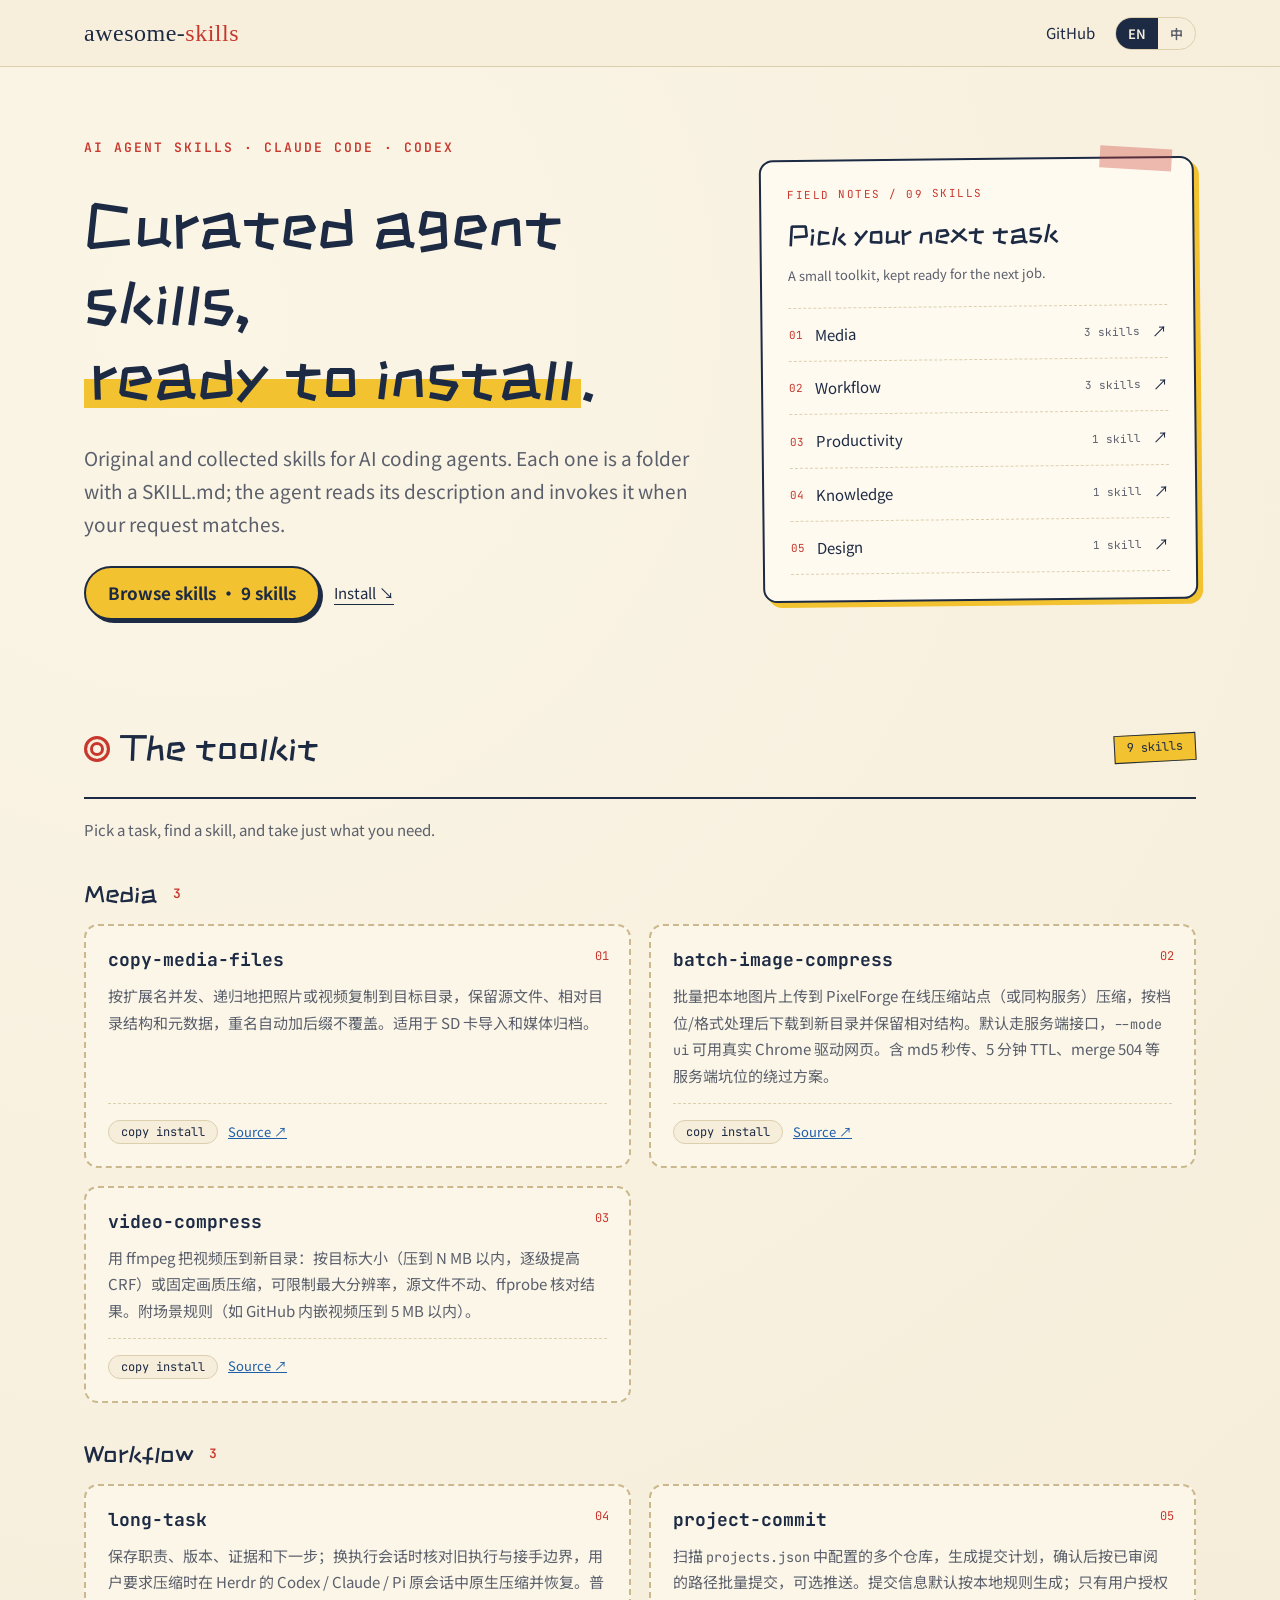
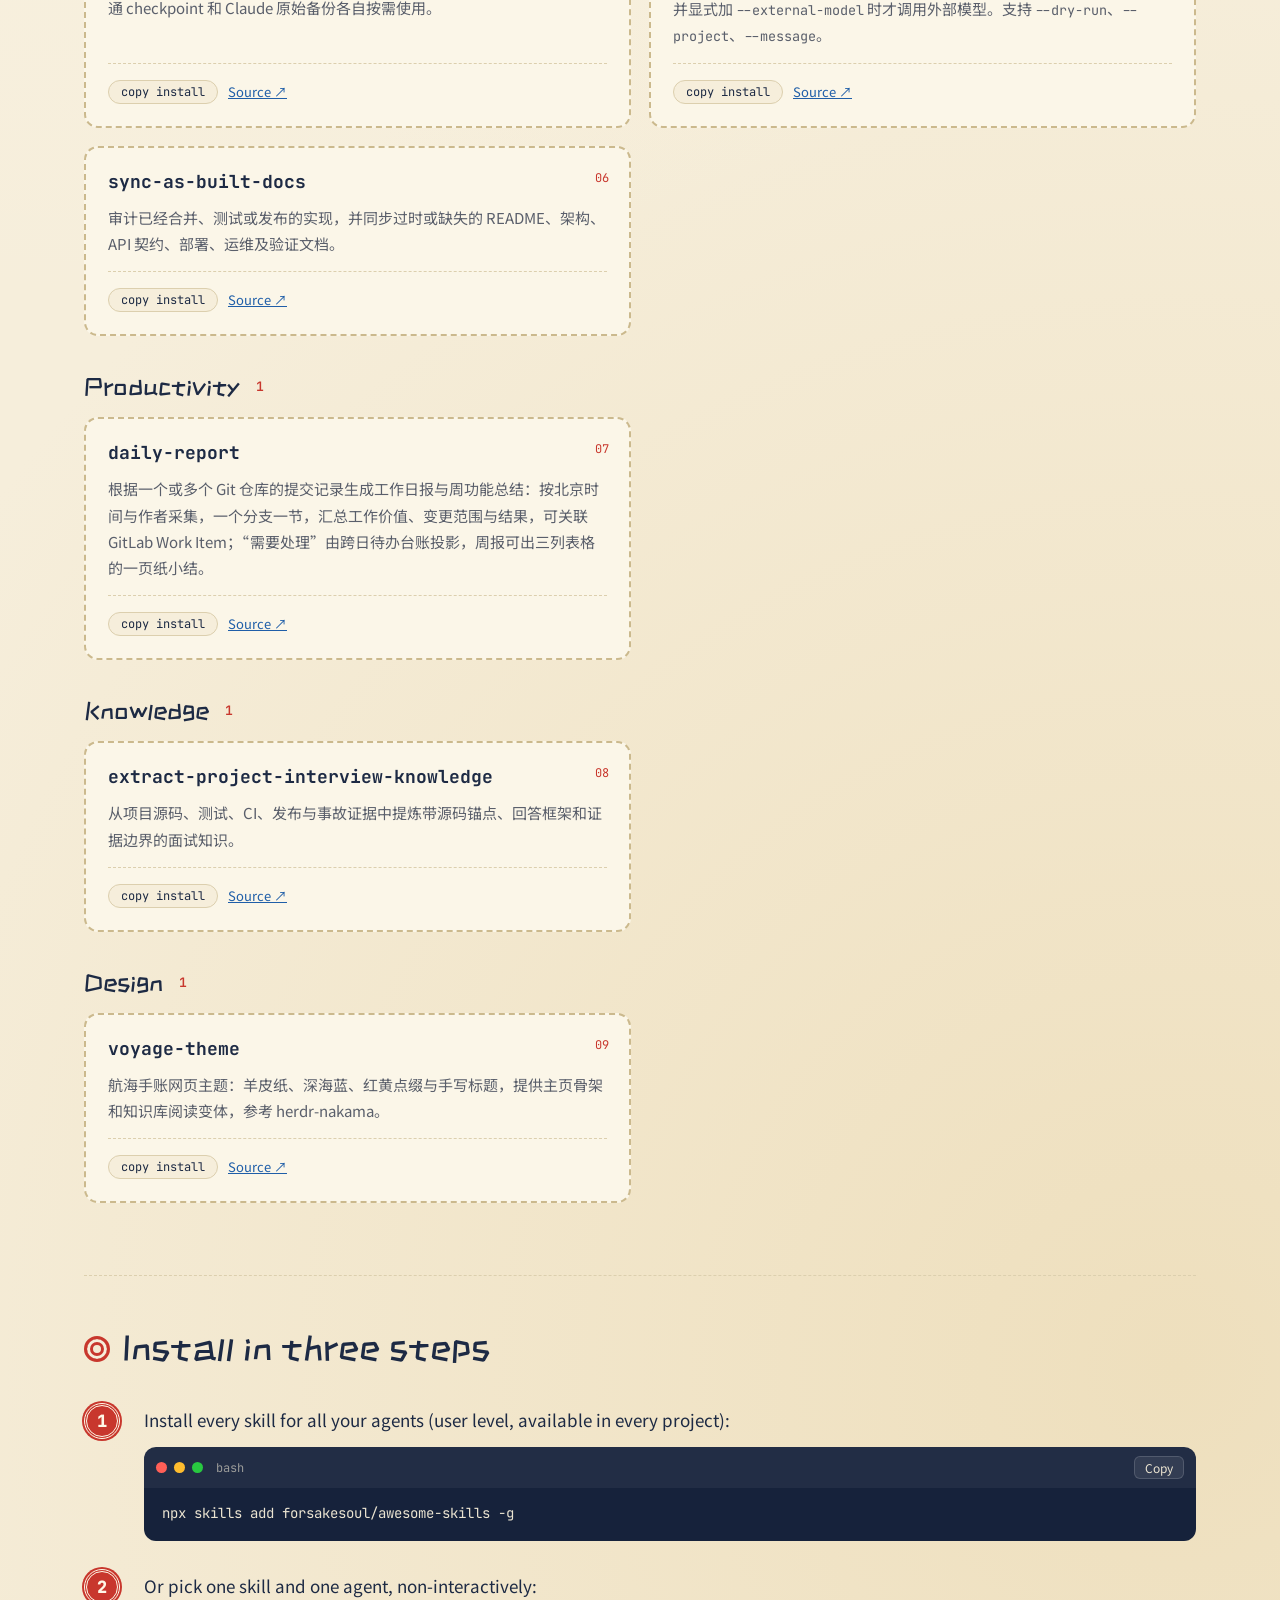
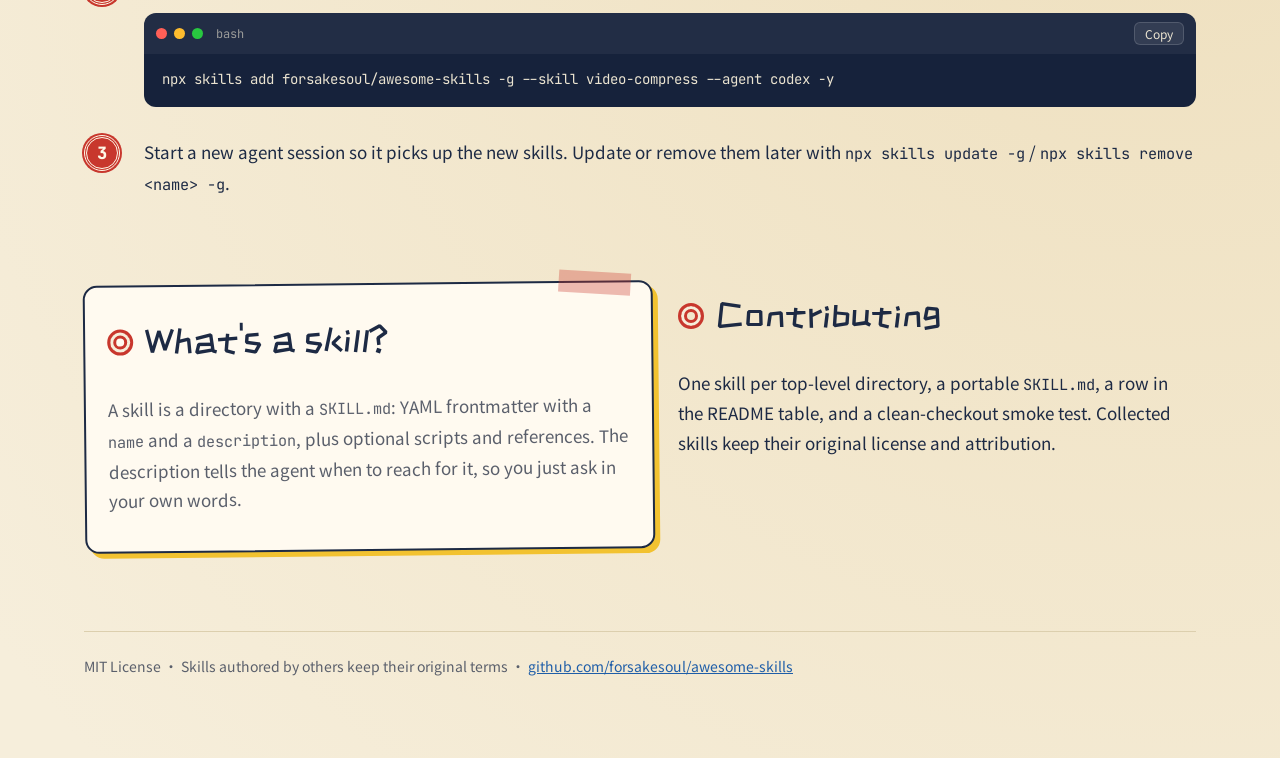
==== commit 4968ed0d: "feat(theme): 收录航海手账主题与阅读变体 保存主页骨架、基础样式和知识库阅读适配，补充亮暗模式与宽屏使用约定。 登记设计分类并重新生成 Skill 目录页面。  验证：35 项 unitt" ====
--- a/docs/index.html
+++ b/docs/index.html
@@ -137,18 +137,18 @@
     <p class="crumb">AI agent skills · Claude Code · Codex</p>
     <h1>Curated agent skills,<br><span class="hi">ready to install</span>.</h1>
     <p class="lead">Original and collected skills for AI coding agents. Each one is a folder with a SKILL.md; the agent reads its description and invokes it when your request matches.</p>
-    <div class="ctas"><a class="btn primary" href="#skills-en">Browse skills · 8 skills</a><a class="install-link" href="#install-en">Install ↘</a></div>
+    <div class="ctas"><a class="btn primary" href="#skills-en">Browse skills · 9 skills</a><a class="install-link" href="#install-en">Install ↘</a></div>
     </div>
     <aside class="card why route-sheet" aria-label="Browse by category">
-      <p class="sheet-label">FIELD NOTES / 08 SKILLS</p>
+      <p class="sheet-label">FIELD NOTES / 09 SKILLS</p>
       <h2>Pick your next task</h2><p class="route-note">A small toolkit, kept ready for the next job.</p>
-      <nav><a href="#cat-media-en"><span class="route-no">01</span><span>Media</span><small>3 skills</small><span aria-hidden="true">↗</span></a><a href="#cat-workflow-en"><span class="route-no">02</span><span>Workflow</span><small>3 skills</small><span aria-hidden="true">↗</span></a><a href="#cat-productivity-en"><span class="route-no">03</span><span>Productivity</span><small>1 skill</small><span aria-hidden="true">↗</span></a><a href="#cat-knowledge-en"><span class="route-no">04</span><span>Knowledge</span><small>1 skill</small><span aria-hidden="true">↗</span></a></nav>
+      <nav><a href="#cat-media-en"><span class="route-no">01</span><span>Media</span><small>3 skills</small><span aria-hidden="true">↗</span></a><a href="#cat-workflow-en"><span class="route-no">02</span><span>Workflow</span><small>3 skills</small><span aria-hidden="true">↗</span></a><a href="#cat-productivity-en"><span class="route-no">03</span><span>Productivity</span><small>1 skill</small><span aria-hidden="true">↗</span></a><a href="#cat-knowledge-en"><span class="route-no">04</span><span>Knowledge</span><small>1 skill</small><span aria-hidden="true">↗</span></a><a href="#cat-design-en"><span class="route-no">05</span><span>Design</span><small>1 skill</small><span aria-hidden="true">↗</span></a></nav>
     </aside>
   </div>
   <section id="skills-en" class="catalog">
-    <div class="section-heading"><h2>The toolkit</h2><span class="catalog-total">8 skills</span></div>
+    <div class="section-heading"><h2>The toolkit</h2><span class="catalog-total">9 skills</span></div>
     <p class="catalog-intro">Pick a task, find a skill, and take just what you need.</p>
-    <div class="cat" id="cat-media-en"><h3>Media<span class="count">3</span></h3><div class="cards"><article class="card skill-card"><span class="card-index">01</span><p class="name"><a href="https://github.com/forsakesoul/awesome-skills/tree/main/copy-media-files">copy-media-files</a></p><p class="desc">按扩展名并发、递归地把照片或视频复制到目标目录，保留源文件、相对目录结构和元数据，重名自动加后缀不覆盖。适用于 SD 卡导入和媒体归档。</p><div class="row"><button type="button" class="chip" data-copy="npx skills add forsakesoul/awesome-skills -g --skill copy-media-files">copy install</button><a class="src" href="https://github.com/forsakesoul/awesome-skills/tree/main/copy-media-files">Source ↗</a></div></article><article class="card skill-card"><span class="card-index">02</span><p class="name"><a href="https://github.com/forsakesoul/awesome-skills/tree/main/batch-image-compress">batch-image-compress</a></p><p class="desc">批量把本地图片上传到 PixelForge 在线压缩站点（或同构服务）压缩，按档位/格式处理后下载到新目录并保留相对结构。默认走服务端接口，<code>--mode ui</code> 可用真实 Chrome 驱动网页。含 md5 秒传、5 分钟 TTL、merge 504 等服务端坑位的绕过方案。</p><div class="row"><button type="button" class="chip" data-copy="npx skills add forsakesoul/awesome-skills -g --skill batch-image-compress">copy install</button><a class="src" href="https://github.com/forsakesoul/awesome-skills/tree/main/batch-image-compress">Source ↗</a></div></article><article class="card skill-card"><span class="card-index">03</span><p class="name"><a href="https://github.com/forsakesoul/awesome-skills/tree/main/video-compress">video-compress</a></p><p class="desc">用 ffmpeg 把视频压到新目录：按目标大小（压到 N MB 以内，逐级提高 CRF）或固定画质压缩，可限制最大分辨率，源文件不动、ffprobe 核对结果。附场景规则（如 GitHub 内嵌视频压到 5 MB 以内）。</p><div class="row"><button type="button" class="chip" data-copy="npx skills add forsakesoul/awesome-skills -g --skill video-compress">copy install</button><a class="src" href="https://github.com/forsakesoul/awesome-skills/tree/main/video-compress">Source ↗</a></div></article></div></div><div class="cat" id="cat-workflow-en"><h3>Workflow<span class="count">3</span></h3><div class="cards"><article class="card skill-card"><span class="card-index">04</span><p class="name"><a href="https://github.com/forsakesoul/awesome-skills/tree/main/long-task">long-task</a></p><p class="desc">保存职责、版本、证据和下一步；换执行会话时核对旧执行与接手边界，用户要求压缩时在 Herdr 的 Codex / Claude / Pi 原会话中原生压缩并恢复。普通 checkpoint 和 Claude 原始备份各自按需使用。</p><div class="row"><button type="button" class="chip" data-copy="npx skills add forsakesoul/awesome-skills -g --skill long-task">copy install</button><a class="src" href="https://github.com/forsakesoul/awesome-skills/tree/main/long-task">Source ↗</a></div></article><article class="card skill-card"><span class="card-index">05</span><p class="name"><a href="https://github.com/forsakesoul/awesome-skills/tree/main/project-commit">project-commit</a></p><p class="desc">扫描 <code>projects.json</code> 中配置的多个仓库，生成提交计划，确认后按已审阅的路径批量提交，可选推送。提交信息默认按本地规则生成；只有用户授权并显式加 <code>--external-model</code> 时才调用外部模型。支持 <code>--dry-run</code>、<code>--project</code>、<code>--message</code>。</p><div class="row"><button type="button" class="chip" data-copy="npx skills add forsakesoul/awesome-skills -g --skill project-commit">copy install</button><a class="src" href="https://github.com/forsakesoul/awesome-skills/tree/main/project-commit">Source ↗</a></div></article><article class="card skill-card"><span class="card-index">06</span><p class="name"><a href="https://github.com/forsakesoul/awesome-skills/tree/main/sync-as-built-docs">sync-as-built-docs</a></p><p class="desc">审计已经合并、测试或发布的实现，并同步过时或缺失的 README、架构、API 契约、部署、运维及验证文档。</p><div class="row"><button type="button" class="chip" data-copy="npx skills add forsakesoul/awesome-skills -g --skill sync-as-built-docs">copy install</button><a class="src" href="https://github.com/forsakesoul/awesome-skills/tree/main/sync-as-built-docs">Source ↗</a></div></article></div></div><div class="cat" id="cat-productivity-en"><h3>Productivity<span class="count">1</span></h3><div class="cards"><article class="card skill-card"><span class="card-index">07</span><p class="name"><a href="https://github.com/forsakesoul/awesome-skills/tree/main/daily-report">daily-report</a></p><p class="desc">根据一个或多个 Git 仓库的提交记录生成工作日报与周功能总结：按北京时间与作者采集，一个分支一节，汇总工作价值、变更范围与结果，可关联 GitLab Work Item；“需要处理”由跨日待办台账投影，周报可出三列表格的一页纸小结。</p><div class="row"><button type="button" class="chip" data-copy="npx skills add forsakesoul/awesome-skills -g --skill daily-report">copy install</button><a class="src" href="https://github.com/forsakesoul/awesome-skills/tree/main/daily-report">Source ↗</a></div></article></div></div><div class="cat" id="cat-knowledge-en"><h3>Knowledge<span class="count">1</span></h3><div class="cards"><article class="card skill-card"><span class="card-index">08</span><p class="name"><a href="https://github.com/forsakesoul/awesome-skills/tree/main/extract-project-interview-knowledge">extract-project-interview-knowledge</a></p><p class="desc">从项目源码、测试、CI、发布与事故证据中提炼带源码锚点、回答框架和证据边界的面试知识。</p><div class="row"><button type="button" class="chip" data-copy="npx skills add forsakesoul/awesome-skills -g --skill extract-project-interview-knowledge">copy install</button><a class="src" href="https://github.com/forsakesoul/awesome-skills/tree/main/extract-project-interview-knowledge">Source ↗</a></div></article></div></div>
+    <div class="cat" id="cat-media-en"><h3>Media<span class="count">3</span></h3><div class="cards"><article class="card skill-card"><span class="card-index">01</span><p class="name"><a href="https://github.com/forsakesoul/awesome-skills/tree/main/copy-media-files">copy-media-files</a></p><p class="desc">按扩展名并发、递归地把照片或视频复制到目标目录，保留源文件、相对目录结构和元数据，重名自动加后缀不覆盖。适用于 SD 卡导入和媒体归档。</p><div class="row"><button type="button" class="chip" data-copy="npx skills add forsakesoul/awesome-skills -g --skill copy-media-files">copy install</button><a class="src" href="https://github.com/forsakesoul/awesome-skills/tree/main/copy-media-files">Source ↗</a></div></article><article class="card skill-card"><span class="card-index">02</span><p class="name"><a href="https://github.com/forsakesoul/awesome-skills/tree/main/batch-image-compress">batch-image-compress</a></p><p class="desc">批量把本地图片上传到 PixelForge 在线压缩站点（或同构服务）压缩，按档位/格式处理后下载到新目录并保留相对结构。默认走服务端接口，<code>--mode ui</code> 可用真实 Chrome 驱动网页。含 md5 秒传、5 分钟 TTL、merge 504 等服务端坑位的绕过方案。</p><div class="row"><button type="button" class="chip" data-copy="npx skills add forsakesoul/awesome-skills -g --skill batch-image-compress">copy install</button><a class="src" href="https://github.com/forsakesoul/awesome-skills/tree/main/batch-image-compress">Source ↗</a></div></article><article class="card skill-card"><span class="card-index">03</span><p class="name"><a href="https://github.com/forsakesoul/awesome-skills/tree/main/video-compress">video-compress</a></p><p class="desc">用 ffmpeg 把视频压到新目录：按目标大小（压到 N MB 以内，逐级提高 CRF）或固定画质压缩，可限制最大分辨率，源文件不动、ffprobe 核对结果。附场景规则（如 GitHub 内嵌视频压到 5 MB 以内）。</p><div class="row"><button type="button" class="chip" data-copy="npx skills add forsakesoul/awesome-skills -g --skill video-compress">copy install</button><a class="src" href="https://github.com/forsakesoul/awesome-skills/tree/main/video-compress">Source ↗</a></div></article></div></div><div class="cat" id="cat-workflow-en"><h3>Workflow<span class="count">3</span></h3><div class="cards"><article class="card skill-card"><span class="card-index">04</span><p class="name"><a href="https://github.com/forsakesoul/awesome-skills/tree/main/long-task">long-task</a></p><p class="desc">保存职责、版本、证据和下一步；换执行会话时核对旧执行与接手边界，用户要求压缩时在 Herdr 的 Codex / Claude / Pi 原会话中原生压缩并恢复。普通 checkpoint 和 Claude 原始备份各自按需使用。</p><div class="row"><button type="button" class="chip" data-copy="npx skills add forsakesoul/awesome-skills -g --skill long-task">copy install</button><a class="src" href="https://github.com/forsakesoul/awesome-skills/tree/main/long-task">Source ↗</a></div></article><article class="card skill-card"><span class="card-index">05</span><p class="name"><a href="https://github.com/forsakesoul/awesome-skills/tree/main/project-commit">project-commit</a></p><p class="desc">扫描 <code>projects.json</code> 中配置的多个仓库，生成提交计划，确认后按已审阅的路径批量提交，可选推送。提交信息默认按本地规则生成；只有用户授权并显式加 <code>--external-model</code> 时才调用外部模型。支持 <code>--dry-run</code>、<code>--project</code>、<code>--message</code>。</p><div class="row"><button type="button" class="chip" data-copy="npx skills add forsakesoul/awesome-skills -g --skill project-commit">copy install</button><a class="src" href="https://github.com/forsakesoul/awesome-skills/tree/main/project-commit">Source ↗</a></div></article><article class="card skill-card"><span class="card-index">06</span><p class="name"><a href="https://github.com/forsakesoul/awesome-skills/tree/main/sync-as-built-docs">sync-as-built-docs</a></p><p class="desc">审计已经合并、测试或发布的实现，并同步过时或缺失的 README、架构、API 契约、部署、运维及验证文档。</p><div class="row"><button type="button" class="chip" data-copy="npx skills add forsakesoul/awesome-skills -g --skill sync-as-built-docs">copy install</button><a class="src" href="https://github.com/forsakesoul/awesome-skills/tree/main/sync-as-built-docs">Source ↗</a></div></article></div></div><div class="cat" id="cat-productivity-en"><h3>Productivity<span class="count">1</span></h3><div class="cards"><article class="card skill-card"><span class="card-index">07</span><p class="name"><a href="https://github.com/forsakesoul/awesome-skills/tree/main/daily-report">daily-report</a></p><p class="desc">根据一个或多个 Git 仓库的提交记录生成工作日报与周功能总结：按北京时间与作者采集，一个分支一节，汇总工作价值、变更范围与结果，可关联 GitLab Work Item；“需要处理”由跨日待办台账投影，周报可出三列表格的一页纸小结。</p><div class="row"><button type="button" class="chip" data-copy="npx skills add forsakesoul/awesome-skills -g --skill daily-report">copy install</button><a class="src" href="https://github.com/forsakesoul/awesome-skills/tree/main/daily-report">Source ↗</a></div></article></div></div><div class="cat" id="cat-knowledge-en"><h3>Knowledge<span class="count">1</span></h3><div class="cards"><article class="card skill-card"><span class="card-index">08</span><p class="name"><a href="https://github.com/forsakesoul/awesome-skills/tree/main/extract-project-interview-knowledge">extract-project-interview-knowledge</a></p><p class="desc">从项目源码、测试、CI、发布与事故证据中提炼带源码锚点、回答框架和证据边界的面试知识。</p><div class="row"><button type="button" class="chip" data-copy="npx skills add forsakesoul/awesome-skills -g --skill extract-project-interview-knowledge">copy install</button><a class="src" href="https://github.com/forsakesoul/awesome-skills/tree/main/extract-project-interview-knowledge">Source ↗</a></div></article></div></div><div class="cat" id="cat-design-en"><h3>Design<span class="count">1</span></h3><div class="cards"><article class="card skill-card"><span class="card-index">09</span><p class="name"><a href="https://github.com/forsakesoul/awesome-skills/tree/main/voyage-theme">voyage-theme</a></p><p class="desc">航海手账网页主题：羊皮纸、深海蓝、红黄点缀与手写标题，提供主页骨架和知识库阅读变体，参考 herdr-nakama。</p><div class="row"><button type="button" class="chip" data-copy="npx skills add forsakesoul/awesome-skills -g --skill voyage-theme">copy install</button><a class="src" href="https://github.com/forsakesoul/awesome-skills/tree/main/voyage-theme">Source ↗</a></div></article></div></div>
   </section>
   <section id="install-en" class="installation">
     <h2>Install in three steps</h2>
@@ -170,18 +170,18 @@
     <p class="crumb">AI agent skills · Claude Code · Codex</p>
     <h1>精选的 agent skill，<br><span class="hi">装上就能用</span>。</h1>
     <p class="lead">自制与社区收录的 AI 编码 agent skill。每个 skill 是一个带 SKILL.md 的目录，agent 读它的描述，在你的需求匹配时自动调用。</p>
-    <div class="ctas"><a class="btn primary" href="#skills-zh">浏览 skill · 8 个 skill</a><a class="install-link" href="#install-zh">安装 ↘</a></div>
+    <div class="ctas"><a class="btn primary" href="#skills-zh">浏览 skill · 9 个 skill</a><a class="install-link" href="#install-zh">安装 ↘</a></div>
     </div>
     <aside class="card why route-sheet" aria-label="按分类浏览">
-      <p class="sheet-label">FIELD NOTES / 08 SKILLS</p>
+      <p class="sheet-label">FIELD NOTES / 09 SKILLS</p>
       <h2>下一站，做点什么？</h2><p class="route-note">把趁手的工具，收进同一本航海手账。</p>
-      <nav><a href="#cat-media-zh"><span class="route-no">01</span><span>媒体</span><small>3 个 skill</small><span aria-hidden="true">↗</span></a><a href="#cat-workflow-zh"><span class="route-no">02</span><span>工作流</span><small>3 个 skill</small><span aria-hidden="true">↗</span></a><a href="#cat-productivity-zh"><span class="route-no">03</span><span>效率</span><small>1 个 skill</small><span aria-hidden="true">↗</span></a><a href="#cat-knowledge-zh"><span class="route-no">04</span><span>知识</span><small>1 个 skill</small><span aria-hidden="true">↗</span></a></nav>
+      <nav><a href="#cat-media-zh"><span class="route-no">01</span><span>媒体</span><small>3 个 skill</small><span aria-hidden="true">↗</span></a><a href="#cat-workflow-zh"><span class="route-no">02</span><span>工作流</span><small>3 个 skill</small><span aria-hidden="true">↗</span></a><a href="#cat-productivity-zh"><span class="route-no">03</span><span>效率</span><small>1 个 skill</small><span aria-hidden="true">↗</span></a><a href="#cat-knowledge-zh"><span class="route-no">04</span><span>知识</span><small>1 个 skill</small><span aria-hidden="true">↗</span></a><a href="#cat-design-zh"><span class="route-no">05</span><span>设计</span><small>1 个 skill</small><span aria-hidden="true">↗</span></a></nav>
     </aside>
   </div>
   <section id="skills-zh" class="catalog">
-    <div class="section-heading"><h2>随船工具箱</h2><span class="catalog-total">8 个 skill</span></div>
+    <div class="section-heading"><h2>随船工具箱</h2><span class="catalog-total">9 个 skill</span></div>
     <p class="catalog-intro">从手头的事出发，找到需要的 skill，再单独带走。</p>
-    <div class="cat" id="cat-media-zh"><h3>媒体<span class="count">3</span></h3><div class="cards"><article class="card skill-card"><span class="card-index">01</span><p class="name"><a href="https://github.com/forsakesoul/awesome-skills/tree/main/copy-media-files">copy-media-files</a></p><p class="desc">按扩展名并发、递归地把照片或视频复制到目标目录，保留源文件、相对目录结构和元数据，重名自动加后缀不覆盖。适用于 SD 卡导入和媒体归档。</p><div class="row"><button type="button" class="chip" data-copy="npx skills add forsakesoul/awesome-skills -g --skill copy-media-files">复制安装命令</button><a class="src" href="https://github.com/forsakesoul/awesome-skills/tree/main/copy-media-files">源码 ↗</a></div></article><article class="card skill-card"><span class="card-index">02</span><p class="name"><a href="https://github.com/forsakesoul/awesome-skills/tree/main/batch-image-compress">batch-image-compress</a></p><p class="desc">批量把本地图片上传到 PixelForge 在线压缩站点（或同构服务）压缩，按档位/格式处理后下载到新目录并保留相对结构。默认走服务端接口，<code>--mode ui</code> 可用真实 Chrome 驱动网页。含 md5 秒传、5 分钟 TTL、merge 504 等服务端坑位的绕过方案。</p><div class="row"><button type="button" class="chip" data-copy="npx skills add forsakesoul/awesome-skills -g --skill batch-image-compress">复制安装命令</button><a class="src" href="https://github.com/forsakesoul/awesome-skills/tree/main/batch-image-compress">源码 ↗</a></div></article><article class="card skill-card"><span class="card-index">03</span><p class="name"><a href="https://github.com/forsakesoul/awesome-skills/tree/main/video-compress">video-compress</a></p><p class="desc">用 ffmpeg 把视频压到新目录：按目标大小（压到 N MB 以内，逐级提高 CRF）或固定画质压缩，可限制最大分辨率，源文件不动、ffprobe 核对结果。附场景规则（如 GitHub 内嵌视频压到 5 MB 以内）。</p><div class="row"><button type="button" class="chip" data-copy="npx skills add forsakesoul/awesome-skills -g --skill video-compress">复制安装命令</button><a class="src" href="https://github.com/forsakesoul/awesome-skills/tree/main/video-compress">源码 ↗</a></div></article></div></div><div class="cat" id="cat-workflow-zh"><h3>工作流<span class="count">3</span></h3><div class="cards"><article class="card skill-card"><span class="card-index">04</span><p class="name"><a href="https://github.com/forsakesoul/awesome-skills/tree/main/long-task">long-task</a></p><p class="desc">保存职责、版本、证据和下一步；换执行会话时核对旧执行与接手边界，用户要求压缩时在 Herdr 的 Codex / Claude / Pi 原会话中原生压缩并恢复。普通 checkpoint 和 Claude 原始备份各自按需使用。</p><div class="row"><button type="button" class="chip" data-copy="npx skills add forsakesoul/awesome-skills -g --skill long-task">复制安装命令</button><a class="src" href="https://github.com/forsakesoul/awesome-skills/tree/main/long-task">源码 ↗</a></div></article><article class="card skill-card"><span class="card-index">05</span><p class="name"><a href="https://github.com/forsakesoul/awesome-skills/tree/main/project-commit">project-commit</a></p><p class="desc">扫描 <code>projects.json</code> 中配置的多个仓库，生成提交计划，确认后按已审阅的路径批量提交，可选推送。提交信息默认按本地规则生成；只有用户授权并显式加 <code>--external-model</code> 时才调用外部模型。支持 <code>--dry-run</code>、<code>--project</code>、<code>--message</code>。</p><div class="row"><button type="button" class="chip" data-copy="npx skills add forsakesoul/awesome-skills -g --skill project-commit">复制安装命令</button><a class="src" href="https://github.com/forsakesoul/awesome-skills/tree/main/project-commit">源码 ↗</a></div></article><article class="card skill-card"><span class="card-index">06</span><p class="name"><a href="https://github.com/forsakesoul/awesome-skills/tree/main/sync-as-built-docs">sync-as-built-docs</a></p><p class="desc">审计已经合并、测试或发布的实现，并同步过时或缺失的 README、架构、API 契约、部署、运维及验证文档。</p><div class="row"><button type="button" class="chip" data-copy="npx skills add forsakesoul/awesome-skills -g --skill sync-as-built-docs">复制安装命令</button><a class="src" href="https://github.com/forsakesoul/awesome-skills/tree/main/sync-as-built-docs">源码 ↗</a></div></article></div></div><div class="cat" id="cat-productivity-zh"><h3>效率<span class="count">1</span></h3><div class="cards"><article class="card skill-card"><span class="card-index">07</span><p class="name"><a href="https://github.com/forsakesoul/awesome-skills/tree/main/daily-report">daily-report</a></p><p class="desc">根据一个或多个 Git 仓库的提交记录生成工作日报与周功能总结：按北京时间与作者采集，一个分支一节，汇总工作价值、变更范围与结果，可关联 GitLab Work Item；“需要处理”由跨日待办台账投影，周报可出三列表格的一页纸小结。</p><div class="row"><button type="button" class="chip" data-copy="npx skills add forsakesoul/awesome-skills -g --skill daily-report">复制安装命令</button><a class="src" href="https://github.com/forsakesoul/awesome-skills/tree/main/daily-report">源码 ↗</a></div></article></div></div><div class="cat" id="cat-knowledge-zh"><h3>知识<span class="count">1</span></h3><div class="cards"><article class="card skill-card"><span class="card-index">08</span><p class="name"><a href="https://github.com/forsakesoul/awesome-skills/tree/main/extract-project-interview-knowledge">extract-project-interview-knowledge</a></p><p class="desc">从项目源码、测试、CI、发布与事故证据中提炼带源码锚点、回答框架和证据边界的面试知识。</p><div class="row"><button type="button" class="chip" data-copy="npx skills add forsakesoul/awesome-skills -g --skill extract-project-interview-knowledge">复制安装命令</button><a class="src" href="https://github.com/forsakesoul/awesome-skills/tree/main/extract-project-interview-knowledge">源码 ↗</a></div></article></div></div>
+    <div class="cat" id="cat-media-zh"><h3>媒体<span class="count">3</span></h3><div class="cards"><article class="card skill-card"><span class="card-index">01</span><p class="name"><a href="https://github.com/forsakesoul/awesome-skills/tree/main/copy-media-files">copy-media-files</a></p><p class="desc">按扩展名并发、递归地把照片或视频复制到目标目录，保留源文件、相对目录结构和元数据，重名自动加后缀不覆盖。适用于 SD 卡导入和媒体归档。</p><div class="row"><button type="button" class="chip" data-copy="npx skills add forsakesoul/awesome-skills -g --skill copy-media-files">复制安装命令</button><a class="src" href="https://github.com/forsakesoul/awesome-skills/tree/main/copy-media-files">源码 ↗</a></div></article><article class="card skill-card"><span class="card-index">02</span><p class="name"><a href="https://github.com/forsakesoul/awesome-skills/tree/main/batch-image-compress">batch-image-compress</a></p><p class="desc">批量把本地图片上传到 PixelForge 在线压缩站点（或同构服务）压缩，按档位/格式处理后下载到新目录并保留相对结构。默认走服务端接口，<code>--mode ui</code> 可用真实 Chrome 驱动网页。含 md5 秒传、5 分钟 TTL、merge 504 等服务端坑位的绕过方案。</p><div class="row"><button type="button" class="chip" data-copy="npx skills add forsakesoul/awesome-skills -g --skill batch-image-compress">复制安装命令</button><a class="src" href="https://github.com/forsakesoul/awesome-skills/tree/main/batch-image-compress">源码 ↗</a></div></article><article class="card skill-card"><span class="card-index">03</span><p class="name"><a href="https://github.com/forsakesoul/awesome-skills/tree/main/video-compress">video-compress</a></p><p class="desc">用 ffmpeg 把视频压到新目录：按目标大小（压到 N MB 以内，逐级提高 CRF）或固定画质压缩，可限制最大分辨率，源文件不动、ffprobe 核对结果。附场景规则（如 GitHub 内嵌视频压到 5 MB 以内）。</p><div class="row"><button type="button" class="chip" data-copy="npx skills add forsakesoul/awesome-skills -g --skill video-compress">复制安装命令</button><a class="src" href="https://github.com/forsakesoul/awesome-skills/tree/main/video-compress">源码 ↗</a></div></article></div></div><div class="cat" id="cat-workflow-zh"><h3>工作流<span class="count">3</span></h3><div class="cards"><article class="card skill-card"><span class="card-index">04</span><p class="name"><a href="https://github.com/forsakesoul/awesome-skills/tree/main/long-task">long-task</a></p><p class="desc">保存职责、版本、证据和下一步；换执行会话时核对旧执行与接手边界，用户要求压缩时在 Herdr 的 Codex / Claude / Pi 原会话中原生压缩并恢复。普通 checkpoint 和 Claude 原始备份各自按需使用。</p><div class="row"><button type="button" class="chip" data-copy="npx skills add forsakesoul/awesome-skills -g --skill long-task">复制安装命令</button><a class="src" href="https://github.com/forsakesoul/awesome-skills/tree/main/long-task">源码 ↗</a></div></article><article class="card skill-card"><span class="card-index">05</span><p class="name"><a href="https://github.com/forsakesoul/awesome-skills/tree/main/project-commit">project-commit</a></p><p class="desc">扫描 <code>projects.json</code> 中配置的多个仓库，生成提交计划，确认后按已审阅的路径批量提交，可选推送。提交信息默认按本地规则生成；只有用户授权并显式加 <code>--external-model</code> 时才调用外部模型。支持 <code>--dry-run</code>、<code>--project</code>、<code>--message</code>。</p><div class="row"><button type="button" class="chip" data-copy="npx skills add forsakesoul/awesome-skills -g --skill project-commit">复制安装命令</button><a class="src" href="https://github.com/forsakesoul/awesome-skills/tree/main/project-commit">源码 ↗</a></div></article><article class="card skill-card"><span class="card-index">06</span><p class="name"><a href="https://github.com/forsakesoul/awesome-skills/tree/main/sync-as-built-docs">sync-as-built-docs</a></p><p class="desc">审计已经合并、测试或发布的实现，并同步过时或缺失的 README、架构、API 契约、部署、运维及验证文档。</p><div class="row"><button type="button" class="chip" data-copy="npx skills add forsakesoul/awesome-skills -g --skill sync-as-built-docs">复制安装命令</button><a class="src" href="https://github.com/forsakesoul/awesome-skills/tree/main/sync-as-built-docs">源码 ↗</a></div></article></div></div><div class="cat" id="cat-productivity-zh"><h3>效率<span class="count">1</span></h3><div class="cards"><article class="card skill-card"><span class="card-index">07</span><p class="name"><a href="https://github.com/forsakesoul/awesome-skills/tree/main/daily-report">daily-report</a></p><p class="desc">根据一个或多个 Git 仓库的提交记录生成工作日报与周功能总结：按北京时间与作者采集，一个分支一节，汇总工作价值、变更范围与结果，可关联 GitLab Work Item；“需要处理”由跨日待办台账投影，周报可出三列表格的一页纸小结。</p><div class="row"><button type="button" class="chip" data-copy="npx skills add forsakesoul/awesome-skills -g --skill daily-report">复制安装命令</button><a class="src" href="https://github.com/forsakesoul/awesome-skills/tree/main/daily-report">源码 ↗</a></div></article></div></div><div class="cat" id="cat-knowledge-zh"><h3>知识<span class="count">1</span></h3><div class="cards"><article class="card skill-card"><span class="card-index">08</span><p class="name"><a href="https://github.com/forsakesoul/awesome-skills/tree/main/extract-project-interview-knowledge">extract-project-interview-knowledge</a></p><p class="desc">从项目源码、测试、CI、发布与事故证据中提炼带源码锚点、回答框架和证据边界的面试知识。</p><div class="row"><button type="button" class="chip" data-copy="npx skills add forsakesoul/awesome-skills -g --skill extract-project-interview-knowledge">复制安装命令</button><a class="src" href="https://github.com/forsakesoul/awesome-skills/tree/main/extract-project-interview-knowledge">源码 ↗</a></div></article></div></div><div class="cat" id="cat-design-zh"><h3>设计<span class="count">1</span></h3><div class="cards"><article class="card skill-card"><span class="card-index">09</span><p class="name"><a href="https://github.com/forsakesoul/awesome-skills/tree/main/voyage-theme">voyage-theme</a></p><p class="desc">航海手账网页主题：羊皮纸、深海蓝、红黄点缀与手写标题，提供主页骨架和知识库阅读变体，参考 herdr-nakama。</p><div class="row"><button type="button" class="chip" data-copy="npx skills add forsakesoul/awesome-skills -g --skill voyage-theme">复制安装命令</button><a class="src" href="https://github.com/forsakesoul/awesome-skills/tree/main/voyage-theme">源码 ↗</a></div></article></div></div>
   </section>
   <section id="install-zh" class="installation">
     <h2>三步装好</h2>
